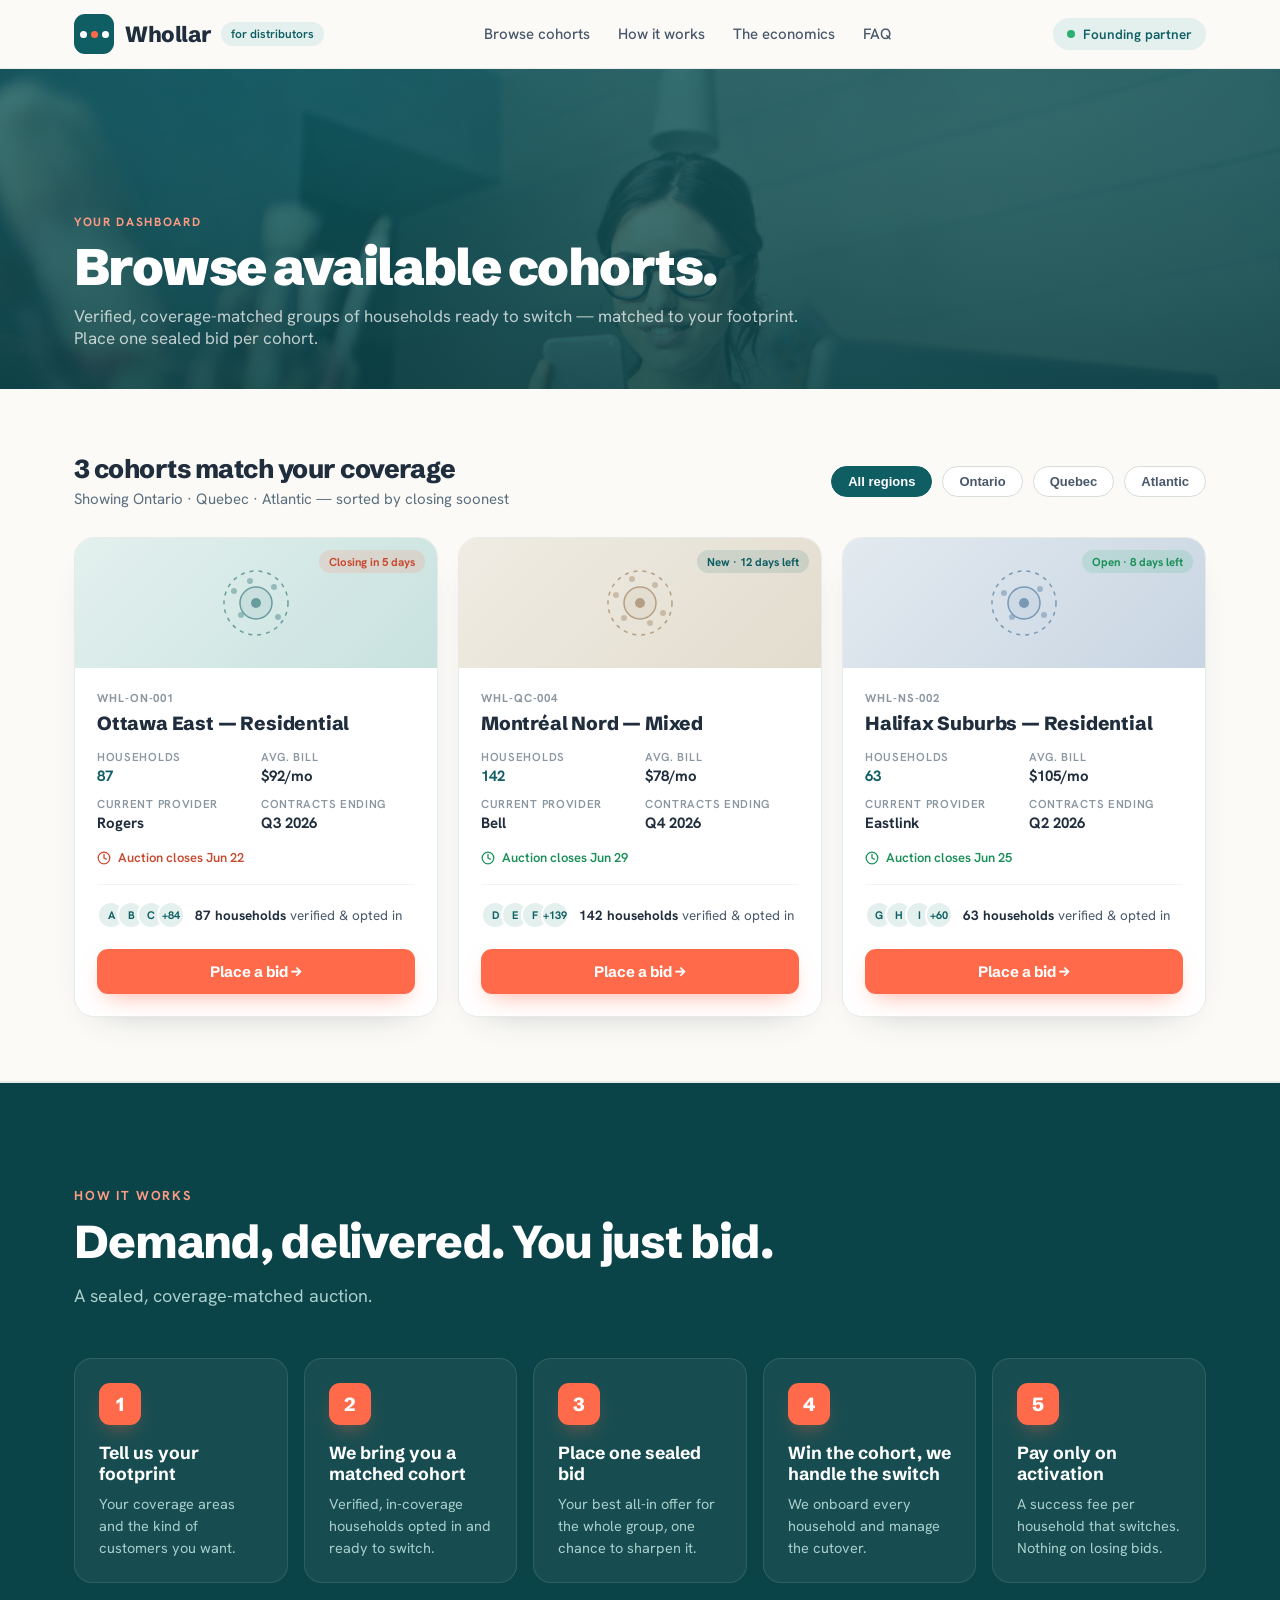
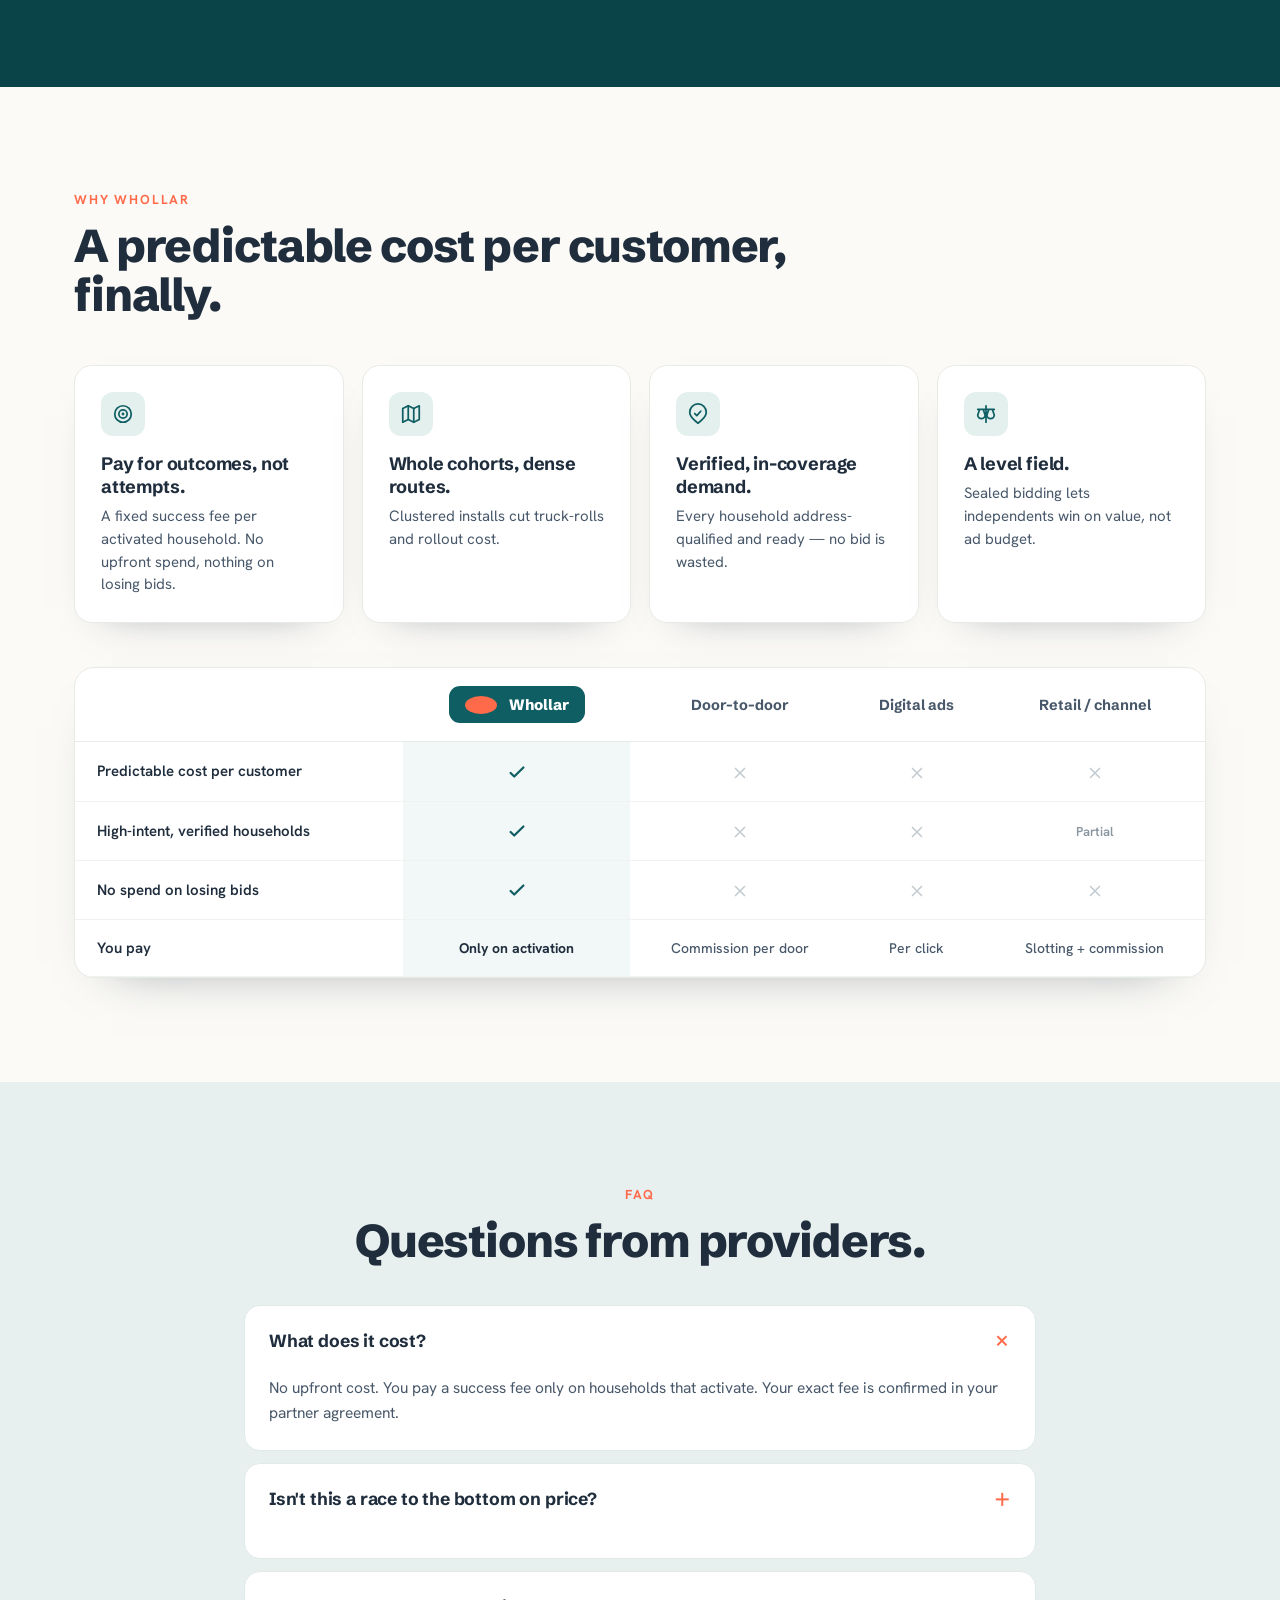
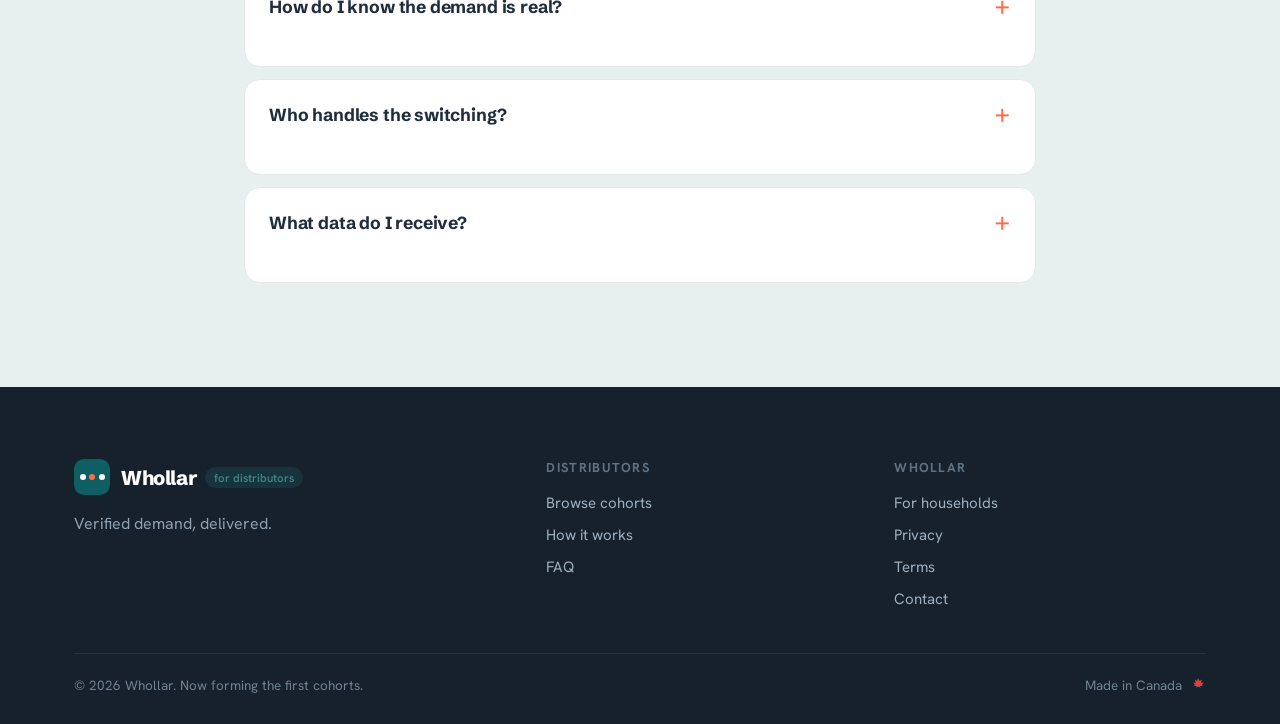
==== dashboard.html @ 1a601fc6 "Initial commit — Whollar for distributors Full static site: landing page, multi-step registration wi" ====
<!DOCTYPE html>
<html lang="en">
<head>
  <meta charset="utf-8">
  <meta name="viewport" content="width=device-width, initial-scale=1">
  <title>Browse cohorts — Whollar for distributors</title>
  <link rel="preconnect" href="https://fonts.googleapis.com">
  <link rel="preconnect" href="https://fonts.gstatic.com" crossorigin>
  <link href="https://fonts.googleapis.com/css2?family=Schibsted+Grotesk:wght@500;600;700;800;900&family=Hanken+Grotesk:wght@400;500;600;700&display=swap" rel="stylesheet">
  <style>
    *, *::before, *::after { box-sizing: border-box; }
    html { scroll-behavior: smooth; }
    body { margin: 0; font-family: 'Hanken Grotesk', system-ui, sans-serif; color: #1f2d3d; background: #fbfaf7; -webkit-font-smoothing: antialiased; overflow-x: hidden; }
    ::selection { background: #ff6b4a; color: #fff; }

    /* ── Utility ───────────────────────────── */
    .wrap { max-width: 1180px; margin: 0 auto; padding-left: 24px; padding-right: 24px; }
    .wrap--narrow { max-width: 840px; }

    /* ── Header ────────────────────────────── */
    .site-header {
      position: sticky; top: 0; z-index: 50;
      backdrop-filter: saturate(140%) blur(12px); -webkit-backdrop-filter: saturate(140%) blur(12px);
      background: rgba(251,250,247,0.88);
      border-bottom: 1px solid rgba(31,45,61,0.07);
    }
    .header-inner {
      padding: 14px 24px; max-width: 1180px; margin: 0 auto;
      display: flex; align-items: center; justify-content: space-between; gap: 16px;
    }
    .brand { display: flex; align-items: center; gap: 11px; text-decoration: none; color: inherit; }
    .brand-mark { width: 40px; height: 40px; border-radius: 11px; background: #0f5e63; display: flex; align-items: center; justify-content: center; gap: 4px; }
    .dot { width: 7px; height: 7px; border-radius: 50%; display: block; }
    .dot--w { background: #fff; }
    .dot--c { background: #ff6b4a; }
    .brand-word { font-family: 'Schibsted Grotesk',sans-serif; font-weight: 800; font-size: 22px; letter-spacing: -0.02em; color: #1f2d3d; }
    .brand-pill { font-size: 12px; font-weight: 600; color: #0f5e63; background: #e3f0ee; padding: 4px 10px; border-radius: 999px; white-space: nowrap; }
    .nav { display: flex; align-items: center; gap: 28px; }
    .nav a { text-decoration: none; color: #48586a; font-weight: 500; font-size: 15px; transition: color .15s; }
    .nav a:hover { color: #1f2d3d; }
    .header-right { display: flex; align-items: center; gap: 14px; }
    .partner-badge { display: flex; align-items: center; gap: 8px; font-size: 13.5px; font-weight: 600; color: #0f5e63; background: #e3f0ee; padding: 7px 14px; border-radius: 999px; }
    .partner-badge span { width: 8px; height: 8px; border-radius: 50%; background: #28b070; }

    /* ── Hero (browse cohorts) ─────────────── */
    .cohort-hero { position: relative; overflow: hidden; }
    .cohort-hero-img { height: 320px; position: relative; }
    .cohort-hero-img img { width: 100%; height: 100%; object-fit: cover; object-position: center 25%; display: block; }
    .cohort-hero-img::after {
      content: ''; position: absolute; inset: 0;
      background: linear-gradient(to bottom, rgba(15,94,99,0.72) 0%, rgba(11,68,72,0.88) 100%);
    }
    .cohort-hero-content {
      position: absolute; inset: 0; z-index: 2;
      display: flex; flex-direction: column; justify-content: flex-end;
      padding: clamp(24px,4vw,40px) 24px;
      max-width: 1180px; margin: 0 auto; left: 0; right: 0;
    }
    .cohort-eyebrow { font-size: 12px; font-weight: 700; text-transform: uppercase; letter-spacing: 0.14em; color: #ff9a84; margin: 0 0 10px; }
    .cohort-hero-title { font-family: 'Schibsted Grotesk',sans-serif; font-weight: 900; font-size: clamp(32px,4vw,52px); letter-spacing: -0.03em; color: #fff; margin: 0 0 12px; line-height: 1.04; }
    .cohort-hero-sub { font-size: 17px; color: rgba(255,255,255,0.72); margin: 0; max-width: 44em; }

    /* ── Cohort cards section ──────────────── */
    .cohort-section { padding: clamp(40px,6vw,64px) 0; background: #fbfaf7; }
    .cohort-header { display: flex; align-items: center; justify-content: space-between; gap: 20px; margin-bottom: 28px; }
    .cohort-header-left h2 { font-family: 'Schibsted Grotesk',sans-serif; font-weight: 800; font-size: 26px; letter-spacing: -0.02em; color: #1f2d3d; margin: 0 0 4px; }
    .cohort-header-left p { font-size: 15px; color: #5a6e7e; margin: 0; }
    .cohort-filter { display: flex; gap: 10px; flex-wrap: wrap; }
    .filter-chip { font-size: 13px; font-weight: 600; padding: 7px 16px; border-radius: 999px; border: 1px solid #d7ddd9; background: #fff; color: #48586a; cursor: pointer; transition: all .15s; }
    .filter-chip.is-active, .filter-chip:hover { background: #0f5e63; border-color: #0f5e63; color: #fff; }

    .cohort-grid { display: grid; grid-template-columns: repeat(3, 1fr); gap: 20px; }

    .cohort-card {
      background: #fff; border: 1px solid #e7ebe6; border-radius: 20px;
      overflow: hidden; box-shadow: 0 14px 36px -28px rgba(31,45,61,0.45);
      display: flex; flex-direction: column;
      transition: box-shadow .2s, transform .2s;
    }
    .cohort-card:hover { box-shadow: 0 22px 44px -24px rgba(31,45,61,0.55); transform: translateY(-2px); }

    .cohort-card-map {
      height: 130px; background: #e3f0ee; position: relative; overflow: hidden;
      display: flex; align-items: center; justify-content: center;
    }
    .cohort-map-svg { opacity: 0.55; }
    .cohort-status {
      position: absolute; top: 12px; right: 12px;
      font-size: 11.5px; font-weight: 700; padding: 4px 10px; border-radius: 999px;
    }
    .cohort-status--open { background: rgba(40,176,112,0.15); color: #1a9058; }
    .cohort-status--closing { background: rgba(255,107,74,0.15); color: #c94a30; }
    .cohort-status--new { background: rgba(15,94,99,0.12); color: #0f5e63; }

    .cohort-card-body { padding: 22px; flex: 1; display: flex; flex-direction: column; }
    .cohort-id { font-size: 11.5px; font-weight: 700; text-transform: uppercase; letter-spacing: 0.08em; color: #8a96a0; margin: 0 0 6px; }
    .cohort-name { font-family: 'Schibsted Grotesk',sans-serif; font-weight: 800; font-size: 19px; letter-spacing: -0.01em; color: #1f2d3d; margin: 0 0 14px; }
    .cohort-stats { display: grid; grid-template-columns: 1fr 1fr; gap: 10px; margin-bottom: 16px; }
    .cohort-stat-item { }
    .cohort-stat-label { font-size: 11.5px; font-weight: 600; text-transform: uppercase; letter-spacing: 0.06em; color: #8a96a0; margin: 0 0 2px; }
    .cohort-stat-value { font-size: 15px; font-weight: 700; color: #1f2d3d; margin: 0; }
    .cohort-stat-value--teal { color: #0f5e63; }
    .cohort-timer { display: flex; align-items: center; gap: 7px; font-size: 13px; font-weight: 600; color: #c94a30; margin-bottom: 18px; }
    .cohort-timer--ok { color: #1a9058; }
    .cohort-timer svg { flex-shrink: 0; }
    .cohort-divider { border: none; border-top: 1px solid #f1f3f0; margin: 0 0 16px; }
    .cohort-households { display: flex; align-items: center; gap: 10px; margin-bottom: 20px; }
    .hh-avatars { display: flex; }
    .hh-avatar { width: 28px; height: 28px; border-radius: 50%; border: 2px solid #fff; background: #e3f0ee; display: flex; align-items: center; justify-content: center; margin-left: -8px; font-size: 11px; font-weight: 700; color: #0f5e63; }
    .hh-avatar:first-child { margin-left: 0; }
    .hh-count { font-size: 13.5px; color: #48586a; }
    .hh-count strong { color: #1f2d3d; }
    .btn-bid { width: 100%; background: #ff6b4a; color: #fff; font-family: 'Schibsted Grotesk',sans-serif; font-weight: 700; font-size: 15px; padding: 13px; border: none; border-radius: 11px; cursor: pointer; box-shadow: 0 10px 24px -10px rgba(255,107,74,0.6); transition: background .18s; }
    .btn-bid:hover { background: #ef5530; }

    /* ── Divider between cohorts and marketing ─ */
    .section-divider { border: none; border-top: 2px solid #e7ebe6; margin: 0; }

    /* ── Marketing sections (reused from about) ─ */
    .sec > .wrap { padding-block: clamp(60px,8.5vw,104px); }
    .sec--cream { background: #fbfaf7; }
    .sec--deep  { background: #0b4448; color: #dfeeec; }
    .sec--mist  { background: #e7efef; }
    .sec--teal  { background: #0f5e63; color: #e3f2f0; }
    .sec--navy  { background: #1f2d3d; color: #dfe6ec; }

    .kicker { text-transform: uppercase; letter-spacing: 0.14em; font-size: 13px; font-weight: 700; margin: 0; }
    .kicker--coral { color: #ff6b4a; }
    .kicker--soft  { color: #ff9a84; }
    .h2 { font-family: 'Schibsted Grotesk',sans-serif; font-weight: 800; letter-spacing: -0.025em; line-height: 1.05; font-size: clamp(30px,3.8vw,46px); margin: 14px 0 0; }
    .h2--navy  { color: #1f2d3d; }
    .h2--white { color: #fff; }
    .sec-head { max-width: 46rem; }
    .sec-sub  { font-size: 18px; line-height: 1.55; margin: 16px 0 0; color: #a9cecb; }

    .grid-2 { display: grid; grid-template-columns: repeat(2,1fr); gap: 20px; margin-top: 46px; }
    .grid-4 { display: grid; grid-template-columns: repeat(4,1fr); gap: 18px; margin-top: 46px; }
    .grid-5 { display: grid; grid-template-columns: repeat(5,1fr); gap: 16px; margin-top: 48px; }

    .card { background: #fff; border: 1px solid #e7ebe6; border-radius: 18px; padding: 30px; box-shadow: 0 18px 40px -32px rgba(31,45,61,0.5); }
    .card--sm { padding: 26px; }
    .icon-chip { display: flex; align-items: center; justify-content: center; border-radius: 12px; }
    .icon-chip--coral { width: 46px; height: 46px; background: rgba(255,107,74,0.1); }
    .icon-chip--mist  { width: 44px; height: 44px; background: #e3f0ee; }
    .card-title { font-family: 'Schibsted Grotesk',sans-serif; font-weight: 700; font-size: 20px; letter-spacing: -0.01em; color: #1f2d3d; margin: 18px 0 8px; }
    .card-title--sm { font-size: 18px; margin: 16px 0 7px; }
    .card-body { font-size: 15.5px; line-height: 1.55; color: #48586a; margin: 0; }
    .card-body--sm { font-size: 15px; line-height: 1.52; }
    .muted { color: #8a96a0; }

    .step-card { background: rgba(255,255,255,0.05); border: 1px solid rgba(255,255,255,0.1); border-radius: 18px; padding: 24px; }
    .step-num { width: 42px; height: 42px; border-radius: 11px; background: #ff6b4a; color: #fff; font-family: 'Schibsted Grotesk',sans-serif; font-weight: 800; font-size: 19px; display: flex; align-items: center; justify-content: center; box-shadow: 0 10px 22px -10px rgba(255,107,74,0.7); }
    .step-title { font-family: 'Schibsted Grotesk',sans-serif; font-weight: 700; font-size: 17.5px; line-height: 1.2; color: #fff; margin: 18px 0 8px; }
    .step-body { font-size: 14.5px; line-height: 1.5; color: #a9cecb; margin: 0; }

    .table-wrap { margin-top: 44px; overflow-x: auto; border: 1px solid #e7ebe6; border-radius: 20px; background: #fff; box-shadow: 0 22px 50px -38px rgba(31,45,61,0.55); }
    .cmp { border-collapse: collapse; width: 100%; min-width: 680px; font-size: 15px; }
    .cmp th, .cmp td { padding: 18px 14px; border-bottom: 1px solid #f1f3f0; }
    .cmp thead th { border-bottom-color: #e7ebe6; }
    .cmp th:first-child, .cmp td:first-child { text-align: left; padding-left: 22px; }
    .cmp-whl-head span { display: inline-flex; align-items: center; gap: 8px; background: #0f5e63; color: #fff; font-family: 'Schibsted Grotesk',sans-serif; font-weight: 800; font-size: 15px; padding: 9px 16px; border-radius: 11px; }
    .cmp-cell--whl { background: rgba(15,94,99,0.05); text-align: center; }
    .cmp-cell--other { text-align: center; }
    .label-cell { font-weight: 600; color: #1f2d3d; }
    .ico-tick { display: inline-block; vertical-align: middle; }
    .ico-cross { display: inline-block; vertical-align: middle; }
    .ico-partial { font-size: 13px; color: #8a96a0; font-weight: 600; }
    .ico-txt { font-size: 14px; font-weight: 500; color: #48586a; }
    .ico-txt--strong { font-weight: 700; color: #1f2d3d; }

    .chips { display: flex; flex-wrap: wrap; gap: 14px; margin-top: 36px; }
    .chip { display: inline-flex; align-items: center; gap: 10px; background: #fff; border: 1px solid #d9e6e3; color: #1f2d3d; font-weight: 600; font-size: 16px; padding: 14px 22px; border-radius: 14px; box-shadow: 0 10px 26px -22px rgba(31,45,61,0.6); }
    .who-foot { font-size: 18px; line-height: 1.55; color: #48586a; margin: 30px 0 0; max-width: 40rem; }

    .fair-card { background: rgba(255,255,255,0.06); border: 1px solid rgba(255,255,255,0.12); border-radius: 18px; padding: 28px; display: flex; gap: 18px; }
    .fair-ico { width: 40px; height: 40px; flex-shrink: 0; border-radius: 11px; background: rgba(255,142,116,0.18); display: flex; align-items: center; justify-content: center; }
    .fair-title { font-family: 'Schibsted Grotesk',sans-serif; font-weight: 700; font-size: 19px; color: #fff; margin: 2px 0 8px; }
    .fair-body { font-size: 15.5px; line-height: 1.55; color: #bcdedb; margin: 0; }
    .fair-foot { margin: 28px 0 0; font-size: 15px; color: #9fcecb; display: inline-flex; align-items: center; gap: 10px; }

    .model-panel { margin-top: 36px; background: linear-gradient(135deg,#0f5e63,#0b4448); color: #eaf5f3; border-radius: 22px; padding: clamp(32px,5vw,52px); box-shadow: 0 30px 60px -40px rgba(15,94,99,0.8); display: grid; grid-template-columns: auto 1fr; gap: clamp(24px,4vw,44px); align-items: center; }
    .model-pills { display: flex; gap: 18px; }
    .model-stat { text-align: center; }
    .model-num { font-family: 'Schibsted Grotesk',sans-serif; font-weight: 900; font-size: clamp(34px,4.4vw,52px); color: #fff; letter-spacing: -0.03em; }
    .model-cap { font-size: 13px; color: #9fcecb; margin-top: 4px; }
    .model-div { width: 1px; background: rgba(255,255,255,0.16); }
    .model-copy { font-size: clamp(18px,1.8vw,22px); line-height: 1.5; margin: 0; }
    .model-em { color: #ff9a84; font-weight: 600; }

    .faq-list { margin-top: 40px; display: flex; flex-direction: column; gap: 12px; }
    .faq-item { background: #fff; border: 1px solid #e2eae8; border-radius: 16px; overflow: hidden; }
    .faq-q { width: 100%; display: flex; align-items: center; justify-content: space-between; gap: 18px; text-align: left; background: none; border: none; cursor: pointer; padding: 22px 24px; font-family: 'Schibsted Grotesk',sans-serif; font-weight: 700; font-size: 17.5px; letter-spacing: -0.01em; color: #1f2d3d; }
    .faq-icon { font-size: 26px; font-weight: 400; color: #ff6b4a; line-height: 1; transition: transform .3s ease; flex-shrink: 0; }
    .faq-item.is-open .faq-icon { transform: rotate(45deg); }
    .faq-a { display: grid; grid-template-rows: 0fr; opacity: 0; overflow: hidden; transition: grid-template-rows .32s ease, opacity .32s ease; }
    .faq-item.is-open .faq-a { grid-template-rows: 1fr; opacity: 1; }
    .faq-a p { margin: 0; min-height: 0; padding: 0 24px 24px; font-size: 15.5px; line-height: 1.6; color: #48586a; }

    .foot-grid { display: grid; grid-template-columns: 1.4fr 1fr 1fr; gap: 36px; }
    .foot-brand { display: flex; align-items: center; gap: 11px; }
    .foot-word { font-family: 'Schibsted Grotesk',sans-serif; font-weight: 800; font-size: 20px; color: #fff; letter-spacing: -0.02em; }
    .foot-pill { font-size: 11.5px; font-weight: 600; color: #448185; background: rgba(25,146,154,0.16); padding: 3px 9px; border-radius: 999px; }
    .foot-tag { font-size: 16px; color: #8fa1b0; margin: 18px 0 0; max-width: 24rem; }
    .foot-h { font-size: 13px; text-transform: uppercase; letter-spacing: 0.1em; color: #5f7384; margin: 0 0 16px; }
    .foot-links { list-style: none; margin: 0; padding: 0; display: flex; flex-direction: column; gap: 11px; }
    .foot-links a { color: #9fb0bf; text-decoration: none; font-size: 15px; transition: color .15s; }
    .foot-links a:hover { color: #fff; }
    .foot-bottom { margin-top: 44px; padding-top: 22px; border-top: 1px solid rgba(255,255,255,0.08); display: flex; flex-wrap: wrap; gap: 14px; align-items: center; justify-content: space-between; }
    .foot-copy { font-size: 13.5px; color: #6f8290; }
    .foot-made { display: inline-flex; align-items: center; gap: 8px; font-size: 13.5px; color: #6f8290; }

    /* ── Bid modal ──────────────────────────── */
    .modal-overlay { position: fixed; inset: 0; z-index: 200; display: none; }
    .modal-overlay.is-open { display: flex; align-items: center; justify-content: center; }
    .modal-backdrop { position: absolute; inset: 0; background: rgba(15,33,44,0.62); backdrop-filter: blur(4px); -webkit-backdrop-filter: blur(4px); }
    .modal { position: relative; z-index: 1; background: #fff; border-radius: 24px; width: min(640px, calc(100vw - 40px)); max-height: calc(100vh - 60px); overflow-y: auto; box-shadow: 0 40px 80px -30px rgba(0,0,0,0.6); }
    .modal-header { padding: 28px 32px 22px; border-bottom: 1px solid #f0f3f1; display: flex; align-items: flex-start; justify-content: space-between; gap: 16px; }
    .modal-kicker { font-size: 12px; font-weight: 700; text-transform: uppercase; letter-spacing: 0.12em; color: #ff6b4a; margin: 0 0 6px; }
    .modal-title { font-family: 'Schibsted Grotesk',sans-serif; font-weight: 800; font-size: 24px; letter-spacing: -0.02em; color: #1f2d3d; margin: 0; }
    .modal-close { background: none; border: none; cursor: pointer; color: #8a96a0; padding: 4px; border-radius: 8px; transition: color .15s; flex-shrink: 0; }
    .modal-close:hover { color: #1f2d3d; }
    .modal-body { padding: 24px 32px 32px; }

    /* cohort summary strip */
    .cohort-summary { background: #f5f8f7; border-radius: 14px; padding: 18px; margin-bottom: 24px; display: grid; grid-template-columns: repeat(3,1fr); gap: 14px; }
    .cs-item-label { font-size: 11.5px; font-weight: 700; text-transform: uppercase; letter-spacing: 0.07em; color: #8a96a0; margin: 0 0 3px; }
    .cs-item-val { font-size: 16px; font-weight: 700; color: #1f2d3d; margin: 0; }
    .cs-item-val--teal { color: #0f5e63; }

    /* bid input */
    .bid-row { display: grid; grid-template-columns: 1fr 1fr; gap: 18px; margin-bottom: 18px; }
    .bid-field { display: flex; flex-direction: column; gap: 7px; }
    .bid-label { font-size: 13.5px; font-weight: 600; color: #1f2d3d; }
    .bid-input-wrap { position: relative; }
    .bid-input-wrap .prefix { position: absolute; left: 13px; top: 50%; transform: translateY(-50%); font-size: 16px; font-weight: 700; color: #8a96a0; pointer-events: none; }
    .bid-input { width: 100%; font-family: inherit; font-size: 22px; font-weight: 800; color: #1f2d3d; padding: 13px 14px 13px 28px; border: 2px solid #d7ddd9; border-radius: 12px; outline: none; transition: border-color .15s, box-shadow .15s; }
    .bid-input:focus { border-color: #0f5e63; box-shadow: 0 0 0 3px rgba(15,94,99,0.14); }
    .bid-total { background: rgba(15,94,99,0.06); border: 1px solid rgba(15,94,99,0.14); border-radius: 12px; padding: 16px 18px; margin-bottom: 22px; display: flex; align-items: center; justify-content: space-between; }
    .bid-total-label { font-size: 14px; color: #5a6e7e; }
    .bid-total-amount { font-family: 'Schibsted Grotesk',sans-serif; font-weight: 800; font-size: 22px; color: #0f5e63; }
    .bid-note { font-size: 13.5px; color: #8a96a0; line-height: 1.5; margin-bottom: 22px; }
    .bid-check { display: flex; align-items: flex-start; gap: 11px; margin-bottom: 24px; cursor: pointer; }
    .bid-check input { width: 18px; height: 18px; flex-shrink: 0; margin-top: 1px; accent-color: #0f5e63; cursor: pointer; }
    .bid-check-text { font-size: 14px; color: #48586a; line-height: 1.5; }
    .bid-check-text strong { color: #1f2d3d; }
    .btn-place-bid { width: 100%; background: #ff6b4a; color: #fff; font-family: 'Schibsted Grotesk',sans-serif; font-weight: 700; font-size: 17px; padding: 16px; border: none; border-radius: 13px; cursor: pointer; box-shadow: 0 14px 30px -12px rgba(255,107,74,0.65); transition: background .18s; }
    .btn-place-bid:hover { background: #ef5530; }

    /* confirmed state */
    .confirmed-screen { padding: 40px 32px 48px; text-align: center; }
    .confirmed-ico { width: 72px; height: 72px; border-radius: 50%; background: rgba(40,176,112,0.12); display: inline-flex; align-items: center; justify-content: center; margin-bottom: 22px; }
    .confirmed-title { font-family: 'Schibsted Grotesk',sans-serif; font-weight: 900; font-size: 30px; letter-spacing: -0.02em; color: #1f2d3d; margin: 0 0 10px; }
    .confirmed-sub { font-size: 16.5px; color: #48586a; line-height: 1.6; margin: 0 0 32px; max-width: 36em; margin-left: auto; margin-right: auto; }
    .confirmed-detail { background: #f5f8f7; border-radius: 14px; padding: 18px; margin-bottom: 28px; display: grid; grid-template-columns: 1fr 1fr 1fr; gap: 14px; text-align: left; }
    .btn-done { background: #0f5e63; color: #fff; font-family: 'Schibsted Grotesk',sans-serif; font-weight: 700; font-size: 16px; padding: 14px 32px; border: none; border-radius: 12px; cursor: pointer; transition: background .18s; }
    .btn-done:hover { background: #0b4448; }

    /* ── Responsive ──────────────────────── */
    @media (max-width:940px){
      .nav{display:none}
      .cohort-grid{grid-template-columns:repeat(2,1fr)}
      .grid-5{grid-template-columns:repeat(2,1fr)}
      .grid-4{grid-template-columns:repeat(2,1fr)}
      .model-panel{grid-template-columns:1fr}
      .foot-grid{grid-template-columns:1fr 1fr}
    }
    @media (max-width:620px){
      .cohort-grid{grid-template-columns:1fr}
      .grid-2{grid-template-columns:1fr}
      .grid-4{grid-template-columns:1fr}
      .cohort-summary{grid-template-columns:1fr 1fr}
      .confirmed-detail{grid-template-columns:1fr}
      .bid-row{grid-template-columns:1fr}
      .foot-grid{grid-template-columns:1fr}
    }
    @media (prefers-reduced-motion:reduce){ html{scroll-behavior:auto} }
  </style>
</head>
<body>

<!-- ══════════════════ HEADER ══════════════════ -->
<header class="site-header">
  <div class="header-inner">
    <a href="index.html" class="brand" aria-label="Whollar for distributors">
      <span class="brand-mark" aria-hidden="true">
        <span class="dot dot--w"></span><span class="dot dot--c"></span><span class="dot dot--w"></span>
      </span>
      <span style="display:flex;align-items:center;gap:9px;">
        <span class="brand-word">Whollar</span>
        <span class="brand-pill">for distributors</span>
      </span>
    </a>
    <nav class="nav">
      <a href="#cohorts">Browse cohorts</a>
      <a href="#how">How it works</a>
      <a href="#economics">The economics</a>
      <a href="#faq">FAQ</a>
    </nav>
    <div class="header-right">
      <span class="partner-badge"><span></span>Founding partner</span>
    </div>
  </div>
</header>

<main>

<!-- ══════════════════ COHORT HERO ══════════════════ -->
<div class="cohort-hero" id="cohorts">
  <div class="cohort-hero-img">
    <img src="bruce-mars-FWVMhUa_wbY-unsplash.jpg" alt="A distributor reviewing available cohorts on a phone and laptop" loading="eager">
  </div>
  <div class="cohort-hero-content">
    <p class="cohort-eyebrow">Your dashboard</p>
    <h1 class="cohort-hero-title">Browse available cohorts.</h1>
    <p class="cohort-hero-sub">Verified, coverage-matched groups of households ready to switch — matched to your footprint. Place one sealed bid per cohort.</p>
  </div>
</div>

<!-- ══════════════════ COHORT CARDS ══════════════════ -->
<section class="cohort-section">
  <div class="wrap">
    <div class="cohort-header">
      <div class="cohort-header-left">
        <h2>3 cohorts match your coverage</h2>
        <p>Showing Ontario · Quebec · Atlantic — sorted by closing soonest</p>
      </div>
      <div class="cohort-filter">
        <button class="filter-chip is-active">All regions</button>
        <button class="filter-chip">Ontario</button>
        <button class="filter-chip">Quebec</button>
        <button class="filter-chip">Atlantic</button>
      </div>
    </div>

    <div class="cohort-grid">

      <!-- Cohort 1 -->
      <div class="cohort-card">
        <div class="cohort-card-map" style="background:linear-gradient(135deg,#e3f0ee,#c8e2df);">
          <svg class="cohort-map-svg" width="120" height="80" viewBox="0 0 120 80" fill="none">
            <circle cx="60" cy="40" r="32" stroke="#0f5e63" stroke-width="1.5" stroke-dasharray="4 5"/>
            <circle cx="60" cy="40" r="16" fill="rgba(15,94,99,0.12)" stroke="#0f5e63" stroke-width="1.5"/>
            <circle cx="60" cy="40" r="5" fill="#0f5e63"/>
            <g fill="#0f5e63" opacity="0.6">
              <circle cx="38" cy="28" r="3"/><circle cx="45" cy="52" r="3"/><circle cx="78" cy="24" r="3"/>
              <circle cx="82" cy="54" r="3"/><circle cx="54" cy="18" r="3"/>
            </g>
          </svg>
          <span class="cohort-status cohort-status--closing">Closing in 5 days</span>
        </div>
        <div class="cohort-card-body">
          <p class="cohort-id">WHL-ON-001</p>
          <p class="cohort-name">Ottawa East — Residential</p>
          <div class="cohort-stats">
            <div class="cohort-stat-item">
              <p class="cohort-stat-label">Households</p>
              <p class="cohort-stat-value cohort-stat-value--teal">87</p>
            </div>
            <div class="cohort-stat-item">
              <p class="cohort-stat-label">Avg. bill</p>
              <p class="cohort-stat-value">$92/mo</p>
            </div>
            <div class="cohort-stat-item">
              <p class="cohort-stat-label">Current provider</p>
              <p class="cohort-stat-value">Rogers</p>
            </div>
            <div class="cohort-stat-item">
              <p class="cohort-stat-label">Contracts ending</p>
              <p class="cohort-stat-value">Q3 2026</p>
            </div>
          </div>
          <div class="cohort-timer">
            <svg width="14" height="14" viewBox="0 0 24 24" fill="none" stroke="currentColor" stroke-width="2.2" stroke-linecap="round" stroke-linejoin="round"><circle cx="12" cy="12" r="10"/><path d="M12 6v6l4 2"/></svg>
            Auction closes Jun 22
          </div>
          <hr class="cohort-divider">
          <div class="cohort-households">
            <div class="hh-avatars">
              <div class="hh-avatar">A</div><div class="hh-avatar">B</div><div class="hh-avatar">C</div><div class="hh-avatar">+84</div>
            </div>
            <span class="hh-count"><strong>87 households</strong> verified &amp; opted in</span>
          </div>
          <button class="btn-bid" onclick="openBid({id:'WHL-ON-001',name:'Ottawa East — Residential',homes:87,avgBill:92,provider:'Rogers'})">Place a bid →</button>
        </div>
      </div>

      <!-- Cohort 2 -->
      <div class="cohort-card">
        <div class="cohort-card-map" style="background:linear-gradient(135deg,#f0ece3,#e2dcce);">
          <svg class="cohort-map-svg" width="120" height="80" viewBox="0 0 120 80" fill="none">
            <circle cx="60" cy="40" r="32" stroke="#8a6840" stroke-width="1.5" stroke-dasharray="4 5"/>
            <circle cx="60" cy="40" r="16" fill="rgba(138,104,64,0.1)" stroke="#8a6840" stroke-width="1.5"/>
            <circle cx="60" cy="40" r="5" fill="#8a6840"/>
            <g fill="#8a6840" opacity="0.6">
              <circle cx="36" cy="32" r="3"/><circle cx="44" cy="55" r="3"/><circle cx="75" cy="22" r="3"/>
              <circle cx="83" cy="50" r="3"/><circle cx="52" cy="16" r="3"/><circle cx="70" cy="60" r="3"/>
            </g>
          </svg>
          <span class="cohort-status cohort-status--new">New · 12 days left</span>
        </div>
        <div class="cohort-card-body">
          <p class="cohort-id">WHL-QC-004</p>
          <p class="cohort-name">Montréal Nord — Mixed</p>
          <div class="cohort-stats">
            <div class="cohort-stat-item">
              <p class="cohort-stat-label">Households</p>
              <p class="cohort-stat-value cohort-stat-value--teal">142</p>
            </div>
            <div class="cohort-stat-item">
              <p class="cohort-stat-label">Avg. bill</p>
              <p class="cohort-stat-value">$78/mo</p>
            </div>
            <div class="cohort-stat-item">
              <p class="cohort-stat-label">Current provider</p>
              <p class="cohort-stat-value">Bell</p>
            </div>
            <div class="cohort-stat-item">
              <p class="cohort-stat-label">Contracts ending</p>
              <p class="cohort-stat-value">Q4 2026</p>
            </div>
          </div>
          <div class="cohort-timer cohort-timer--ok">
            <svg width="14" height="14" viewBox="0 0 24 24" fill="none" stroke="currentColor" stroke-width="2.2" stroke-linecap="round" stroke-linejoin="round"><circle cx="12" cy="12" r="10"/><path d="M12 6v6l4 2"/></svg>
            Auction closes Jun 29
          </div>
          <hr class="cohort-divider">
          <div class="cohort-households">
            <div class="hh-avatars">
              <div class="hh-avatar">D</div><div class="hh-avatar">E</div><div class="hh-avatar">F</div><div class="hh-avatar">+139</div>
            </div>
            <span class="hh-count"><strong>142 households</strong> verified &amp; opted in</span>
          </div>
          <button class="btn-bid" onclick="openBid({id:'WHL-QC-004',name:'Montréal Nord — Mixed',homes:142,avgBill:78,provider:'Bell'})">Place a bid →</button>
        </div>
      </div>

      <!-- Cohort 3 -->
      <div class="cohort-card">
        <div class="cohort-card-map" style="background:linear-gradient(135deg,#e3eaf0,#c8d5e2);">
          <svg class="cohort-map-svg" width="120" height="80" viewBox="0 0 120 80" fill="none">
            <circle cx="60" cy="40" r="32" stroke="#2d5f8a" stroke-width="1.5" stroke-dasharray="4 5"/>
            <circle cx="60" cy="40" r="16" fill="rgba(45,95,138,0.1)" stroke="#2d5f8a" stroke-width="1.5"/>
            <circle cx="60" cy="40" r="5" fill="#2d5f8a"/>
            <g fill="#2d5f8a" opacity="0.6">
              <circle cx="40" cy="30" r="3"/><circle cx="48" cy="54" r="3"/><circle cx="76" cy="26" r="3"/>
              <circle cx="80" cy="52" r="3"/>
            </g>
          </svg>
          <span class="cohort-status cohort-status--open">Open · 8 days left</span>
        </div>
        <div class="cohort-card-body">
          <p class="cohort-id">WHL-NS-002</p>
          <p class="cohort-name">Halifax Suburbs — Residential</p>
          <div class="cohort-stats">
            <div class="cohort-stat-item">
              <p class="cohort-stat-label">Households</p>
              <p class="cohort-stat-value cohort-stat-value--teal">63</p>
            </div>
            <div class="cohort-stat-item">
              <p class="cohort-stat-label">Avg. bill</p>
              <p class="cohort-stat-value">$105/mo</p>
            </div>
            <div class="cohort-stat-item">
              <p class="cohort-stat-label">Current provider</p>
              <p class="cohort-stat-value">Eastlink</p>
            </div>
            <div class="cohort-stat-item">
              <p class="cohort-stat-label">Contracts ending</p>
              <p class="cohort-stat-value">Q2 2026</p>
            </div>
          </div>
          <div class="cohort-timer cohort-timer--ok">
            <svg width="14" height="14" viewBox="0 0 24 24" fill="none" stroke="currentColor" stroke-width="2.2" stroke-linecap="round" stroke-linejoin="round"><circle cx="12" cy="12" r="10"/><path d="M12 6v6l4 2"/></svg>
            Auction closes Jun 25
          </div>
          <hr class="cohort-divider">
          <div class="cohort-households">
            <div class="hh-avatars">
              <div class="hh-avatar">G</div><div class="hh-avatar">H</div><div class="hh-avatar">I</div><div class="hh-avatar">+60</div>
            </div>
            <span class="hh-count"><strong>63 households</strong> verified &amp; opted in</span>
          </div>
          <button class="btn-bid" onclick="openBid({id:'WHL-NS-002',name:'Halifax Suburbs — Residential',homes:63,avgBill:105,provider:'Eastlink'})">Place a bid →</button>
        </div>
      </div>

    </div><!-- /cohort-grid -->
  </div>
</section>

<hr class="section-divider">

<!-- ══════════ MARKETING SECTIONS ══════════ -->

<!-- HOW IT WORKS -->
<section id="how" class="sec sec--deep">
  <div class="wrap">
    <div class="sec-head">
      <p class="kicker kicker--soft">How it works</p>
      <h2 class="h2 h2--white">Demand, delivered. You just bid.</h2>
      <p class="sec-sub">A sealed, coverage-matched auction.</p>
    </div>
    <div class="grid-5">
      <article class="step-card"><span class="step-num">1</span><h3 class="step-title">Tell us your footprint</h3><p class="step-body">Your coverage areas and the kind of customers you want.</p></article>
      <article class="step-card"><span class="step-num">2</span><h3 class="step-title">We bring you a matched cohort</h3><p class="step-body">Verified, in-coverage households opted in and ready to switch.</p></article>
      <article class="step-card"><span class="step-num">3</span><h3 class="step-title">Place one sealed bid</h3><p class="step-body">Your best all-in offer for the whole group, one chance to sharpen it.</p></article>
      <article class="step-card"><span class="step-num">4</span><h3 class="step-title">Win the cohort, we handle the switch</h3><p class="step-body">We onboard every household and manage the cutover.</p></article>
      <article class="step-card"><span class="step-num">5</span><h3 class="step-title">Pay only on activation</h3><p class="step-body">A success fee per household that switches. Nothing on losing bids.</p></article>
    </div>
  </div>
</section>

<!-- THE ECONOMICS -->
<section id="economics" class="sec sec--cream">
  <div class="wrap">
    <div class="sec-head">
      <p class="kicker kicker--coral">Why Whollar</p>
      <h2 class="h2 h2--navy">A predictable cost per customer, finally.</h2>
    </div>
    <div class="grid-4">
      <article class="card card--sm"><span class="icon-chip icon-chip--mist"><svg width="22" height="22" viewBox="0 0 24 24" fill="none" stroke="#0f5e63" stroke-width="1.9" stroke-linecap="round" stroke-linejoin="round"><circle cx="12" cy="12" r="9"/><circle cx="12" cy="12" r="4.5"/><circle cx="12" cy="12" r="0.6" fill="#0f5e63"/></svg></span><h3 class="card-title card-title--sm">Pay for outcomes, not attempts.</h3><p class="card-body card-body--sm">A fixed success fee per activated household. No upfront spend, nothing on losing bids.</p></article>
      <article class="card card--sm"><span class="icon-chip icon-chip--mist"><svg width="22" height="22" viewBox="0 0 24 24" fill="none" stroke="#0f5e63" stroke-width="1.9" stroke-linecap="round" stroke-linejoin="round"><path d="M9 3L3 6v15l6-3 6 3 6-3V3l-6 3-6-3z"/><path d="M9 3v15M15 6v15"/></svg></span><h3 class="card-title card-title--sm">Whole cohorts, dense routes.</h3><p class="card-body card-body--sm">Clustered installs cut truck-rolls and rollout cost.</p></article>
      <article class="card card--sm"><span class="icon-chip icon-chip--mist"><svg width="22" height="22" viewBox="0 0 24 24" fill="none" stroke="#0f5e63" stroke-width="1.9" stroke-linecap="round" stroke-linejoin="round"><path d="M21 10c0 6-9 12-9 12s-9-6-9-12a9 9 0 0 1 18 0z"/><path d="M8.5 11.5l2.2 2.2 4.3-4.7"/></svg></span><h3 class="card-title card-title--sm">Verified, in-coverage demand.</h3><p class="card-body card-body--sm">Every household address-qualified and ready — no bid is wasted.</p></article>
      <article class="card card--sm"><span class="icon-chip icon-chip--mist"><svg width="22" height="22" viewBox="0 0 24 24" fill="none" stroke="#0f5e63" stroke-width="1.9" stroke-linecap="round" stroke-linejoin="round"><path d="M12 3v18M3 7h18M5 7l-2 6a4 4 0 0 0 8 0L9 7M15 7l-2 6a4 4 0 0 0 8 0l-2-6"/></svg></span><h3 class="card-title card-title--sm">A level field.</h3><p class="card-body card-body--sm">Sealed bidding lets independents win on value, not ad budget.</p></article>
    </div>
    <div class="table-wrap">
      <table class="cmp">
        <thead>
          <tr>
            <th style="text-align:left;padding:20px 22px;font-weight:500;color:#8a96a0;font-size:13px;border-bottom:1px solid #e7ebe6;"></th>
            <th class="cmp-whl-head" style="padding:18px;border-bottom:1px solid #e7ebe6;"><span><span style="width:6px;height:6px;border-radius:50%;background:#ff6b4a;display:inline-block;margin-right:4px;"></span>Whollar</span></th>
            <th style="padding:18px 14px;font-family:'Schibsted Grotesk',sans-serif;font-weight:700;color:#48586a;font-size:14.5px;border-bottom:1px solid #e7ebe6;">Door-to-door</th>
            <th style="padding:18px 14px;font-family:'Schibsted Grotesk',sans-serif;font-weight:700;color:#48586a;font-size:14.5px;border-bottom:1px solid #e7ebe6;">Digital ads</th>
            <th style="padding:18px 14px;font-family:'Schibsted Grotesk',sans-serif;font-weight:700;color:#48586a;font-size:14.5px;border-bottom:1px solid #e7ebe6;">Retail / channel</th>
          </tr>
        </thead>
        <tbody>
          <tr><td class="label-cell">Predictable cost per customer</td><td class="cmp-cell--whl"><svg class="ico-tick" width="22" height="22" viewBox="0 0 24 24" fill="none" stroke="#0f5e63" stroke-width="2.4" stroke-linecap="round" stroke-linejoin="round"><path d="M5 13l4 4L19 7"/></svg></td><td class="cmp-cell--other"><svg class="ico-cross" width="18" height="18" viewBox="0 0 24 24" fill="none" stroke="#c3ccd2" stroke-width="2.2" stroke-linecap="round" stroke-linejoin="round"><path d="M6 6l12 12M18 6L6 18"/></svg></td><td class="cmp-cell--other"><svg class="ico-cross" width="18" height="18" viewBox="0 0 24 24" fill="none" stroke="#c3ccd2" stroke-width="2.2" stroke-linecap="round" stroke-linejoin="round"><path d="M6 6l12 12M18 6L6 18"/></svg></td><td class="cmp-cell--other"><svg class="ico-cross" width="18" height="18" viewBox="0 0 24 24" fill="none" stroke="#c3ccd2" stroke-width="2.2" stroke-linecap="round" stroke-linejoin="round"><path d="M6 6l12 12M18 6L6 18"/></svg></td></tr>
          <tr><td class="label-cell">High-intent, verified households</td><td class="cmp-cell--whl"><svg class="ico-tick" width="22" height="22" viewBox="0 0 24 24" fill="none" stroke="#0f5e63" stroke-width="2.4" stroke-linecap="round" stroke-linejoin="round"><path d="M5 13l4 4L19 7"/></svg></td><td class="cmp-cell--other"><svg class="ico-cross" width="18" height="18" viewBox="0 0 24 24" fill="none" stroke="#c3ccd2" stroke-width="2.2" stroke-linecap="round" stroke-linejoin="round"><path d="M6 6l12 12M18 6L6 18"/></svg></td><td class="cmp-cell--other"><svg class="ico-cross" width="18" height="18" viewBox="0 0 24 24" fill="none" stroke="#c3ccd2" stroke-width="2.2" stroke-linecap="round" stroke-linejoin="round"><path d="M6 6l12 12M18 6L6 18"/></svg></td><td class="cmp-cell--other"><span class="ico-partial">Partial</span></td></tr>
          <tr><td class="label-cell">No spend on losing bids</td><td class="cmp-cell--whl"><svg class="ico-tick" width="22" height="22" viewBox="0 0 24 24" fill="none" stroke="#0f5e63" stroke-width="2.4" stroke-linecap="round" stroke-linejoin="round"><path d="M5 13l4 4L19 7"/></svg></td><td class="cmp-cell--other"><svg class="ico-cross" width="18" height="18" viewBox="0 0 24 24" fill="none" stroke="#c3ccd2" stroke-width="2.2" stroke-linecap="round" stroke-linejoin="round"><path d="M6 6l12 12M18 6L6 18"/></svg></td><td class="cmp-cell--other"><svg class="ico-cross" width="18" height="18" viewBox="0 0 24 24" fill="none" stroke="#c3ccd2" stroke-width="2.2" stroke-linecap="round" stroke-linejoin="round"><path d="M6 6l12 12M18 6L6 18"/></svg></td><td class="cmp-cell--other"><svg class="ico-cross" width="18" height="18" viewBox="0 0 24 24" fill="none" stroke="#c3ccd2" stroke-width="2.2" stroke-linecap="round" stroke-linejoin="round"><path d="M6 6l12 12M18 6L6 18"/></svg></td></tr>
          <tr><td class="label-cell">You pay</td><td class="cmp-cell--whl"><span class="ico-txt ico-txt--strong">Only on activation</span></td><td class="cmp-cell--other"><span class="ico-txt">Commission per door</span></td><td class="cmp-cell--other"><span class="ico-txt">Per click</span></td><td class="cmp-cell--other"><span class="ico-txt">Slotting + commission</span></td></tr>
        </tbody>
      </table>
    </div>
  </div>
</section>

<!-- FAQ -->
<section id="faq" class="sec sec--mist">
  <div class="wrap wrap--narrow">
    <div class="sec-head" style="text-align:center;max-width:none;">
      <p class="kicker kicker--coral">FAQ</p>
      <h2 class="h2 h2--navy">Questions from providers.</h2>
    </div>
    <div class="faq-list">
      <div class="faq-item is-open"><button class="faq-q" aria-expanded="true">What does it cost?<span class="faq-icon">+</span></button><div class="faq-a"><p>No upfront cost. You pay a success fee only on households that activate. Your exact fee is confirmed in your partner agreement.</p></div></div>
      <div class="faq-item"><button class="faq-q" aria-expanded="false">Isn't this a race to the bottom on price?<span class="faq-icon">+</span></button><div class="faq-a"><p>No. You set your own floor and bid only what's profitable. Cohorts are won on overall value and service commitment, not lowest price alone.</p></div></div>
      <div class="faq-item"><button class="faq-q" aria-expanded="false">How do I know the demand is real?<span class="faq-icon">+</span></button><div class="faq-a"><p>Every household is address-qualified, inside your coverage, opted in, with a known current plan and contract timing.</p></div></div>
      <div class="faq-item"><button class="faq-q" aria-expanded="false">Who handles the switching?<span class="faq-icon">+</span></button><div class="faq-a"><p>We do. We onboard every household in the cohort and manage the cutover end to end.</p></div></div>
      <div class="faq-item"><button class="faq-q" aria-expanded="false">What data do I receive?<span class="faq-icon">+</span></button><div class="faq-a"><p>Only the consented, PIPEDA and Law 25-compliant household details needed to serve the cohort. Nothing more.</p></div></div>
    </div>
  </div>
</section>

<!-- FOOTER -->
<footer class="sec sec--navy" style="background:#16212c;color:#9fb0bf;">
  <div class="wrap" style="padding-top:clamp(48px,6vw,72px);padding-bottom:30px;">
    <div class="foot-grid">
      <div>
        <div class="foot-brand">
          <span class="brand-mark" style="width:36px;height:36px;border-radius:10px;gap:3.5px;" aria-hidden="true">
            <span class="dot dot--w" style="width:6px;height:6px;"></span><span class="dot dot--c" style="width:6px;height:6px;"></span><span class="dot dot--w" style="width:6px;height:6px;"></span>
          </span>
          <span style="display:flex;align-items:center;gap:8px;"><span class="foot-word">Whollar</span><span class="foot-pill">for distributors</span></span>
        </div>
        <p class="foot-tag">Verified demand, delivered.</p>
      </div>
      <div><h4 class="foot-h">Distributors</h4><ul class="foot-links"><li><a href="#cohorts">Browse cohorts</a></li><li><a href="#how">How it works</a></li><li><a href="#faq">FAQ</a></li></ul></div>
      <div><h4 class="foot-h">Whollar</h4><ul class="foot-links"><li><a href="#">For households</a></li><li><a href="#">Privacy</a></li><li><a href="#">Terms</a></li><li><a href="#">Contact</a></li></ul></div>
    </div>
    <div class="foot-bottom">
      <span class="foot-copy">© 2026 Whollar. Now forming the first cohorts.</span>
      <span class="foot-made">Made in Canada <svg width="16" height="16" viewBox="0 0 512 512" fill="#d8443c" aria-hidden="true"><path d="M256 32l-28 92-72-44 28 104-84-12 56 64-40 36 96 16-8 56 64-44 64 44-8-56 96-16-40-36 56-64-84 12 28-104-72 44z"/></svg></span>
    </div>
  </div>
</footer>

</main>

<!-- ══════════════════ BID MODAL ══════════════════ -->
<div class="modal-overlay" id="bid-modal" role="dialog" aria-modal="true" aria-labelledby="modal-title">
  <div class="modal-backdrop" onclick="closeModal()"></div>
  <div class="modal">

    <!-- Step 5: Place bid -->
    <div id="bid-step">
      <div class="modal-header">
        <div>
          <p class="modal-kicker">Step 5 — Place your bid</p>
          <h2 class="modal-title" id="modal-title">Place a sealed bid</h2>
        </div>
        <button class="modal-close" onclick="closeModal()" aria-label="Close">
          <svg width="22" height="22" viewBox="0 0 24 24" fill="none" stroke="currentColor" stroke-width="2.2" stroke-linecap="round" stroke-linejoin="round"><path d="M6 6l12 12M18 6L6 18"/></svg>
        </button>
      </div>
      <div class="modal-body">
        <div class="cohort-summary" id="cohort-summary">
          <div><p class="cs-item-label">Cohort</p><p class="cs-item-val" id="cs-name">—</p></div>
          <div><p class="cs-item-label">Households</p><p class="cs-item-val cs-item-val--teal" id="cs-homes">—</p></div>
          <div><p class="cs-item-label">Avg. monthly bill</p><p class="cs-item-val" id="cs-bill">—</p></div>
        </div>
        <div class="bid-row">
          <div class="bid-field">
            <label class="bid-label" for="bid-per-home">Your bid per household</label>
            <div class="bid-input-wrap">
              <span class="prefix">$</span>
              <input class="bid-input" type="number" id="bid-per-home" min="50" max="9999" placeholder="200" oninput="updateTotal()">
            </div>
          </div>
          <div class="bid-field">
            <label class="bid-label">Estimated total bid</label>
            <div class="bid-total" style="height:56px;margin-bottom:0;align-items:center;">
              <span class="bid-total-amount" id="bid-total-display">—</span>
            </div>
          </div>
        </div>
        <p class="bid-note">You pay this amount <strong>only on households that activate</strong>. Nothing is charged on homes that don't switch or if you don't win the cohort.</p>
        <label class="bid-check">
          <input type="checkbox" id="bid-terms">
          <span class="bid-check-text">I confirm this is my best sealed bid for <strong id="bid-cohort-name-confirm">this cohort</strong> and I agree to the <strong>Whollar Bidding Terms</strong>.</span>
        </label>
        <span id="bid-err" style="display:none;font-size:12.5px;color:#d6543f;margin-bottom:12px;display:block;"></span>
        <button class="btn-place-bid" onclick="submitBid()">Submit sealed bid →</button>
      </div>
    </div>

    <!-- Step 6: Confirmed -->
    <div id="confirmed-step" hidden>
      <div class="confirmed-screen">
        <div class="confirmed-ico">
          <svg width="34" height="34" viewBox="0 0 24 24" fill="none" stroke="#28b070" stroke-width="2.4" stroke-linecap="round" stroke-linejoin="round"><path d="M5 13l4 4L19 7"/></svg>
        </div>
        <h2 class="confirmed-title">Bid submitted.</h2>
        <p class="confirmed-sub">Your sealed bid has been received. Results are announced when the auction closes. You'll be notified by email — and you owe nothing unless you win and households activate.</p>
        <div class="confirmed-detail" id="confirmed-detail">
          <div><p class="cs-item-label">Cohort</p><p class="cs-item-val" id="conf-name">—</p></div>
          <div><p class="cs-item-label">Your bid</p><p class="cs-item-val cs-item-val--teal" id="conf-bid">—</p></div>
          <div><p class="cs-item-label">Reference</p><p class="cs-item-val" id="conf-ref">—</p></div>
        </div>
        <button class="btn-done" onclick="closeModal()">Back to cohorts</button>
      </div>
    </div>

  </div>
</div>

<script>
(function(){
  /* ── FAQ accordion ─────────────────── */
  document.querySelectorAll('.faq-q').forEach(function(btn){
    btn.addEventListener('click', function(){
      var item = btn.closest('.faq-item');
      var open = item.classList.contains('is-open');
      document.querySelectorAll('.faq-item').forEach(function(i){
        i.classList.remove('is-open');
        var b = i.querySelector('.faq-q'); if(b) b.setAttribute('aria-expanded','false');
      });
      if (!open){ item.classList.add('is-open'); btn.setAttribute('aria-expanded','true'); }
    });
  });

  /* ── Filter chips (visual only) ─────── */
  document.querySelectorAll('.filter-chip').forEach(function(chip){
    chip.addEventListener('click', function(){
      document.querySelectorAll('.filter-chip').forEach(function(c){ c.classList.remove('is-active'); });
      chip.classList.add('is-active');
    });
  });

  /* ── Bid modal ───────────────────────── */
  var activeCohort = null;

  window.openBid = function(cohort) {
    activeCohort = cohort;
    // Reset to bid step
    document.getElementById('bid-step').removeAttribute('hidden');
    document.getElementById('confirmed-step').setAttribute('hidden','');
    // Populate summary
    document.getElementById('cs-name').textContent = cohort.name;
    document.getElementById('cs-homes').textContent = cohort.homes + ' homes';
    document.getElementById('cs-bill').textContent = '$' + cohort.avgBill + '/mo avg';
    document.getElementById('bid-cohort-name-confirm').textContent = cohort.name;
    // Reset inputs
    document.getElementById('bid-per-home').value = '';
    document.getElementById('bid-terms').checked = false;
    document.getElementById('bid-total-display').textContent = '—';
    document.getElementById('bid-err').style.display = 'none';
    // Open modal
    var modal = document.getElementById('bid-modal');
    modal.classList.add('is-open');
    document.body.style.overflow = 'hidden';
    document.getElementById('bid-per-home').focus();
  };

  window.closeModal = function() {
    document.getElementById('bid-modal').classList.remove('is-open');
    document.body.style.overflow = '';
  };

  window.updateTotal = function() {
    var perHome = parseFloat(document.getElementById('bid-per-home').value);
    var total = document.getElementById('bid-total-display');
    if (!activeCohort || isNaN(perHome) || perHome <= 0) { total.textContent = '—'; return; }
    var t = perHome * activeCohort.homes;
    total.textContent = '$' + t.toLocaleString('en-CA', {maximumFractionDigits:0});
  };

  window.submitBid = function() {
    var err = document.getElementById('bid-err');
    var perHome = parseFloat(document.getElementById('bid-per-home').value);
    var terms = document.getElementById('bid-terms').checked;
    err.style.display = 'none';
    if (!perHome || perHome < 10) {
      err.textContent = 'Please enter a valid bid amount (min $10 per household).';
      err.style.display = 'block'; return;
    }
    if (!terms) {
      err.textContent = 'Please agree to the Whollar Bidding Terms to continue.';
      err.style.display = 'block'; return;
    }
    // Show confirmed
    document.getElementById('bid-step').setAttribute('hidden','');
    var confirmed = document.getElementById('confirmed-step');
    confirmed.removeAttribute('hidden');
    document.getElementById('conf-name').textContent = activeCohort.name;
    var total = perHome * activeCohort.homes;
    document.getElementById('conf-bid').textContent = '$' + perHome + '/home · $' + total.toLocaleString('en-CA',{maximumFractionDigits:0}) + ' total';
    document.getElementById('conf-ref').textContent = activeCohort.id + '-BID-' + Math.floor(Math.random()*9000+1000);
  };

  /* close on Escape */
  document.addEventListener('keydown', function(e){ if(e.key==='Escape') window.closeModal(); });

})();
</script>
</body>
</html>
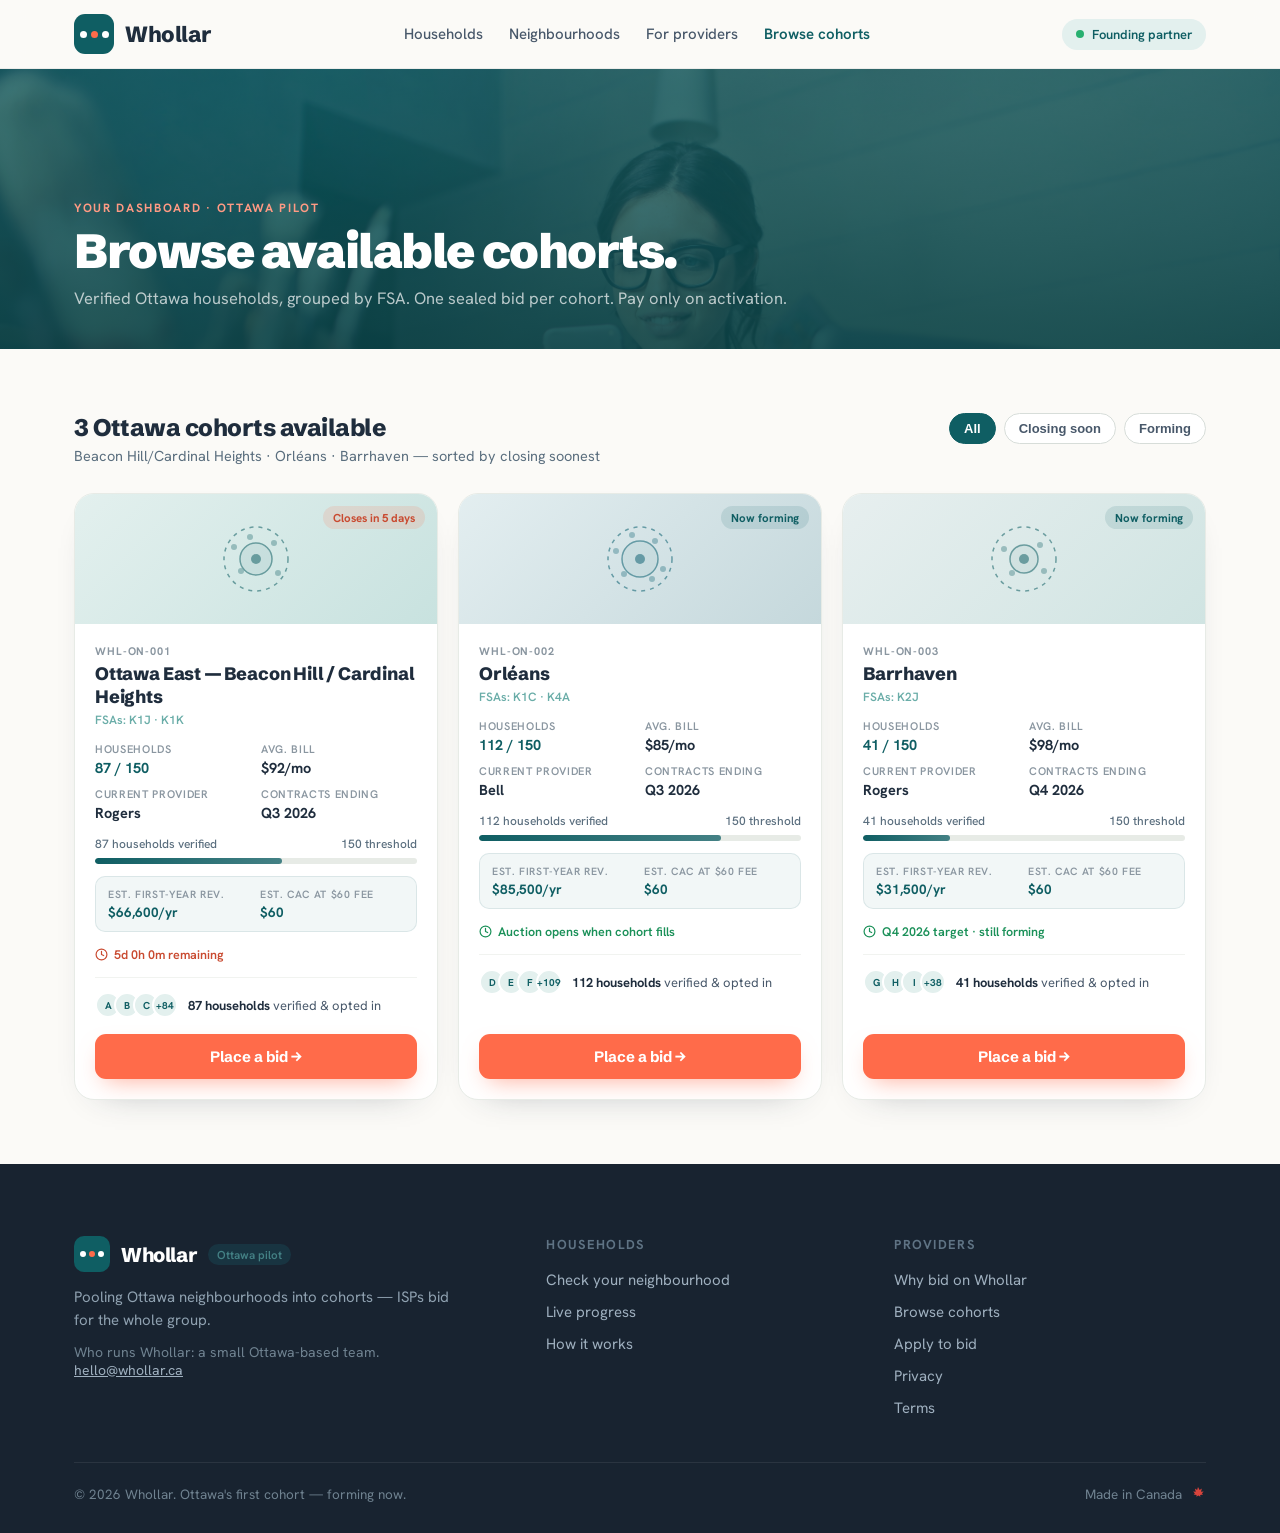
==== commit d6a2dfe5: "Comprehensive site restructure for Ottawa pilot launch - Rewrote index.html as household-facing Otta" ====
--- a/dashboard.html
+++ b/dashboard.html
@@ -3,7 +3,8 @@
 <head>
   <meta charset="utf-8">
   <meta name="viewport" content="width=device-width, initial-scale=1">
-  <title>Browse cohorts — Whollar for distributors</title>
+  <title>Browse cohorts — Whollar</title>
+  <meta name="description" content="Browse active Ottawa cohorts. Place a sealed bid on verified, density-clustered households. Pay only on activation.">
   <link rel="preconnect" href="https://fonts.googleapis.com">
   <link rel="preconnect" href="https://fonts.gstatic.com" crossorigin>
   <link href="https://fonts.googleapis.com/css2?family=Schibsted+Grotesk:wght@500;600;700;800;900&family=Hanken+Grotesk:wght@400;500;600;700&display=swap" rel="stylesheet">
@@ -13,194 +14,153 @@
     body { margin: 0; font-family: 'Hanken Grotesk', system-ui, sans-serif; color: #1f2d3d; background: #fbfaf7; -webkit-font-smoothing: antialiased; overflow-x: hidden; }
     ::selection { background: #ff6b4a; color: #fff; }
 
-    /* ── Utility ───────────────────────────── */
+    /* ── Util ─ */
     .wrap { max-width: 1180px; margin: 0 auto; padding-left: 24px; padding-right: 24px; }
-    .wrap--narrow { max-width: 840px; }
-
-    /* ── Header ────────────────────────────── */
-    .site-header {
-      position: sticky; top: 0; z-index: 50;
-      backdrop-filter: saturate(140%) blur(12px); -webkit-backdrop-filter: saturate(140%) blur(12px);
-      background: rgba(251,250,247,0.88);
-      border-bottom: 1px solid rgba(31,45,61,0.07);
-    }
-    .header-inner {
-      padding: 14px 24px; max-width: 1180px; margin: 0 auto;
-      display: flex; align-items: center; justify-content: space-between; gap: 16px;
-    }
+
+    /* ── Header ─ */
+    .site-header { position: sticky; top: 0; z-index: 50; backdrop-filter: saturate(140%) blur(12px); -webkit-backdrop-filter: saturate(140%) blur(12px); background: rgba(251,250,247,0.88); border-bottom: 1px solid rgba(31,45,61,0.07); }
+    .header-inner { padding: 14px 24px; max-width: 1180px; margin: 0 auto; display: flex; align-items: center; justify-content: space-between; gap: 16px; }
     .brand { display: flex; align-items: center; gap: 11px; text-decoration: none; color: inherit; }
     .brand-mark { width: 40px; height: 40px; border-radius: 11px; background: #0f5e63; display: flex; align-items: center; justify-content: center; gap: 4px; }
     .dot { width: 7px; height: 7px; border-radius: 50%; display: block; }
     .dot--w { background: #fff; }
     .dot--c { background: #ff6b4a; }
     .brand-word { font-family: 'Schibsted Grotesk',sans-serif; font-weight: 800; font-size: 22px; letter-spacing: -0.02em; color: #1f2d3d; }
-    .brand-pill { font-size: 12px; font-weight: 600; color: #0f5e63; background: #e3f0ee; padding: 4px 10px; border-radius: 999px; white-space: nowrap; }
-    .nav { display: flex; align-items: center; gap: 28px; }
+    .nav { display: flex; align-items: center; gap: 26px; }
     .nav a { text-decoration: none; color: #48586a; font-weight: 500; font-size: 15px; transition: color .15s; }
     .nav a:hover { color: #1f2d3d; }
-    .header-right { display: flex; align-items: center; gap: 14px; }
-    .partner-badge { display: flex; align-items: center; gap: 8px; font-size: 13.5px; font-weight: 600; color: #0f5e63; background: #e3f0ee; padding: 7px 14px; border-radius: 999px; }
-    .partner-badge span { width: 8px; height: 8px; border-radius: 50%; background: #28b070; }
-
-    /* ── Hero (browse cohorts) ─────────────── */
+    .nav a.active { color: #0f5e63; font-weight: 600; }
+    .header-right { display: flex; align-items: center; gap: 10px; }
+    .partner-badge { display: flex; align-items: center; gap: 8px; font-size: 13px; font-weight: 600; color: #0f5e63; background: #e3f0ee; padding: 7px 14px; border-radius: 999px; }
+    .partner-badge-dot { width: 8px; height: 8px; border-radius: 50%; background: #28b070; }
+
+    /* ── Hero ─ */
     .cohort-hero { position: relative; overflow: hidden; }
-    .cohort-hero-img { height: 320px; position: relative; }
+    .cohort-hero-img { height: 280px; position: relative; }
     .cohort-hero-img img { width: 100%; height: 100%; object-fit: cover; object-position: center 25%; display: block; }
-    .cohort-hero-img::after {
-      content: ''; position: absolute; inset: 0;
-      background: linear-gradient(to bottom, rgba(15,94,99,0.72) 0%, rgba(11,68,72,0.88) 100%);
-    }
-    .cohort-hero-content {
-      position: absolute; inset: 0; z-index: 2;
-      display: flex; flex-direction: column; justify-content: flex-end;
-      padding: clamp(24px,4vw,40px) 24px;
-      max-width: 1180px; margin: 0 auto; left: 0; right: 0;
-    }
+    .cohort-hero-img::after { content: ''; position: absolute; inset: 0; background: linear-gradient(to bottom, rgba(15,94,99,0.72) 0%, rgba(11,68,72,0.9) 100%); }
+    .cohort-hero-content { position: absolute; inset: 0; z-index: 2; display: flex; flex-direction: column; justify-content: flex-end; padding: clamp(24px,4vw,40px) 24px; max-width: 1180px; margin: 0 auto; left: 0; right: 0; }
     .cohort-eyebrow { font-size: 12px; font-weight: 700; text-transform: uppercase; letter-spacing: 0.14em; color: #ff9a84; margin: 0 0 10px; }
-    .cohort-hero-title { font-family: 'Schibsted Grotesk',sans-serif; font-weight: 900; font-size: clamp(32px,4vw,52px); letter-spacing: -0.03em; color: #fff; margin: 0 0 12px; line-height: 1.04; }
-    .cohort-hero-sub { font-size: 17px; color: rgba(255,255,255,0.72); margin: 0; max-width: 44em; }
-
-    /* ── Cohort cards section ──────────────── */
+    .cohort-hero-title { font-family: 'Schibsted Grotesk',sans-serif; font-weight: 900; font-size: clamp(28px,3.8vw,48px); letter-spacing: -0.03em; color: #fff; margin: 0 0 10px; line-height: 1.06; }
+    .cohort-hero-sub { font-size: 16.5px; color: rgba(255,255,255,0.7); margin: 0; max-width: 44em; }
+
+    /* ── Cohort section ─ */
     .cohort-section { padding: clamp(40px,6vw,64px) 0; background: #fbfaf7; }
-    .cohort-header { display: flex; align-items: center; justify-content: space-between; gap: 20px; margin-bottom: 28px; }
-    .cohort-header-left h2 { font-family: 'Schibsted Grotesk',sans-serif; font-weight: 800; font-size: 26px; letter-spacing: -0.02em; color: #1f2d3d; margin: 0 0 4px; }
-    .cohort-header-left p { font-size: 15px; color: #5a6e7e; margin: 0; }
-    .cohort-filter { display: flex; gap: 10px; flex-wrap: wrap; }
-    .filter-chip { font-size: 13px; font-weight: 600; padding: 7px 16px; border-radius: 999px; border: 1px solid #d7ddd9; background: #fff; color: #48586a; cursor: pointer; transition: all .15s; }
+    .cohort-header { display: flex; align-items: flex-start; justify-content: space-between; gap: 20px; margin-bottom: 28px; flex-wrap: wrap; }
+    .cohort-header-left h2 { font-family: 'Schibsted Grotesk',sans-serif; font-weight: 800; font-size: 24px; letter-spacing: -0.02em; color: #1f2d3d; margin: 0 0 4px; }
+    .cohort-header-left p { font-size: 14.5px; color: #5a6e7e; margin: 0; }
+    .cohort-filter { display: flex; gap: 8px; flex-wrap: wrap; }
+    .filter-chip { font-size: 13px; font-weight: 600; padding: 7px 14px; border-radius: 999px; border: 1px solid #d7ddd9; background: #fff; color: #48586a; cursor: pointer; transition: all .15s; }
     .filter-chip.is-active, .filter-chip:hover { background: #0f5e63; border-color: #0f5e63; color: #fff; }
 
     .cohort-grid { display: grid; grid-template-columns: repeat(3, 1fr); gap: 20px; }
 
-    .cohort-card {
-      background: #fff; border: 1px solid #e7ebe6; border-radius: 20px;
-      overflow: hidden; box-shadow: 0 14px 36px -28px rgba(31,45,61,0.45);
-      display: flex; flex-direction: column;
-      transition: box-shadow .2s, transform .2s;
-    }
+    .cohort-card { background: #fff; border: 1px solid #e7ebe6; border-radius: 20px; overflow: hidden; box-shadow: 0 14px 36px -28px rgba(31,45,61,0.45); display: flex; flex-direction: column; transition: box-shadow .2s, transform .2s; }
     .cohort-card:hover { box-shadow: 0 22px 44px -24px rgba(31,45,61,0.55); transform: translateY(-2px); }
 
-    .cohort-card-map {
-      height: 130px; background: #e3f0ee; position: relative; overflow: hidden;
-      display: flex; align-items: center; justify-content: center;
-    }
+    /* map area */
+    .cohort-card-map { height: 130px; background: #e3f0ee; position: relative; overflow: hidden; display: flex; align-items: center; justify-content: center; }
     .cohort-map-svg { opacity: 0.55; }
-    .cohort-status {
-      position: absolute; top: 12px; right: 12px;
-      font-size: 11.5px; font-weight: 700; padding: 4px 10px; border-radius: 999px;
-    }
-    .cohort-status--open { background: rgba(40,176,112,0.15); color: #1a9058; }
-    .cohort-status--closing { background: rgba(255,107,74,0.15); color: #c94a30; }
-    .cohort-status--new { background: rgba(15,94,99,0.12); color: #0f5e63; }
-
-    .cohort-card-body { padding: 22px; flex: 1; display: flex; flex-direction: column; }
-    .cohort-id { font-size: 11.5px; font-weight: 700; text-transform: uppercase; letter-spacing: 0.08em; color: #8a96a0; margin: 0 0 6px; }
-    .cohort-name { font-family: 'Schibsted Grotesk',sans-serif; font-weight: 800; font-size: 19px; letter-spacing: -0.01em; color: #1f2d3d; margin: 0 0 14px; }
-    .cohort-stats { display: grid; grid-template-columns: 1fr 1fr; gap: 10px; margin-bottom: 16px; }
-    .cohort-stat-item { }
-    .cohort-stat-label { font-size: 11.5px; font-weight: 600; text-transform: uppercase; letter-spacing: 0.06em; color: #8a96a0; margin: 0 0 2px; }
-    .cohort-stat-value { font-size: 15px; font-weight: 700; color: #1f2d3d; margin: 0; }
+    .cohort-status { position: absolute; top: 12px; right: 12px; font-size: 11.5px; font-weight: 700; padding: 4px 10px; border-radius: 999px; }
+    .cohort-status--urgent { background: rgba(255,107,74,0.15); color: #c94a30; }
+    .cohort-status--forming { background: rgba(15,94,99,0.12); color: #0f5e63; }
+
+    /* card body */
+    .cohort-card-body { padding: 20px; flex: 1; display: flex; flex-direction: column; }
+    .cohort-id { font-size: 11px; font-weight: 700; text-transform: uppercase; letter-spacing: 0.08em; color: #8a96a0; margin: 0 0 4px; }
+    .cohort-name { font-family: 'Schibsted Grotesk',sans-serif; font-weight: 800; font-size: 18px; letter-spacing: -0.01em; color: #1f2d3d; margin: 0 0 4px; }
+    .cohort-fsas { font-size: 12px; color: #6aada8; font-weight: 600; margin: 0 0 14px; }
+    .cohort-stats { display: grid; grid-template-columns: 1fr 1fr; gap: 10px; margin-bottom: 14px; }
+    .cohort-stat-label { font-size: 11px; font-weight: 600; text-transform: uppercase; letter-spacing: 0.06em; color: #8a96a0; margin: 0 0 2px; }
+    .cohort-stat-value { font-size: 14.5px; font-weight: 700; color: #1f2d3d; margin: 0; }
     .cohort-stat-value--teal { color: #0f5e63; }
-    .cohort-timer { display: flex; align-items: center; gap: 7px; font-size: 13px; font-weight: 600; color: #c94a30; margin-bottom: 18px; }
+
+    /* progress bar */
+    .cohort-progress-wrap { margin-bottom: 12px; }
+    .cohort-progress-label { display: flex; justify-content: space-between; font-size: 12px; color: #5a6e7e; margin-bottom: 6px; font-weight: 500; }
+    .cohort-progress-track { height: 6px; background: #e7ebe6; border-radius: 999px; overflow: hidden; }
+    .cohort-progress-fill { height: 100%; border-radius: 999px; background: linear-gradient(90deg, #0f5e63, #448185); transition: width .8s ease; }
+
+    /* timer / econ */
+    .cohort-timer { display: flex; align-items: center; gap: 6px; font-size: 12.5px; font-weight: 600; color: #c94a30; margin-bottom: 14px; }
     .cohort-timer--ok { color: #1a9058; }
     .cohort-timer svg { flex-shrink: 0; }
-    .cohort-divider { border: none; border-top: 1px solid #f1f3f0; margin: 0 0 16px; }
-    .cohort-households { display: flex; align-items: center; gap: 10px; margin-bottom: 20px; }
+    .cohort-econ { background: rgba(15,94,99,0.05); border: 1px solid rgba(15,94,99,0.1); border-radius: 10px; padding: 10px 12px; margin-bottom: 14px; display: grid; grid-template-columns: 1fr 1fr; gap: 8px; }
+    .cohort-econ-item-label { font-size: 10.5px; text-transform: uppercase; letter-spacing: 0.06em; color: #8a96a0; margin: 0 0 2px; font-weight: 600; }
+    .cohort-econ-item-value { font-size: 13.5px; font-weight: 700; color: #0f5e63; margin: 0; }
+
+    .cohort-divider { border: none; border-top: 1px solid #f1f3f0; margin: 0 0 14px; }
+    .cohort-households { display: flex; align-items: center; gap: 10px; margin-bottom: 16px; }
     .hh-avatars { display: flex; }
-    .hh-avatar { width: 28px; height: 28px; border-radius: 50%; border: 2px solid #fff; background: #e3f0ee; display: flex; align-items: center; justify-content: center; margin-left: -8px; font-size: 11px; font-weight: 700; color: #0f5e63; }
+    .hh-avatar { width: 26px; height: 26px; border-radius: 50%; border: 2px solid #fff; background: #e3f0ee; display: flex; align-items: center; justify-content: center; margin-left: -7px; font-size: 10px; font-weight: 700; color: #0f5e63; }
     .hh-avatar:first-child { margin-left: 0; }
-    .hh-count { font-size: 13.5px; color: #48586a; }
+    .hh-count { font-size: 13px; color: #48586a; }
     .hh-count strong { color: #1f2d3d; }
-    .btn-bid { width: 100%; background: #ff6b4a; color: #fff; font-family: 'Schibsted Grotesk',sans-serif; font-weight: 700; font-size: 15px; padding: 13px; border: none; border-radius: 11px; cursor: pointer; box-shadow: 0 10px 24px -10px rgba(255,107,74,0.6); transition: background .18s; }
+    .btn-bid { width: 100%; background: #ff6b4a; color: #fff; font-family: 'Schibsted Grotesk',sans-serif; font-weight: 700; font-size: 15px; padding: 13px; border: none; border-radius: 11px; cursor: pointer; box-shadow: 0 10px 24px -10px rgba(255,107,74,0.6); transition: background .18s; margin-top: auto; }
     .btn-bid:hover { background: #ef5530; }
 
-    /* ── Divider between cohorts and marketing ─ */
-    .section-divider { border: none; border-top: 2px solid #e7ebe6; margin: 0; }
-
-    /* ── Marketing sections (reused from about) ─ */
-    .sec > .wrap { padding-block: clamp(60px,8.5vw,104px); }
-    .sec--cream { background: #fbfaf7; }
-    .sec--deep  { background: #0b4448; color: #dfeeec; }
-    .sec--mist  { background: #e7efef; }
-    .sec--teal  { background: #0f5e63; color: #e3f2f0; }
-    .sec--navy  { background: #1f2d3d; color: #dfe6ec; }
-
-    .kicker { text-transform: uppercase; letter-spacing: 0.14em; font-size: 13px; font-weight: 700; margin: 0; }
-    .kicker--coral { color: #ff6b4a; }
-    .kicker--soft  { color: #ff9a84; }
-    .h2 { font-family: 'Schibsted Grotesk',sans-serif; font-weight: 800; letter-spacing: -0.025em; line-height: 1.05; font-size: clamp(30px,3.8vw,46px); margin: 14px 0 0; }
-    .h2--navy  { color: #1f2d3d; }
-    .h2--white { color: #fff; }
-    .sec-head { max-width: 46rem; }
-    .sec-sub  { font-size: 18px; line-height: 1.55; margin: 16px 0 0; color: #a9cecb; }
-
-    .grid-2 { display: grid; grid-template-columns: repeat(2,1fr); gap: 20px; margin-top: 46px; }
-    .grid-4 { display: grid; grid-template-columns: repeat(4,1fr); gap: 18px; margin-top: 46px; }
-    .grid-5 { display: grid; grid-template-columns: repeat(5,1fr); gap: 16px; margin-top: 48px; }
-
-    .card { background: #fff; border: 1px solid #e7ebe6; border-radius: 18px; padding: 30px; box-shadow: 0 18px 40px -32px rgba(31,45,61,0.5); }
-    .card--sm { padding: 26px; }
-    .icon-chip { display: flex; align-items: center; justify-content: center; border-radius: 12px; }
-    .icon-chip--coral { width: 46px; height: 46px; background: rgba(255,107,74,0.1); }
-    .icon-chip--mist  { width: 44px; height: 44px; background: #e3f0ee; }
-    .card-title { font-family: 'Schibsted Grotesk',sans-serif; font-weight: 700; font-size: 20px; letter-spacing: -0.01em; color: #1f2d3d; margin: 18px 0 8px; }
-    .card-title--sm { font-size: 18px; margin: 16px 0 7px; }
-    .card-body { font-size: 15.5px; line-height: 1.55; color: #48586a; margin: 0; }
-    .card-body--sm { font-size: 15px; line-height: 1.52; }
-    .muted { color: #8a96a0; }
-
-    .step-card { background: rgba(255,255,255,0.05); border: 1px solid rgba(255,255,255,0.1); border-radius: 18px; padding: 24px; }
-    .step-num { width: 42px; height: 42px; border-radius: 11px; background: #ff6b4a; color: #fff; font-family: 'Schibsted Grotesk',sans-serif; font-weight: 800; font-size: 19px; display: flex; align-items: center; justify-content: center; box-shadow: 0 10px 22px -10px rgba(255,107,74,0.7); }
-    .step-title { font-family: 'Schibsted Grotesk',sans-serif; font-weight: 700; font-size: 17.5px; line-height: 1.2; color: #fff; margin: 18px 0 8px; }
-    .step-body { font-size: 14.5px; line-height: 1.5; color: #a9cecb; margin: 0; }
-
-    .table-wrap { margin-top: 44px; overflow-x: auto; border: 1px solid #e7ebe6; border-radius: 20px; background: #fff; box-shadow: 0 22px 50px -38px rgba(31,45,61,0.55); }
-    .cmp { border-collapse: collapse; width: 100%; min-width: 680px; font-size: 15px; }
-    .cmp th, .cmp td { padding: 18px 14px; border-bottom: 1px solid #f1f3f0; }
-    .cmp thead th { border-bottom-color: #e7ebe6; }
-    .cmp th:first-child, .cmp td:first-child { text-align: left; padding-left: 22px; }
-    .cmp-whl-head span { display: inline-flex; align-items: center; gap: 8px; background: #0f5e63; color: #fff; font-family: 'Schibsted Grotesk',sans-serif; font-weight: 800; font-size: 15px; padding: 9px 16px; border-radius: 11px; }
-    .cmp-cell--whl { background: rgba(15,94,99,0.05); text-align: center; }
-    .cmp-cell--other { text-align: center; }
-    .label-cell { font-weight: 600; color: #1f2d3d; }
-    .ico-tick { display: inline-block; vertical-align: middle; }
-    .ico-cross { display: inline-block; vertical-align: middle; }
-    .ico-partial { font-size: 13px; color: #8a96a0; font-weight: 600; }
-    .ico-txt { font-size: 14px; font-weight: 500; color: #48586a; }
-    .ico-txt--strong { font-weight: 700; color: #1f2d3d; }
-
-    .chips { display: flex; flex-wrap: wrap; gap: 14px; margin-top: 36px; }
-    .chip { display: inline-flex; align-items: center; gap: 10px; background: #fff; border: 1px solid #d9e6e3; color: #1f2d3d; font-weight: 600; font-size: 16px; padding: 14px 22px; border-radius: 14px; box-shadow: 0 10px 26px -22px rgba(31,45,61,0.6); }
-    .who-foot { font-size: 18px; line-height: 1.55; color: #48586a; margin: 30px 0 0; max-width: 40rem; }
-
-    .fair-card { background: rgba(255,255,255,0.06); border: 1px solid rgba(255,255,255,0.12); border-radius: 18px; padding: 28px; display: flex; gap: 18px; }
-    .fair-ico { width: 40px; height: 40px; flex-shrink: 0; border-radius: 11px; background: rgba(255,142,116,0.18); display: flex; align-items: center; justify-content: center; }
-    .fair-title { font-family: 'Schibsted Grotesk',sans-serif; font-weight: 700; font-size: 19px; color: #fff; margin: 2px 0 8px; }
-    .fair-body { font-size: 15.5px; line-height: 1.55; color: #bcdedb; margin: 0; }
-    .fair-foot { margin: 28px 0 0; font-size: 15px; color: #9fcecb; display: inline-flex; align-items: center; gap: 10px; }
-
-    .model-panel { margin-top: 36px; background: linear-gradient(135deg,#0f5e63,#0b4448); color: #eaf5f3; border-radius: 22px; padding: clamp(32px,5vw,52px); box-shadow: 0 30px 60px -40px rgba(15,94,99,0.8); display: grid; grid-template-columns: auto 1fr; gap: clamp(24px,4vw,44px); align-items: center; }
-    .model-pills { display: flex; gap: 18px; }
-    .model-stat { text-align: center; }
-    .model-num { font-family: 'Schibsted Grotesk',sans-serif; font-weight: 900; font-size: clamp(34px,4.4vw,52px); color: #fff; letter-spacing: -0.03em; }
-    .model-cap { font-size: 13px; color: #9fcecb; margin-top: 4px; }
-    .model-div { width: 1px; background: rgba(255,255,255,0.16); }
-    .model-copy { font-size: clamp(18px,1.8vw,22px); line-height: 1.5; margin: 0; }
-    .model-em { color: #ff9a84; font-weight: 600; }
-
-    .faq-list { margin-top: 40px; display: flex; flex-direction: column; gap: 12px; }
-    .faq-item { background: #fff; border: 1px solid #e2eae8; border-radius: 16px; overflow: hidden; }
-    .faq-q { width: 100%; display: flex; align-items: center; justify-content: space-between; gap: 18px; text-align: left; background: none; border: none; cursor: pointer; padding: 22px 24px; font-family: 'Schibsted Grotesk',sans-serif; font-weight: 700; font-size: 17.5px; letter-spacing: -0.01em; color: #1f2d3d; }
-    .faq-icon { font-size: 26px; font-weight: 400; color: #ff6b4a; line-height: 1; transition: transform .3s ease; flex-shrink: 0; }
-    .faq-item.is-open .faq-icon { transform: rotate(45deg); }
-    .faq-a { display: grid; grid-template-rows: 0fr; opacity: 0; overflow: hidden; transition: grid-template-rows .32s ease, opacity .32s ease; }
-    .faq-item.is-open .faq-a { grid-template-rows: 1fr; opacity: 1; }
-    .faq-a p { margin: 0; min-height: 0; padding: 0 24px 24px; font-size: 15.5px; line-height: 1.6; color: #48586a; }
-
+    /* ── Modal ─ */
+    .modal-overlay { position: fixed; inset: 0; z-index: 200; display: none; }
+    .modal-overlay.is-open { display: flex; align-items: center; justify-content: center; }
+    .modal-backdrop { position: absolute; inset: 0; background: rgba(15,33,44,0.62); backdrop-filter: blur(4px); -webkit-backdrop-filter: blur(4px); }
+    .modal { position: relative; z-index: 1; background: #fff; border-radius: 24px; width: min(660px, calc(100vw - 40px)); max-height: calc(100vh - 60px); overflow-y: auto; box-shadow: 0 40px 80px -30px rgba(0,0,0,0.6); }
+    .modal-header { padding: 26px 30px 20px; border-bottom: 1px solid #f0f3f1; display: flex; align-items: flex-start; justify-content: space-between; gap: 16px; }
+    .modal-kicker { font-size: 11.5px; font-weight: 700; text-transform: uppercase; letter-spacing: 0.12em; color: #ff6b4a; margin: 0 0 5px; }
+    .modal-title { font-family: 'Schibsted Grotesk',sans-serif; font-weight: 800; font-size: 22px; letter-spacing: -0.02em; color: #1f2d3d; margin: 0; }
+    .modal-close { background: none; border: none; cursor: pointer; color: #8a96a0; padding: 4px; border-radius: 8px; transition: color .15s; flex-shrink: 0; }
+    .modal-close:hover { color: #1f2d3d; }
+    .modal-body { padding: 22px 30px 30px; }
+
+    .cohort-summary { background: #f5f8f7; border-radius: 12px; padding: 16px; margin-bottom: 22px; display: grid; grid-template-columns: repeat(3,1fr); gap: 12px; }
+    .cs-item-label { font-size: 11px; font-weight: 700; text-transform: uppercase; letter-spacing: 0.07em; color: #8a96a0; margin: 0 0 3px; }
+    .cs-item-val { font-size: 15px; font-weight: 700; color: #1f2d3d; margin: 0; }
+    .cs-item-val--teal { color: #0f5e63; }
+
+    /* bid input */
+    .bid-section-label { font-size: 13px; font-weight: 700; color: #48586a; text-transform: uppercase; letter-spacing: 0.08em; margin: 0 0 12px; }
+    .bid-row { display: grid; grid-template-columns: 1fr 1fr; gap: 16px; margin-bottom: 16px; }
+    .bid-field { display: flex; flex-direction: column; gap: 6px; }
+    .bid-label { font-size: 13px; font-weight: 600; color: #1f2d3d; }
+    .bid-input-wrap { position: relative; }
+    .bid-input-wrap .prefix { position: absolute; left: 13px; top: 50%; transform: translateY(-50%); font-size: 16px; font-weight: 700; color: #8a96a0; pointer-events: none; }
+    .bid-input { width: 100%; font-family: inherit; font-size: 20px; font-weight: 800; color: #1f2d3d; padding: 12px 14px 12px 28px; border: 2px solid #d7ddd9; border-radius: 11px; outline: none; transition: border-color .15s, box-shadow .15s; }
+    .bid-input:focus { border-color: #0f5e63; box-shadow: 0 0 0 3px rgba(15,94,99,0.14); }
+
+    /* live math display */
+    .bid-math { background: rgba(15,94,99,0.05); border: 1px solid rgba(15,94,99,0.12); border-radius: 12px; padding: 16px; margin-bottom: 18px; display: grid; grid-template-columns: 1fr 1fr; gap: 10px; }
+    .bid-math-item-label { font-size: 11px; font-weight: 600; text-transform: uppercase; letter-spacing: 0.06em; color: #8a96a0; margin: 0 0 2px; }
+    .bid-math-item-value { font-size: 16px; font-weight: 800; color: #0f5e63; margin: 0; }
+
+    /* sliders */
+    .slider-row { margin-bottom: 16px; }
+    .slider-label-row { display: flex; justify-content: space-between; font-size: 13px; margin-bottom: 8px; }
+    .slider-label { font-weight: 600; color: #1f2d3d; }
+    .slider-val { font-weight: 700; color: #0f5e63; }
+    input[type=range] { width: 100%; accent-color: #0f5e63; cursor: pointer; }
+
+    .bid-note { font-size: 13px; color: #8a96a0; line-height: 1.5; margin-bottom: 20px; }
+    .bid-check { display: flex; align-items: flex-start; gap: 10px; margin-bottom: 22px; cursor: pointer; }
+    .bid-check input { width: 17px; height: 17px; flex-shrink: 0; margin-top: 2px; accent-color: #0f5e63; cursor: pointer; }
+    .bid-check-text { font-size: 13.5px; color: #48586a; line-height: 1.5; }
+    .bid-check-text strong { color: #1f2d3d; }
+    .btn-place-bid { width: 100%; background: #ff6b4a; color: #fff; font-family: 'Schibsted Grotesk',sans-serif; font-weight: 700; font-size: 16px; padding: 15px; border: none; border-radius: 12px; cursor: pointer; box-shadow: 0 14px 30px -12px rgba(255,107,74,0.65); transition: background .18s; }
+    .btn-place-bid:hover { background: #ef5530; }
+
+    /* confirmed */
+    .confirmed-screen { padding: 40px 30px 48px; text-align: center; }
+    .confirmed-ico { width: 68px; height: 68px; border-radius: 50%; background: rgba(40,176,112,0.12); display: inline-flex; align-items: center; justify-content: center; margin-bottom: 20px; }
+    .confirmed-title { font-family: 'Schibsted Grotesk',sans-serif; font-weight: 900; font-size: 28px; letter-spacing: -0.02em; color: #1f2d3d; margin: 0 0 10px; }
+    .confirmed-sub { font-size: 16px; color: #48586a; line-height: 1.6; margin: 0 0 28px; max-width: 36em; margin-left: auto; margin-right: auto; }
+    .confirmed-detail { background: #f5f8f7; border-radius: 12px; padding: 16px; margin-bottom: 26px; display: grid; grid-template-columns: 1fr 1fr 1fr; gap: 12px; text-align: left; }
+    .btn-done { background: #0f5e63; color: #fff; font-family: 'Schibsted Grotesk',sans-serif; font-weight: 700; font-size: 15px; padding: 13px 30px; border: none; border-radius: 11px; cursor: pointer; transition: background .18s; }
+    .btn-done:hover { background: #0b4448; }
+
+    /* ── Footer ─ */
     .foot-grid { display: grid; grid-template-columns: 1.4fr 1fr 1fr; gap: 36px; }
     .foot-brand { display: flex; align-items: center; gap: 11px; }
     .foot-word { font-family: 'Schibsted Grotesk',sans-serif; font-weight: 800; font-size: 20px; color: #fff; letter-spacing: -0.02em; }
     .foot-pill { font-size: 11.5px; font-weight: 600; color: #448185; background: rgba(25,146,154,0.16); padding: 3px 9px; border-radius: 999px; }
-    .foot-tag { font-size: 16px; color: #8fa1b0; margin: 18px 0 0; max-width: 24rem; }
+    .foot-tag { font-size: 15px; color: #8fa1b0; margin: 14px 0 0; line-height: 1.55; max-width: 24rem; }
     .foot-h { font-size: 13px; text-transform: uppercase; letter-spacing: 0.1em; color: #5f7384; margin: 0 0 16px; }
     .foot-links { list-style: none; margin: 0; padding: 0; display: flex; flex-direction: column; gap: 11px; }
     .foot-links a { color: #9fb0bf; text-decoration: none; font-size: 15px; transition: color .15s; }
@@ -209,132 +169,78 @@
     .foot-copy { font-size: 13.5px; color: #6f8290; }
     .foot-made { display: inline-flex; align-items: center; gap: 8px; font-size: 13.5px; color: #6f8290; }
 
-    /* ── Bid modal ──────────────────────────── */
-    .modal-overlay { position: fixed; inset: 0; z-index: 200; display: none; }
-    .modal-overlay.is-open { display: flex; align-items: center; justify-content: center; }
-    .modal-backdrop { position: absolute; inset: 0; background: rgba(15,33,44,0.62); backdrop-filter: blur(4px); -webkit-backdrop-filter: blur(4px); }
-    .modal { position: relative; z-index: 1; background: #fff; border-radius: 24px; width: min(640px, calc(100vw - 40px)); max-height: calc(100vh - 60px); overflow-y: auto; box-shadow: 0 40px 80px -30px rgba(0,0,0,0.6); }
-    .modal-header { padding: 28px 32px 22px; border-bottom: 1px solid #f0f3f1; display: flex; align-items: flex-start; justify-content: space-between; gap: 16px; }
-    .modal-kicker { font-size: 12px; font-weight: 700; text-transform: uppercase; letter-spacing: 0.12em; color: #ff6b4a; margin: 0 0 6px; }
-    .modal-title { font-family: 'Schibsted Grotesk',sans-serif; font-weight: 800; font-size: 24px; letter-spacing: -0.02em; color: #1f2d3d; margin: 0; }
-    .modal-close { background: none; border: none; cursor: pointer; color: #8a96a0; padding: 4px; border-radius: 8px; transition: color .15s; flex-shrink: 0; }
-    .modal-close:hover { color: #1f2d3d; }
-    .modal-body { padding: 24px 32px 32px; }
-
-    /* cohort summary strip */
-    .cohort-summary { background: #f5f8f7; border-radius: 14px; padding: 18px; margin-bottom: 24px; display: grid; grid-template-columns: repeat(3,1fr); gap: 14px; }
-    .cs-item-label { font-size: 11.5px; font-weight: 700; text-transform: uppercase; letter-spacing: 0.07em; color: #8a96a0; margin: 0 0 3px; }
-    .cs-item-val { font-size: 16px; font-weight: 700; color: #1f2d3d; margin: 0; }
-    .cs-item-val--teal { color: #0f5e63; }
-
-    /* bid input */
-    .bid-row { display: grid; grid-template-columns: 1fr 1fr; gap: 18px; margin-bottom: 18px; }
-    .bid-field { display: flex; flex-direction: column; gap: 7px; }
-    .bid-label { font-size: 13.5px; font-weight: 600; color: #1f2d3d; }
-    .bid-input-wrap { position: relative; }
-    .bid-input-wrap .prefix { position: absolute; left: 13px; top: 50%; transform: translateY(-50%); font-size: 16px; font-weight: 700; color: #8a96a0; pointer-events: none; }
-    .bid-input { width: 100%; font-family: inherit; font-size: 22px; font-weight: 800; color: #1f2d3d; padding: 13px 14px 13px 28px; border: 2px solid #d7ddd9; border-radius: 12px; outline: none; transition: border-color .15s, box-shadow .15s; }
-    .bid-input:focus { border-color: #0f5e63; box-shadow: 0 0 0 3px rgba(15,94,99,0.14); }
-    .bid-total { background: rgba(15,94,99,0.06); border: 1px solid rgba(15,94,99,0.14); border-radius: 12px; padding: 16px 18px; margin-bottom: 22px; display: flex; align-items: center; justify-content: space-between; }
-    .bid-total-label { font-size: 14px; color: #5a6e7e; }
-    .bid-total-amount { font-family: 'Schibsted Grotesk',sans-serif; font-weight: 800; font-size: 22px; color: #0f5e63; }
-    .bid-note { font-size: 13.5px; color: #8a96a0; line-height: 1.5; margin-bottom: 22px; }
-    .bid-check { display: flex; align-items: flex-start; gap: 11px; margin-bottom: 24px; cursor: pointer; }
-    .bid-check input { width: 18px; height: 18px; flex-shrink: 0; margin-top: 1px; accent-color: #0f5e63; cursor: pointer; }
-    .bid-check-text { font-size: 14px; color: #48586a; line-height: 1.5; }
-    .bid-check-text strong { color: #1f2d3d; }
-    .btn-place-bid { width: 100%; background: #ff6b4a; color: #fff; font-family: 'Schibsted Grotesk',sans-serif; font-weight: 700; font-size: 17px; padding: 16px; border: none; border-radius: 13px; cursor: pointer; box-shadow: 0 14px 30px -12px rgba(255,107,74,0.65); transition: background .18s; }
-    .btn-place-bid:hover { background: #ef5530; }
-
-    /* confirmed state */
-    .confirmed-screen { padding: 40px 32px 48px; text-align: center; }
-    .confirmed-ico { width: 72px; height: 72px; border-radius: 50%; background: rgba(40,176,112,0.12); display: inline-flex; align-items: center; justify-content: center; margin-bottom: 22px; }
-    .confirmed-title { font-family: 'Schibsted Grotesk',sans-serif; font-weight: 900; font-size: 30px; letter-spacing: -0.02em; color: #1f2d3d; margin: 0 0 10px; }
-    .confirmed-sub { font-size: 16.5px; color: #48586a; line-height: 1.6; margin: 0 0 32px; max-width: 36em; margin-left: auto; margin-right: auto; }
-    .confirmed-detail { background: #f5f8f7; border-radius: 14px; padding: 18px; margin-bottom: 28px; display: grid; grid-template-columns: 1fr 1fr 1fr; gap: 14px; text-align: left; }
-    .btn-done { background: #0f5e63; color: #fff; font-family: 'Schibsted Grotesk',sans-serif; font-weight: 700; font-size: 16px; padding: 14px 32px; border: none; border-radius: 12px; cursor: pointer; transition: background .18s; }
-    .btn-done:hover { background: #0b4448; }
-
-    /* ── Responsive ──────────────────────── */
-    @media (max-width:940px){
-      .nav{display:none}
-      .cohort-grid{grid-template-columns:repeat(2,1fr)}
-      .grid-5{grid-template-columns:repeat(2,1fr)}
-      .grid-4{grid-template-columns:repeat(2,1fr)}
-      .model-panel{grid-template-columns:1fr}
-      .foot-grid{grid-template-columns:1fr 1fr}
+    /* ── Responsive ─ */
+    @media (max-width: 940px) {
+      .nav { display: none; }
+      .cohort-grid { grid-template-columns: repeat(2,1fr); }
+      .foot-grid { grid-template-columns: 1fr 1fr; }
     }
-    @media (max-width:620px){
-      .cohort-grid{grid-template-columns:1fr}
-      .grid-2{grid-template-columns:1fr}
-      .grid-4{grid-template-columns:1fr}
-      .cohort-summary{grid-template-columns:1fr 1fr}
-      .confirmed-detail{grid-template-columns:1fr}
-      .bid-row{grid-template-columns:1fr}
-      .foot-grid{grid-template-columns:1fr}
+    @media (max-width: 620px) {
+      .cohort-grid { grid-template-columns: 1fr; }
+      .bid-row { grid-template-columns: 1fr; }
+      .bid-math { grid-template-columns: 1fr 1fr; }
+      .cohort-summary { grid-template-columns: 1fr 1fr; }
+      .confirmed-detail { grid-template-columns: 1fr; }
+      .foot-grid { grid-template-columns: 1fr; }
     }
-    @media (prefers-reduced-motion:reduce){ html{scroll-behavior:auto} }
+    @media (prefers-reduced-motion: reduce) { html { scroll-behavior: auto; } }
   </style>
 </head>
 <body>
 
-<!-- ══════════════════ HEADER ══════════════════ -->
+<!-- ══════ HEADER ══════ -->
 <header class="site-header">
   <div class="header-inner">
-    <a href="index.html" class="brand" aria-label="Whollar for distributors">
+    <a href="index.html" class="brand" aria-label="Whollar">
       <span class="brand-mark" aria-hidden="true">
         <span class="dot dot--w"></span><span class="dot dot--c"></span><span class="dot dot--w"></span>
       </span>
-      <span style="display:flex;align-items:center;gap:9px;">
-        <span class="brand-word">Whollar</span>
-        <span class="brand-pill">for distributors</span>
-      </span>
+      <span class="brand-word">Whollar</span>
     </a>
     <nav class="nav">
-      <a href="#cohorts">Browse cohorts</a>
-      <a href="#how">How it works</a>
-      <a href="#economics">The economics</a>
-      <a href="#faq">FAQ</a>
+      <a href="index.html">Households</a>
+      <a href="neighbourhoods.html">Neighbourhoods</a>
+      <a href="distributors.html">For providers</a>
+      <a href="dashboard.html" class="active">Browse cohorts</a>
     </nav>
     <div class="header-right">
-      <span class="partner-badge"><span></span>Founding partner</span>
+      <span class="partner-badge"><span class="partner-badge-dot"></span>Founding partner</span>
     </div>
   </div>
 </header>
 
 <main>
 
-<!-- ══════════════════ COHORT HERO ══════════════════ -->
+<!-- ══════ HERO ══════ -->
 <div class="cohort-hero" id="cohorts">
   <div class="cohort-hero-img">
-    <img src="bruce-mars-FWVMhUa_wbY-unsplash.jpg" alt="A distributor reviewing available cohorts on a phone and laptop" loading="eager">
+    <img src="bruce-mars-FWVMhUa_wbY-unsplash.jpg" alt="Reviewing available Ottawa cohorts" loading="eager">
   </div>
   <div class="cohort-hero-content">
-    <p class="cohort-eyebrow">Your dashboard</p>
+    <p class="cohort-eyebrow">Your dashboard · Ottawa pilot</p>
     <h1 class="cohort-hero-title">Browse available cohorts.</h1>
-    <p class="cohort-hero-sub">Verified, coverage-matched groups of households ready to switch — matched to your footprint. Place one sealed bid per cohort.</p>
+    <p class="cohort-hero-sub">Verified Ottawa households, grouped by FSA. One sealed bid per cohort. Pay only on activation.</p>
   </div>
 </div>
 
-<!-- ══════════════════ COHORT CARDS ══════════════════ -->
+<!-- ══════ COHORT CARDS ══════ -->
 <section class="cohort-section">
   <div class="wrap">
     <div class="cohort-header">
       <div class="cohort-header-left">
-        <h2>3 cohorts match your coverage</h2>
-        <p>Showing Ontario · Quebec · Atlantic — sorted by closing soonest</p>
+        <h2>3 Ottawa cohorts available</h2>
+        <p>Beacon Hill/Cardinal Heights · Orléans · Barrhaven — sorted by closing soonest</p>
       </div>
       <div class="cohort-filter">
-        <button class="filter-chip is-active">All regions</button>
-        <button class="filter-chip">Ontario</button>
-        <button class="filter-chip">Quebec</button>
-        <button class="filter-chip">Atlantic</button>
+        <button class="filter-chip is-active">All</button>
+        <button class="filter-chip">Closing soon</button>
+        <button class="filter-chip">Forming</button>
       </div>
     </div>
 
     <div class="cohort-grid">
 
-      <!-- Cohort 1 -->
+      <!-- ── WHL-ON-001 ── -->
       <div class="cohort-card">
         <div class="cohort-card-map" style="background:linear-gradient(135deg,#e3f0ee,#c8e2df);">
           <svg class="cohort-map-svg" width="120" height="80" viewBox="0 0 120 80" fill="none">
@@ -346,32 +252,52 @@
               <circle cx="82" cy="54" r="3"/><circle cx="54" cy="18" r="3"/>
             </g>
           </svg>
-          <span class="cohort-status cohort-status--closing">Closing in 5 days</span>
+          <span class="cohort-status cohort-status--urgent">Closes in 5 days</span>
         </div>
         <div class="cohort-card-body">
           <p class="cohort-id">WHL-ON-001</p>
-          <p class="cohort-name">Ottawa East — Residential</p>
+          <p class="cohort-name">Ottawa East — Beacon Hill / Cardinal Heights</p>
+          <p class="cohort-fsas">FSAs: K1J · K1K</p>
           <div class="cohort-stats">
-            <div class="cohort-stat-item">
+            <div>
               <p class="cohort-stat-label">Households</p>
-              <p class="cohort-stat-value cohort-stat-value--teal">87</p>
-            </div>
-            <div class="cohort-stat-item">
+              <p class="cohort-stat-value cohort-stat-value--teal">87 / 150</p>
+            </div>
+            <div>
               <p class="cohort-stat-label">Avg. bill</p>
               <p class="cohort-stat-value">$92/mo</p>
             </div>
-            <div class="cohort-stat-item">
+            <div>
               <p class="cohort-stat-label">Current provider</p>
               <p class="cohort-stat-value">Rogers</p>
             </div>
-            <div class="cohort-stat-item">
+            <div>
               <p class="cohort-stat-label">Contracts ending</p>
               <p class="cohort-stat-value">Q3 2026</p>
             </div>
           </div>
-          <div class="cohort-timer">
-            <svg width="14" height="14" viewBox="0 0 24 24" fill="none" stroke="currentColor" stroke-width="2.2" stroke-linecap="round" stroke-linejoin="round"><circle cx="12" cy="12" r="10"/><path d="M12 6v6l4 2"/></svg>
-            Auction closes Jun 22
+          <div class="cohort-progress-wrap">
+            <div class="cohort-progress-label">
+              <span>87 households verified</span>
+              <span>150 threshold</span>
+            </div>
+            <div class="cohort-progress-track">
+              <div class="cohort-progress-fill" style="width:58%;"></div>
+            </div>
+          </div>
+          <div class="cohort-econ">
+            <div>
+              <p class="cohort-econ-item-label">Est. first-year rev.</p>
+              <p class="cohort-econ-item-value" id="rev1">—</p>
+            </div>
+            <div>
+              <p class="cohort-econ-item-label">Est. CAC at $60 fee</p>
+              <p class="cohort-econ-item-value">$60</p>
+            </div>
+          </div>
+          <div class="cohort-timer" id="timer1">
+            <svg width="13" height="13" viewBox="0 0 24 24" fill="none" stroke="currentColor" stroke-width="2.2" stroke-linecap="round" stroke-linejoin="round"><circle cx="12" cy="12" r="10"/><path d="M12 6v6l4 2"/></svg>
+            <span id="timer1-text">Auction closes in 5 days</span>
           </div>
           <hr class="cohort-divider">
           <div class="cohort-households">
@@ -380,107 +306,147 @@
             </div>
             <span class="hh-count"><strong>87 households</strong> verified &amp; opted in</span>
           </div>
-          <button class="btn-bid" onclick="openBid({id:'WHL-ON-001',name:'Ottawa East — Residential',homes:87,avgBill:92,provider:'Rogers'})">Place a bid →</button>
-        </div>
-      </div>
-
-      <!-- Cohort 2 -->
+          <button class="btn-bid" onclick="openBid({id:'WHL-ON-001',name:'Ottawa East — Beacon Hill/Cardinal Heights',homes:87,avgBill:92,provider:'Rogers',fsas:'K1J · K1K'})">Place a bid →</button>
+        </div>
+      </div>
+
+      <!-- ── WHL-ON-002 ── -->
       <div class="cohort-card">
-        <div class="cohort-card-map" style="background:linear-gradient(135deg,#f0ece3,#e2dcce);">
+        <div class="cohort-card-map" style="background:linear-gradient(135deg,#e3eef0,#c5d8dc);">
           <svg class="cohort-map-svg" width="120" height="80" viewBox="0 0 120 80" fill="none">
-            <circle cx="60" cy="40" r="32" stroke="#8a6840" stroke-width="1.5" stroke-dasharray="4 5"/>
-            <circle cx="60" cy="40" r="16" fill="rgba(138,104,64,0.1)" stroke="#8a6840" stroke-width="1.5"/>
-            <circle cx="60" cy="40" r="5" fill="#8a6840"/>
-            <g fill="#8a6840" opacity="0.6">
+            <circle cx="60" cy="40" r="32" stroke="#0b6070" stroke-width="1.5" stroke-dasharray="4 5"/>
+            <circle cx="60" cy="40" r="18" fill="rgba(11,96,112,0.10)" stroke="#0b6070" stroke-width="1.5"/>
+            <circle cx="60" cy="40" r="5" fill="#0b6070"/>
+            <g fill="#0b6070" opacity="0.6">
               <circle cx="36" cy="32" r="3"/><circle cx="44" cy="55" r="3"/><circle cx="75" cy="22" r="3"/>
-              <circle cx="83" cy="50" r="3"/><circle cx="52" cy="16" r="3"/><circle cx="70" cy="60" r="3"/>
+              <circle cx="83" cy="50" r="3"/><circle cx="52" cy="16" r="3"/><circle cx="72" cy="60" r="3"/>
             </g>
           </svg>
-          <span class="cohort-status cohort-status--new">New · 12 days left</span>
+          <span class="cohort-status cohort-status--forming">Now forming</span>
         </div>
         <div class="cohort-card-body">
-          <p class="cohort-id">WHL-QC-004</p>
-          <p class="cohort-name">Montréal Nord — Mixed</p>
+          <p class="cohort-id">WHL-ON-002</p>
+          <p class="cohort-name">Orléans</p>
+          <p class="cohort-fsas">FSAs: K1C · K4A</p>
           <div class="cohort-stats">
-            <div class="cohort-stat-item">
+            <div>
               <p class="cohort-stat-label">Households</p>
-              <p class="cohort-stat-value cohort-stat-value--teal">142</p>
-            </div>
-            <div class="cohort-stat-item">
+              <p class="cohort-stat-value cohort-stat-value--teal">112 / 150</p>
+            </div>
+            <div>
               <p class="cohort-stat-label">Avg. bill</p>
-              <p class="cohort-stat-value">$78/mo</p>
-            </div>
-            <div class="cohort-stat-item">
+              <p class="cohort-stat-value">$85/mo</p>
+            </div>
+            <div>
               <p class="cohort-stat-label">Current provider</p>
               <p class="cohort-stat-value">Bell</p>
             </div>
-            <div class="cohort-stat-item">
+            <div>
               <p class="cohort-stat-label">Contracts ending</p>
-              <p class="cohort-stat-value">Q4 2026</p>
+              <p class="cohort-stat-value">Q3 2026</p>
+            </div>
+          </div>
+          <div class="cohort-progress-wrap">
+            <div class="cohort-progress-label">
+              <span>112 households verified</span>
+              <span>150 threshold</span>
+            </div>
+            <div class="cohort-progress-track">
+              <div class="cohort-progress-fill" style="width:75%;"></div>
+            </div>
+          </div>
+          <div class="cohort-econ">
+            <div>
+              <p class="cohort-econ-item-label">Est. first-year rev.</p>
+              <p class="cohort-econ-item-value" id="rev2">—</p>
+            </div>
+            <div>
+              <p class="cohort-econ-item-label">Est. CAC at $60 fee</p>
+              <p class="cohort-econ-item-value">$60</p>
             </div>
           </div>
           <div class="cohort-timer cohort-timer--ok">
-            <svg width="14" height="14" viewBox="0 0 24 24" fill="none" stroke="currentColor" stroke-width="2.2" stroke-linecap="round" stroke-linejoin="round"><circle cx="12" cy="12" r="10"/><path d="M12 6v6l4 2"/></svg>
-            Auction closes Jun 29
+            <svg width="13" height="13" viewBox="0 0 24 24" fill="none" stroke="currentColor" stroke-width="2.2" stroke-linecap="round" stroke-linejoin="round"><circle cx="12" cy="12" r="10"/><path d="M12 6v6l4 2"/></svg>
+            Auction opens when cohort fills
           </div>
           <hr class="cohort-divider">
           <div class="cohort-households">
             <div class="hh-avatars">
-              <div class="hh-avatar">D</div><div class="hh-avatar">E</div><div class="hh-avatar">F</div><div class="hh-avatar">+139</div>
-            </div>
-            <span class="hh-count"><strong>142 households</strong> verified &amp; opted in</span>
-          </div>
-          <button class="btn-bid" onclick="openBid({id:'WHL-QC-004',name:'Montréal Nord — Mixed',homes:142,avgBill:78,provider:'Bell'})">Place a bid →</button>
-        </div>
-      </div>
-
-      <!-- Cohort 3 -->
+              <div class="hh-avatar">D</div><div class="hh-avatar">E</div><div class="hh-avatar">F</div><div class="hh-avatar">+109</div>
+            </div>
+            <span class="hh-count"><strong>112 households</strong> verified &amp; opted in</span>
+          </div>
+          <button class="btn-bid" onclick="openBid({id:'WHL-ON-002',name:'Orléans',homes:112,avgBill:85,provider:'Bell',fsas:'K1C · K4A'})">Place a bid →</button>
+        </div>
+      </div>
+
+      <!-- ── WHL-ON-003 ── -->
       <div class="cohort-card">
-        <div class="cohort-card-map" style="background:linear-gradient(135deg,#e3eaf0,#c8d5e2);">
+        <div class="cohort-card-map" style="background:linear-gradient(135deg,#e7efef,#d0e4e2);">
           <svg class="cohort-map-svg" width="120" height="80" viewBox="0 0 120 80" fill="none">
-            <circle cx="60" cy="40" r="32" stroke="#2d5f8a" stroke-width="1.5" stroke-dasharray="4 5"/>
-            <circle cx="60" cy="40" r="16" fill="rgba(45,95,138,0.1)" stroke="#2d5f8a" stroke-width="1.5"/>
-            <circle cx="60" cy="40" r="5" fill="#2d5f8a"/>
-            <g fill="#2d5f8a" opacity="0.6">
+            <circle cx="60" cy="40" r="32" stroke="#0f5e63" stroke-width="1.5" stroke-dasharray="4 5"/>
+            <circle cx="60" cy="40" r="14" fill="rgba(15,94,99,0.10)" stroke="#0f5e63" stroke-width="1.5"/>
+            <circle cx="60" cy="40" r="5" fill="#0f5e63"/>
+            <g fill="#0f5e63" opacity="0.6">
               <circle cx="40" cy="30" r="3"/><circle cx="48" cy="54" r="3"/><circle cx="76" cy="26" r="3"/>
               <circle cx="80" cy="52" r="3"/>
             </g>
           </svg>
-          <span class="cohort-status cohort-status--open">Open · 8 days left</span>
+          <span class="cohort-status cohort-status--forming">Now forming</span>
         </div>
         <div class="cohort-card-body">
-          <p class="cohort-id">WHL-NS-002</p>
-          <p class="cohort-name">Halifax Suburbs — Residential</p>
+          <p class="cohort-id">WHL-ON-003</p>
+          <p class="cohort-name">Barrhaven</p>
+          <p class="cohort-fsas">FSAs: K2J</p>
           <div class="cohort-stats">
-            <div class="cohort-stat-item">
+            <div>
               <p class="cohort-stat-label">Households</p>
-              <p class="cohort-stat-value cohort-stat-value--teal">63</p>
-            </div>
-            <div class="cohort-stat-item">
+              <p class="cohort-stat-value cohort-stat-value--teal">41 / 150</p>
+            </div>
+            <div>
               <p class="cohort-stat-label">Avg. bill</p>
-              <p class="cohort-stat-value">$105/mo</p>
-            </div>
-            <div class="cohort-stat-item">
+              <p class="cohort-stat-value">$98/mo</p>
+            </div>
+            <div>
               <p class="cohort-stat-label">Current provider</p>
-              <p class="cohort-stat-value">Eastlink</p>
-            </div>
-            <div class="cohort-stat-item">
+              <p class="cohort-stat-value">Rogers</p>
+            </div>
+            <div>
               <p class="cohort-stat-label">Contracts ending</p>
-              <p class="cohort-stat-value">Q2 2026</p>
+              <p class="cohort-stat-value">Q4 2026</p>
+            </div>
+          </div>
+          <div class="cohort-progress-wrap">
+            <div class="cohort-progress-label">
+              <span>41 households verified</span>
+              <span>150 threshold</span>
+            </div>
+            <div class="cohort-progress-track">
+              <div class="cohort-progress-fill" style="width:27%;"></div>
+            </div>
+          </div>
+          <div class="cohort-econ">
+            <div>
+              <p class="cohort-econ-item-label">Est. first-year rev.</p>
+              <p class="cohort-econ-item-value" id="rev3">—</p>
+            </div>
+            <div>
+              <p class="cohort-econ-item-label">Est. CAC at $60 fee</p>
+              <p class="cohort-econ-item-value">$60</p>
             </div>
           </div>
           <div class="cohort-timer cohort-timer--ok">
-            <svg width="14" height="14" viewBox="0 0 24 24" fill="none" stroke="currentColor" stroke-width="2.2" stroke-linecap="round" stroke-linejoin="round"><circle cx="12" cy="12" r="10"/><path d="M12 6v6l4 2"/></svg>
-            Auction closes Jun 25
+            <svg width="13" height="13" viewBox="0 0 24 24" fill="none" stroke="currentColor" stroke-width="2.2" stroke-linecap="round" stroke-linejoin="round"><circle cx="12" cy="12" r="10"/><path d="M12 6v6l4 2"/></svg>
+            Q4 2026 target · still forming
           </div>
           <hr class="cohort-divider">
           <div class="cohort-households">
             <div class="hh-avatars">
-              <div class="hh-avatar">G</div><div class="hh-avatar">H</div><div class="hh-avatar">I</div><div class="hh-avatar">+60</div>
-            </div>
-            <span class="hh-count"><strong>63 households</strong> verified &amp; opted in</span>
-          </div>
-          <button class="btn-bid" onclick="openBid({id:'WHL-NS-002',name:'Halifax Suburbs — Residential',homes:63,avgBill:105,provider:'Eastlink'})">Place a bid →</button>
+              <div class="hh-avatar">G</div><div class="hh-avatar">H</div><div class="hh-avatar">I</div><div class="hh-avatar">+38</div>
+            </div>
+            <span class="hh-count"><strong>41 households</strong> verified &amp; opted in</span>
+          </div>
+          <button class="btn-bid" onclick="openBid({id:'WHL-ON-003',name:'Barrhaven',homes:41,avgBill:98,provider:'Rogers',fsas:'K2J'})">Place a bid →</button>
         </div>
       </div>
 
@@ -488,106 +454,52 @@
   </div>
 </section>
 
-<hr class="section-divider">
-
-<!-- ══════════ MARKETING SECTIONS ══════════ -->
-
-<!-- HOW IT WORKS -->
-<section id="how" class="sec sec--deep">
-  <div class="wrap">
-    <div class="sec-head">
-      <p class="kicker kicker--soft">How it works</p>
-      <h2 class="h2 h2--white">Demand, delivered. You just bid.</h2>
-      <p class="sec-sub">A sealed, coverage-matched auction.</p>
-    </div>
-    <div class="grid-5">
-      <article class="step-card"><span class="step-num">1</span><h3 class="step-title">Tell us your footprint</h3><p class="step-body">Your coverage areas and the kind of customers you want.</p></article>
-      <article class="step-card"><span class="step-num">2</span><h3 class="step-title">We bring you a matched cohort</h3><p class="step-body">Verified, in-coverage households opted in and ready to switch.</p></article>
-      <article class="step-card"><span class="step-num">3</span><h3 class="step-title">Place one sealed bid</h3><p class="step-body">Your best all-in offer for the whole group, one chance to sharpen it.</p></article>
-      <article class="step-card"><span class="step-num">4</span><h3 class="step-title">Win the cohort, we handle the switch</h3><p class="step-body">We onboard every household and manage the cutover.</p></article>
-      <article class="step-card"><span class="step-num">5</span><h3 class="step-title">Pay only on activation</h3><p class="step-body">A success fee per household that switches. Nothing on losing bids.</p></article>
-    </div>
-  </div>
-</section>
-
-<!-- THE ECONOMICS -->
-<section id="economics" class="sec sec--cream">
-  <div class="wrap">
-    <div class="sec-head">
-      <p class="kicker kicker--coral">Why Whollar</p>
-      <h2 class="h2 h2--navy">A predictable cost per customer, finally.</h2>
-    </div>
-    <div class="grid-4">
-      <article class="card card--sm"><span class="icon-chip icon-chip--mist"><svg width="22" height="22" viewBox="0 0 24 24" fill="none" stroke="#0f5e63" stroke-width="1.9" stroke-linecap="round" stroke-linejoin="round"><circle cx="12" cy="12" r="9"/><circle cx="12" cy="12" r="4.5"/><circle cx="12" cy="12" r="0.6" fill="#0f5e63"/></svg></span><h3 class="card-title card-title--sm">Pay for outcomes, not attempts.</h3><p class="card-body card-body--sm">A fixed success fee per activated household. No upfront spend, nothing on losing bids.</p></article>
-      <article class="card card--sm"><span class="icon-chip icon-chip--mist"><svg width="22" height="22" viewBox="0 0 24 24" fill="none" stroke="#0f5e63" stroke-width="1.9" stroke-linecap="round" stroke-linejoin="round"><path d="M9 3L3 6v15l6-3 6 3 6-3V3l-6 3-6-3z"/><path d="M9 3v15M15 6v15"/></svg></span><h3 class="card-title card-title--sm">Whole cohorts, dense routes.</h3><p class="card-body card-body--sm">Clustered installs cut truck-rolls and rollout cost.</p></article>
-      <article class="card card--sm"><span class="icon-chip icon-chip--mist"><svg width="22" height="22" viewBox="0 0 24 24" fill="none" stroke="#0f5e63" stroke-width="1.9" stroke-linecap="round" stroke-linejoin="round"><path d="M21 10c0 6-9 12-9 12s-9-6-9-12a9 9 0 0 1 18 0z"/><path d="M8.5 11.5l2.2 2.2 4.3-4.7"/></svg></span><h3 class="card-title card-title--sm">Verified, in-coverage demand.</h3><p class="card-body card-body--sm">Every household address-qualified and ready — no bid is wasted.</p></article>
-      <article class="card card--sm"><span class="icon-chip icon-chip--mist"><svg width="22" height="22" viewBox="0 0 24 24" fill="none" stroke="#0f5e63" stroke-width="1.9" stroke-linecap="round" stroke-linejoin="round"><path d="M12 3v18M3 7h18M5 7l-2 6a4 4 0 0 0 8 0L9 7M15 7l-2 6a4 4 0 0 0 8 0l-2-6"/></svg></span><h3 class="card-title card-title--sm">A level field.</h3><p class="card-body card-body--sm">Sealed bidding lets independents win on value, not ad budget.</p></article>
-    </div>
-    <div class="table-wrap">
-      <table class="cmp">
-        <thead>
-          <tr>
-            <th style="text-align:left;padding:20px 22px;font-weight:500;color:#8a96a0;font-size:13px;border-bottom:1px solid #e7ebe6;"></th>
-            <th class="cmp-whl-head" style="padding:18px;border-bottom:1px solid #e7ebe6;"><span><span style="width:6px;height:6px;border-radius:50%;background:#ff6b4a;display:inline-block;margin-right:4px;"></span>Whollar</span></th>
-            <th style="padding:18px 14px;font-family:'Schibsted Grotesk',sans-serif;font-weight:700;color:#48586a;font-size:14.5px;border-bottom:1px solid #e7ebe6;">Door-to-door</th>
-            <th style="padding:18px 14px;font-family:'Schibsted Grotesk',sans-serif;font-weight:700;color:#48586a;font-size:14.5px;border-bottom:1px solid #e7ebe6;">Digital ads</th>
-            <th style="padding:18px 14px;font-family:'Schibsted Grotesk',sans-serif;font-weight:700;color:#48586a;font-size:14.5px;border-bottom:1px solid #e7ebe6;">Retail / channel</th>
-          </tr>
-        </thead>
-        <tbody>
-          <tr><td class="label-cell">Predictable cost per customer</td><td class="cmp-cell--whl"><svg class="ico-tick" width="22" height="22" viewBox="0 0 24 24" fill="none" stroke="#0f5e63" stroke-width="2.4" stroke-linecap="round" stroke-linejoin="round"><path d="M5 13l4 4L19 7"/></svg></td><td class="cmp-cell--other"><svg class="ico-cross" width="18" height="18" viewBox="0 0 24 24" fill="none" stroke="#c3ccd2" stroke-width="2.2" stroke-linecap="round" stroke-linejoin="round"><path d="M6 6l12 12M18 6L6 18"/></svg></td><td class="cmp-cell--other"><svg class="ico-cross" width="18" height="18" viewBox="0 0 24 24" fill="none" stroke="#c3ccd2" stroke-width="2.2" stroke-linecap="round" stroke-linejoin="round"><path d="M6 6l12 12M18 6L6 18"/></svg></td><td class="cmp-cell--other"><svg class="ico-cross" width="18" height="18" viewBox="0 0 24 24" fill="none" stroke="#c3ccd2" stroke-width="2.2" stroke-linecap="round" stroke-linejoin="round"><path d="M6 6l12 12M18 6L6 18"/></svg></td></tr>
-          <tr><td class="label-cell">High-intent, verified households</td><td class="cmp-cell--whl"><svg class="ico-tick" width="22" height="22" viewBox="0 0 24 24" fill="none" stroke="#0f5e63" stroke-width="2.4" stroke-linecap="round" stroke-linejoin="round"><path d="M5 13l4 4L19 7"/></svg></td><td class="cmp-cell--other"><svg class="ico-cross" width="18" height="18" viewBox="0 0 24 24" fill="none" stroke="#c3ccd2" stroke-width="2.2" stroke-linecap="round" stroke-linejoin="round"><path d="M6 6l12 12M18 6L6 18"/></svg></td><td class="cmp-cell--other"><svg class="ico-cross" width="18" height="18" viewBox="0 0 24 24" fill="none" stroke="#c3ccd2" stroke-width="2.2" stroke-linecap="round" stroke-linejoin="round"><path d="M6 6l12 12M18 6L6 18"/></svg></td><td class="cmp-cell--other"><span class="ico-partial">Partial</span></td></tr>
-          <tr><td class="label-cell">No spend on losing bids</td><td class="cmp-cell--whl"><svg class="ico-tick" width="22" height="22" viewBox="0 0 24 24" fill="none" stroke="#0f5e63" stroke-width="2.4" stroke-linecap="round" stroke-linejoin="round"><path d="M5 13l4 4L19 7"/></svg></td><td class="cmp-cell--other"><svg class="ico-cross" width="18" height="18" viewBox="0 0 24 24" fill="none" stroke="#c3ccd2" stroke-width="2.2" stroke-linecap="round" stroke-linejoin="round"><path d="M6 6l12 12M18 6L6 18"/></svg></td><td class="cmp-cell--other"><svg class="ico-cross" width="18" height="18" viewBox="0 0 24 24" fill="none" stroke="#c3ccd2" stroke-width="2.2" stroke-linecap="round" stroke-linejoin="round"><path d="M6 6l12 12M18 6L6 18"/></svg></td><td class="cmp-cell--other"><svg class="ico-cross" width="18" height="18" viewBox="0 0 24 24" fill="none" stroke="#c3ccd2" stroke-width="2.2" stroke-linecap="round" stroke-linejoin="round"><path d="M6 6l12 12M18 6L6 18"/></svg></td></tr>
-          <tr><td class="label-cell">You pay</td><td class="cmp-cell--whl"><span class="ico-txt ico-txt--strong">Only on activation</span></td><td class="cmp-cell--other"><span class="ico-txt">Commission per door</span></td><td class="cmp-cell--other"><span class="ico-txt">Per click</span></td><td class="cmp-cell--other"><span class="ico-txt">Slotting + commission</span></td></tr>
-        </tbody>
-      </table>
-    </div>
-  </div>
-</section>
-
-<!-- FAQ -->
-<section id="faq" class="sec sec--mist">
-  <div class="wrap wrap--narrow">
-    <div class="sec-head" style="text-align:center;max-width:none;">
-      <p class="kicker kicker--coral">FAQ</p>
-      <h2 class="h2 h2--navy">Questions from providers.</h2>
-    </div>
-    <div class="faq-list">
-      <div class="faq-item is-open"><button class="faq-q" aria-expanded="true">What does it cost?<span class="faq-icon">+</span></button><div class="faq-a"><p>No upfront cost. You pay a success fee only on households that activate. Your exact fee is confirmed in your partner agreement.</p></div></div>
-      <div class="faq-item"><button class="faq-q" aria-expanded="false">Isn't this a race to the bottom on price?<span class="faq-icon">+</span></button><div class="faq-a"><p>No. You set your own floor and bid only what's profitable. Cohorts are won on overall value and service commitment, not lowest price alone.</p></div></div>
-      <div class="faq-item"><button class="faq-q" aria-expanded="false">How do I know the demand is real?<span class="faq-icon">+</span></button><div class="faq-a"><p>Every household is address-qualified, inside your coverage, opted in, with a known current plan and contract timing.</p></div></div>
-      <div class="faq-item"><button class="faq-q" aria-expanded="false">Who handles the switching?<span class="faq-icon">+</span></button><div class="faq-a"><p>We do. We onboard every household in the cohort and manage the cutover end to end.</p></div></div>
-      <div class="faq-item"><button class="faq-q" aria-expanded="false">What data do I receive?<span class="faq-icon">+</span></button><div class="faq-a"><p>Only the consented, PIPEDA and Law 25-compliant household details needed to serve the cohort. Nothing more.</p></div></div>
-    </div>
-  </div>
-</section>
-
-<!-- FOOTER -->
-<footer class="sec sec--navy" style="background:#16212c;color:#9fb0bf;">
-  <div class="wrap" style="padding-top:clamp(48px,6vw,72px);padding-bottom:30px;">
+</main>
+
+<!-- ══════ FOOTER ══════ -->
+<footer style="background:#182330;color:#9fb0bf;">
+  <div style="max-width:1180px;margin:0 auto;padding:clamp(48px,6vw,72px) 24px 30px;">
     <div class="foot-grid">
       <div>
         <div class="foot-brand">
-          <span class="brand-mark" style="width:36px;height:36px;border-radius:10px;gap:3.5px;" aria-hidden="true">
-            <span class="dot dot--w" style="width:6px;height:6px;"></span><span class="dot dot--c" style="width:6px;height:6px;"></span><span class="dot dot--w" style="width:6px;height:6px;"></span>
+          <span style="width:36px;height:36px;border-radius:10px;background:#0f5e63;display:flex;align-items:center;justify-content:center;gap:3px;" aria-hidden="true">
+            <span style="width:6px;height:6px;border-radius:50%;background:#fff;display:block;"></span>
+            <span style="width:6px;height:6px;border-radius:50%;background:#ff6b4a;display:block;"></span>
+            <span style="width:6px;height:6px;border-radius:50%;background:#fff;display:block;"></span>
           </span>
-          <span style="display:flex;align-items:center;gap:8px;"><span class="foot-word">Whollar</span><span class="foot-pill">for distributors</span></span>
-        </div>
-        <p class="foot-tag">Verified demand, delivered.</p>
-      </div>
-      <div><h4 class="foot-h">Distributors</h4><ul class="foot-links"><li><a href="#cohorts">Browse cohorts</a></li><li><a href="#how">How it works</a></li><li><a href="#faq">FAQ</a></li></ul></div>
-      <div><h4 class="foot-h">Whollar</h4><ul class="foot-links"><li><a href="#">For households</a></li><li><a href="#">Privacy</a></li><li><a href="#">Terms</a></li><li><a href="#">Contact</a></li></ul></div>
+          <span class="foot-word">Whollar</span>
+          <span class="foot-pill">Ottawa pilot</span>
+        </div>
+        <p class="foot-tag">Pooling Ottawa neighbourhoods into cohorts — ISPs bid for the whole group.</p>
+        <p style="font-size:14px;color:#6f8290;margin:10px 0 0;">Who runs Whollar: a small Ottawa-based team.<br><a href="mailto:hello@whollar.ca" style="color:#9fb0bf;">hello@whollar.ca</a></p>
+      </div>
+      <div>
+        <h4 class="foot-h">Households</h4>
+        <ul class="foot-links">
+          <li><a href="index.html">Check your neighbourhood</a></li>
+          <li><a href="neighbourhoods.html">Live progress</a></li>
+          <li><a href="index.html#how">How it works</a></li>
+        </ul>
+      </div>
+      <div>
+        <h4 class="foot-h">Providers</h4>
+        <ul class="foot-links">
+          <li><a href="distributors.html">Why bid on Whollar</a></li>
+          <li><a href="dashboard.html">Browse cohorts</a></li>
+          <li><a href="register.html">Apply to bid</a></li>
+          <li><a href="#" title="Coming soon">Privacy</a></li>
+          <li><a href="#" title="Coming soon">Terms</a></li>
+        </ul>
+      </div>
     </div>
     <div class="foot-bottom">
-      <span class="foot-copy">© 2026 Whollar. Now forming the first cohorts.</span>
+      <span class="foot-copy">© 2026 Whollar. Ottawa's first cohort — forming now.</span>
       <span class="foot-made">Made in Canada <svg width="16" height="16" viewBox="0 0 512 512" fill="#d8443c" aria-hidden="true"><path d="M256 32l-28 92-72-44 28 104-84-12 56 64-40 36 96 16-8 56 64-44 64 44-8-56 96-16-40-36 56-64-84 12 28-104-72 44z"/></svg></span>
     </div>
   </div>
 </footer>
 
-</main>
-
-<!-- ══════════════════ BID MODAL ══════════════════ -->
+<!-- ══════ BID MODAL ══════ -->
 <div class="modal-overlay" id="bid-modal" role="dialog" aria-modal="true" aria-labelledby="modal-title">
   <div class="modal-backdrop" onclick="closeModal()"></div>
   <div class="modal">
@@ -596,8 +508,8 @@
     <div id="bid-step">
       <div class="modal-header">
         <div>
-          <p class="modal-kicker">Step 5 — Place your bid</p>
-          <h2 class="modal-title" id="modal-title">Place a sealed bid</h2>
+          <p class="modal-kicker">Sealed bid · Ottawa cohort</p>
+          <h2 class="modal-title" id="modal-title">Place your bid</h2>
         </div>
         <button class="modal-close" onclick="closeModal()" aria-label="Close">
           <svg width="22" height="22" viewBox="0 0 24 24" fill="none" stroke="currentColor" stroke-width="2.2" stroke-linecap="round" stroke-linejoin="round"><path d="M6 6l12 12M18 6L6 18"/></svg>
@@ -609,22 +521,60 @@
           <div><p class="cs-item-label">Households</p><p class="cs-item-val cs-item-val--teal" id="cs-homes">—</p></div>
           <div><p class="cs-item-label">Avg. monthly bill</p><p class="cs-item-val" id="cs-bill">—</p></div>
         </div>
+
+        <p class="bid-section-label">Your bid</p>
         <div class="bid-row">
           <div class="bid-field">
-            <label class="bid-label" for="bid-per-home">Your bid per household</label>
+            <label class="bid-label" for="bid-per-home">Bid per household / mo</label>
             <div class="bid-input-wrap">
               <span class="prefix">$</span>
-              <input class="bid-input" type="number" id="bid-per-home" min="50" max="9999" placeholder="200" oninput="updateTotal()">
-            </div>
-          </div>
-          <div class="bid-field">
-            <label class="bid-label">Estimated total bid</label>
-            <div class="bid-total" style="height:56px;margin-bottom:0;align-items:center;">
-              <span class="bid-total-amount" id="bid-total-display">—</span>
-            </div>
-          </div>
-        </div>
-        <p class="bid-note">You pay this amount <strong>only on households that activate</strong>. Nothing is charged on homes that don't switch or if you don't win the cohort.</p>
+              <input class="bid-input" type="number" id="bid-per-home" min="30" max="9999" placeholder="75" oninput="updateMath()">
+            </div>
+          </div>
+          <div class="bid-field" style="display:flex;flex-direction:column;justify-content:flex-end;">
+            <p class="bid-label" style="margin:0 0 6px;">Winner rubric</p>
+            <p style="font-size:13px;color:#48586a;margin:0;line-height:1.5;">60% price · 25% service terms · 15% activation speed</p>
+          </div>
+        </div>
+
+        <div class="slider-row">
+          <div class="slider-label-row">
+            <span class="slider-label">Your success fee (Whollar)</span>
+            <span class="slider-val">$<span id="fee-val">60</span>/activation</span>
+          </div>
+          <input type="range" id="fee-slider" min="40" max="80" value="60" step="5" oninput="updateMath()">
+          <div style="display:flex;justify-content:space-between;font-size:11px;color:#8a96a0;margin-top:4px;"><span>$40</span><span>$80</span></div>
+        </div>
+
+        <div class="slider-row">
+          <div class="slider-label-row">
+            <span class="slider-label">Expected activation rate</span>
+            <span class="slider-val"><span id="act-val">85</span>%</span>
+          </div>
+          <input type="range" id="act-slider" min="70" max="95" value="85" step="5" oninput="updateMath()">
+          <div style="display:flex;justify-content:space-between;font-size:11px;color:#8a96a0;margin-top:4px;"><span>70%</span><span>95%</span></div>
+        </div>
+
+        <div class="bid-math" id="bid-math">
+          <div>
+            <p class="bid-math-item-label">Monthly revenue</p>
+            <p class="bid-math-item-value" id="math-monthly">—</p>
+          </div>
+          <div>
+            <p class="bid-math-item-label">Annual revenue</p>
+            <p class="bid-math-item-value" id="math-annual">—</p>
+          </div>
+          <div>
+            <p class="bid-math-item-label">Total Whollar fees</p>
+            <p class="bid-math-item-value" id="math-fees">—</p>
+          </div>
+          <div>
+            <p class="bid-math-item-label">Payback</p>
+            <p class="bid-math-item-value" id="math-payback">—</p>
+          </div>
+        </div>
+
+        <p class="bid-note">You pay the Whollar success fee <strong>only on households that activate</strong>. Nothing is charged on non-activating homes or if you don't win the cohort.</p>
         <label class="bid-check">
           <input type="checkbox" id="bid-terms">
           <span class="bid-check-text">I confirm this is my best sealed bid for <strong id="bid-cohort-name-confirm">this cohort</strong> and I agree to the <strong>Whollar Bidding Terms</strong>.</span>
@@ -638,7 +588,7 @@
     <div id="confirmed-step" hidden>
       <div class="confirmed-screen">
         <div class="confirmed-ico">
-          <svg width="34" height="34" viewBox="0 0 24 24" fill="none" stroke="#28b070" stroke-width="2.4" stroke-linecap="round" stroke-linejoin="round"><path d="M5 13l4 4L19 7"/></svg>
+          <svg width="32" height="32" viewBox="0 0 24 24" fill="none" stroke="#28b070" stroke-width="2.4" stroke-linecap="round" stroke-linejoin="round"><path d="M5 13l4 4L19 7"/></svg>
         </div>
         <h2 class="confirmed-title">Bid submitted.</h2>
         <p class="confirmed-sub">Your sealed bid has been received. Results are announced when the auction closes. You'll be notified by email — and you owe nothing unless you win and households activate.</p>
@@ -656,20 +606,7 @@
 
 <script>
 (function(){
-  /* ── FAQ accordion ─────────────────── */
-  document.querySelectorAll('.faq-q').forEach(function(btn){
-    btn.addEventListener('click', function(){
-      var item = btn.closest('.faq-item');
-      var open = item.classList.contains('is-open');
-      document.querySelectorAll('.faq-item').forEach(function(i){
-        i.classList.remove('is-open');
-        var b = i.querySelector('.faq-q'); if(b) b.setAttribute('aria-expanded','false');
-      });
-      if (!open){ item.classList.add('is-open'); btn.setAttribute('aria-expanded','true'); }
-    });
-  });
-
-  /* ── Filter chips (visual only) ─────── */
+  /* ── Filter chips ─ */
   document.querySelectorAll('.filter-chip').forEach(function(chip){
     chip.addEventListener('click', function(){
       document.querySelectorAll('.filter-chip').forEach(function(c){ c.classList.remove('is-active'); });
@@ -677,25 +614,48 @@
     });
   });
 
-  /* ── Bid modal ───────────────────────── */
+  /* ── Est. first-year revenue (at $75/mo, 85% activation) ─ */
+  var cohorts = [
+    {id:'rev1', homes:87},
+    {id:'rev2', homes:112},
+    {id:'rev3', homes:41}
+  ];
+  cohorts.forEach(function(c){
+    var activated = Math.round(c.homes * 0.85);
+    var annual = activated * 75 * 12;
+    var el = document.getElementById(c.id);
+    if (el) el.textContent = '$' + annual.toLocaleString('en-CA', {maximumFractionDigits:0}) + '/yr';
+  });
+
+  /* ── Countdown timer for WHL-ON-001 ─ */
+  var deadlineMs = Date.now() + 5 * 24 * 60 * 60 * 1000;
+  function updateTimer() {
+    var diff = deadlineMs - Date.now();
+    if (diff <= 0) { document.getElementById('timer1-text').textContent = 'Auction closed'; return; }
+    var days  = Math.floor(diff / 86400000);
+    var hours = Math.floor((diff % 86400000) / 3600000);
+    var mins  = Math.floor((diff % 3600000) / 60000);
+    document.getElementById('timer1-text').textContent =
+      days + 'd ' + hours + 'h ' + mins + 'm remaining';
+  }
+  updateTimer();
+  setInterval(updateTimer, 30000);
+
+  /* ── Modal ─ */
   var activeCohort = null;
 
   window.openBid = function(cohort) {
     activeCohort = cohort;
-    // Reset to bid step
     document.getElementById('bid-step').removeAttribute('hidden');
     document.getElementById('confirmed-step').setAttribute('hidden','');
-    // Populate summary
     document.getElementById('cs-name').textContent = cohort.name;
     document.getElementById('cs-homes').textContent = cohort.homes + ' homes';
     document.getElementById('cs-bill').textContent = '$' + cohort.avgBill + '/mo avg';
     document.getElementById('bid-cohort-name-confirm').textContent = cohort.name;
-    // Reset inputs
     document.getElementById('bid-per-home').value = '';
     document.getElementById('bid-terms').checked = false;
-    document.getElementById('bid-total-display').textContent = '—';
     document.getElementById('bid-err').style.display = 'none';
-    // Open modal
+    resetMath();
     var modal = document.getElementById('bid-modal');
     modal.classList.add('is-open');
     document.body.style.overflow = 'hidden';
@@ -707,40 +667,61 @@
     document.body.style.overflow = '';
   };
 
-  window.updateTotal = function() {
-    var perHome = parseFloat(document.getElementById('bid-per-home').value);
-    var total = document.getElementById('bid-total-display');
-    if (!activeCohort || isNaN(perHome) || perHome <= 0) { total.textContent = '—'; return; }
-    var t = perHome * activeCohort.homes;
-    total.textContent = '$' + t.toLocaleString('en-CA', {maximumFractionDigits:0});
+  function resetMath() {
+    ['math-monthly','math-annual','math-fees','math-payback'].forEach(function(id){
+      var el = document.getElementById(id); if (el) el.textContent = '—';
+    });
+  }
+
+  window.updateMath = function() {
+    var fee = parseInt(document.getElementById('fee-slider').value) || 60;
+    var act = parseInt(document.getElementById('act-slider').value) / 100 || 0.85;
+    document.getElementById('fee-val').textContent = fee;
+    document.getElementById('act-val').textContent = Math.round(act * 100);
+
+    if (!activeCohort) return;
+    var bid = parseFloat(document.getElementById('bid-per-home').value);
+    var activated = Math.round(activeCohort.homes * act);
+    var totalFees = activated * fee;
+
+    if (isNaN(bid) || bid <= 0) { resetMath(); return; }
+
+    var monthly = activated * bid;
+    var annual  = monthly * 12;
+    var payback = bid > 0 ? (fee / bid).toFixed(1) : '—';
+
+    document.getElementById('math-monthly').textContent  = '$' + monthly.toLocaleString('en-CA', {maximumFractionDigits:0}) + '/mo';
+    document.getElementById('math-annual').textContent   = '$' + annual.toLocaleString('en-CA', {maximumFractionDigits:0}) + '/yr';
+    document.getElementById('math-fees').textContent     = '$' + totalFees.toLocaleString('en-CA', {maximumFractionDigits:0});
+    document.getElementById('math-payback').textContent  = payback + ' mo';
   };
 
   window.submitBid = function() {
     var err = document.getElementById('bid-err');
-    var perHome = parseFloat(document.getElementById('bid-per-home').value);
+    var bid = parseFloat(document.getElementById('bid-per-home').value);
     var terms = document.getElementById('bid-terms').checked;
     err.style.display = 'none';
-    if (!perHome || perHome < 10) {
-      err.textContent = 'Please enter a valid bid amount (min $10 per household).';
+    if (!bid || bid < 10) {
+      err.textContent = 'Please enter a valid bid (minimum $10/household/mo).';
       err.style.display = 'block'; return;
     }
     if (!terms) {
       err.textContent = 'Please agree to the Whollar Bidding Terms to continue.';
       err.style.display = 'block'; return;
     }
-    // Show confirmed
     document.getElementById('bid-step').setAttribute('hidden','');
-    var confirmed = document.getElementById('confirmed-step');
-    confirmed.removeAttribute('hidden');
+    document.getElementById('confirmed-step').removeAttribute('hidden');
+    var fee = parseInt(document.getElementById('fee-slider').value) || 60;
+    var act = parseInt(document.getElementById('act-slider').value) / 100 || 0.85;
+    var activated = Math.round(activeCohort.homes * act);
+    var total = bid * activated;
     document.getElementById('conf-name').textContent = activeCohort.name;
-    var total = perHome * activeCohort.homes;
-    document.getElementById('conf-bid').textContent = '$' + perHome + '/home · $' + total.toLocaleString('en-CA',{maximumFractionDigits:0}) + ' total';
-    document.getElementById('conf-ref').textContent = activeCohort.id + '-BID-' + Math.floor(Math.random()*9000+1000);
+    document.getElementById('conf-bid').textContent = '$' + bid + '/home · $' + total.toLocaleString('en-CA',{maximumFractionDigits:0}) + '/mo';
+    var ref = activeCohort.id + '-BID-' + (Math.floor(Date.now() / 1000) % 9000 + 1000);
+    document.getElementById('conf-ref').textContent = ref;
   };
 
-  /* close on Escape */
   document.addEventListener('keydown', function(e){ if(e.key==='Escape') window.closeModal(); });
-
 })();
 </script>
 </body>
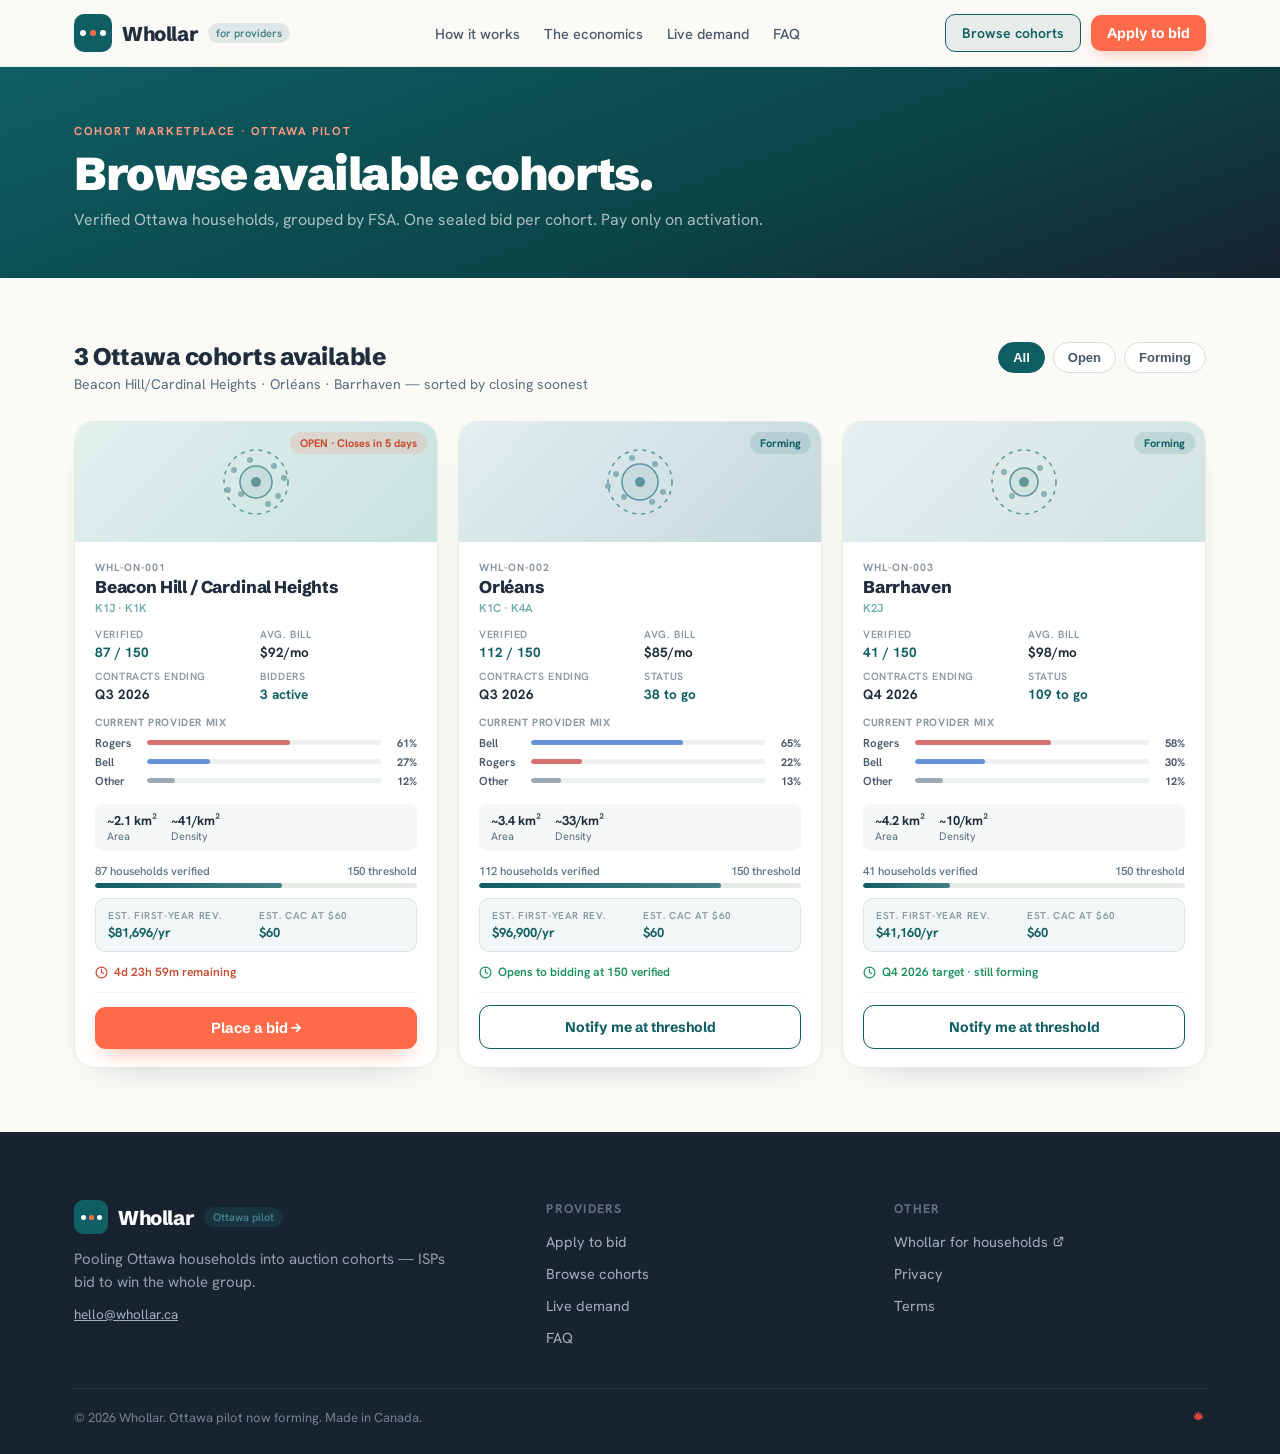
==== commit 9b6415e0: "Restructure site to 100% ISP/provider-facing (distributor-only) Sitemap is now exactly 4 pages: inde" ====
--- a/dashboard.html
+++ b/dashboard.html
@@ -3,7 +3,7 @@
 <head>
   <meta charset="utf-8">
   <meta name="viewport" content="width=device-width, initial-scale=1">
-  <title>Browse cohorts — Whollar</title>
+  <title>Browse cohorts — Whollar for providers</title>
   <meta name="description" content="Browse active Ottawa cohorts. Place a sealed bid on verified, density-clustered households. Pay only on activation.">
   <link rel="preconnect" href="https://fonts.googleapis.com">
   <link rel="preconnect" href="https://fonts.gstatic.com" crossorigin>
@@ -14,41 +14,48 @@
     body { margin: 0; font-family: 'Hanken Grotesk', system-ui, sans-serif; color: #1f2d3d; background: #fbfaf7; -webkit-font-smoothing: antialiased; overflow-x: hidden; }
     ::selection { background: #ff6b4a; color: #fff; }
 
-    /* ── Util ─ */
+    :root {
+      --c: #ff6b4a; --ch: #d65a3e; --cs: #ff9a84;
+      --t: #0f5e63; --td: #0b4447; --tb: #448185;
+      --nv: #1f2d3d; --nvd: #182330;
+      --mist: #e7efef; --green: #28b070; --cream: #fbfaf7;
+    }
+
     .wrap { max-width: 1180px; margin: 0 auto; padding-left: 24px; padding-right: 24px; }
 
     /* ── Header ─ */
-    .site-header { position: sticky; top: 0; z-index: 50; backdrop-filter: saturate(140%) blur(12px); -webkit-backdrop-filter: saturate(140%) blur(12px); background: rgba(251,250,247,0.88); border-bottom: 1px solid rgba(31,45,61,0.07); }
+    .site-header { position: sticky; top: 0; z-index: 50; backdrop-filter: saturate(140%) blur(12px); -webkit-backdrop-filter: saturate(140%) blur(12px); background: rgba(251,250,247,0.9); border-bottom: 1px solid rgba(31,45,61,0.07); }
     .header-inner { padding: 14px 24px; max-width: 1180px; margin: 0 auto; display: flex; align-items: center; justify-content: space-between; gap: 16px; }
-    .brand { display: flex; align-items: center; gap: 11px; text-decoration: none; color: inherit; }
-    .brand-mark { width: 40px; height: 40px; border-radius: 11px; background: #0f5e63; display: flex; align-items: center; justify-content: center; gap: 4px; }
-    .dot { width: 7px; height: 7px; border-radius: 50%; display: block; }
+    .brand { display: flex; align-items: center; gap: 10px; text-decoration: none; color: inherit; }
+    .brand-mark { width: 38px; height: 38px; border-radius: 10px; background: #0f5e63; display: flex; align-items: center; justify-content: center; gap: 4px; flex-shrink: 0; }
+    .dot { width: 6px; height: 6px; border-radius: 50%; display: block; }
     .dot--w { background: #fff; }
     .dot--c { background: #ff6b4a; }
-    .brand-word { font-family: 'Schibsted Grotesk',sans-serif; font-weight: 800; font-size: 22px; letter-spacing: -0.02em; color: #1f2d3d; }
-    .nav { display: flex; align-items: center; gap: 26px; }
-    .nav a { text-decoration: none; color: #48586a; font-weight: 500; font-size: 15px; transition: color .15s; }
-    .nav a:hover { color: #1f2d3d; }
-    .nav a.active { color: #0f5e63; font-weight: 600; }
-    .header-right { display: flex; align-items: center; gap: 10px; }
-    .partner-badge { display: flex; align-items: center; gap: 8px; font-size: 13px; font-weight: 600; color: #0f5e63; background: #e3f0ee; padding: 7px 14px; border-radius: 999px; }
-    .partner-badge-dot { width: 8px; height: 8px; border-radius: 50%; background: #28b070; }
+    .brand-word { font-family: 'Schibsted Grotesk',sans-serif; font-weight: 800; font-size: 20px; letter-spacing: -0.02em; color: #1f2d3d; }
+    .brand-pill { font-size: 11px; font-weight: 600; color: #448185; background: rgba(68,129,133,0.14); padding: 3px 8px; border-radius: 999px; white-space: nowrap; }
+    .main-nav { display: flex; align-items: center; gap: 24px; }
+    .main-nav a { text-decoration: none; color: #48586a; font-weight: 500; font-size: 14.5px; transition: color .15s; white-space: nowrap; }
+    .main-nav a:hover { color: #1f2d3d; }
+    .main-nav a.active { color: #0f5e63; font-weight: 600; }
+    .header-actions { display: flex; align-items: center; gap: 10px; flex-shrink: 0; }
+    .btn-ghost { font-family: 'Hanken Grotesk',sans-serif; font-weight: 600; font-size: 14px; color: #0f5e63; background: transparent; border: 1.5px solid #0f5e63; border-radius: 10px; padding: 9px 16px; text-decoration: none; transition: background .15s; white-space: nowrap; }
+    .btn-ghost:hover { background: rgba(15,94,99,0.07); }
+    .btn-ghost.active { background: rgba(15,94,99,0.09); }
+    .btn-primary-sm { font-family: 'Schibsted Grotesk',sans-serif; font-weight: 700; font-size: 14px; color: #fff; background: #ff6b4a; border-radius: 10px; padding: 9px 16px; text-decoration: none; box-shadow: 0 6px 16px -6px rgba(255,107,74,0.5); transition: background .18s; white-space: nowrap; }
+    .btn-primary-sm:hover { background: #d65a3e; }
 
     /* ── Hero ─ */
-    .cohort-hero { position: relative; overflow: hidden; }
-    .cohort-hero-img { height: 280px; position: relative; }
-    .cohort-hero-img img { width: 100%; height: 100%; object-fit: cover; object-position: center 25%; display: block; }
-    .cohort-hero-img::after { content: ''; position: absolute; inset: 0; background: linear-gradient(to bottom, rgba(15,94,99,0.72) 0%, rgba(11,68,72,0.9) 100%); }
-    .cohort-hero-content { position: absolute; inset: 0; z-index: 2; display: flex; flex-direction: column; justify-content: flex-end; padding: clamp(24px,4vw,40px) 24px; max-width: 1180px; margin: 0 auto; left: 0; right: 0; }
-    .cohort-eyebrow { font-size: 12px; font-weight: 700; text-transform: uppercase; letter-spacing: 0.14em; color: #ff9a84; margin: 0 0 10px; }
-    .cohort-hero-title { font-family: 'Schibsted Grotesk',sans-serif; font-weight: 900; font-size: clamp(28px,3.8vw,48px); letter-spacing: -0.03em; color: #fff; margin: 0 0 10px; line-height: 1.06; }
-    .cohort-hero-sub { font-size: 16.5px; color: rgba(255,255,255,0.7); margin: 0; max-width: 44em; }
+    .cohort-hero { position: relative; overflow: hidden; background: linear-gradient(160deg, #0f5e63 0%, #0b4447 60%, #182330 100%); }
+    .cohort-hero-content { max-width: 1180px; margin: 0 auto; padding: clamp(36px,5vw,56px) 24px clamp(32px,4vw,48px); }
+    .cohort-eyebrow { font-size: 11.5px; font-weight: 700; text-transform: uppercase; letter-spacing: 0.14em; color: #ff9a84; margin: 0 0 12px; }
+    .cohort-hero-title { font-family: 'Schibsted Grotesk',sans-serif; font-weight: 900; font-size: clamp(28px,3.8vw,46px); letter-spacing: -0.03em; color: #fff; margin: 0 0 10px; line-height: 1.06; }
+    .cohort-hero-sub { font-size: 16px; color: rgba(255,255,255,0.65); margin: 0; max-width: 44em; }
 
     /* ── Cohort section ─ */
     .cohort-section { padding: clamp(40px,6vw,64px) 0; background: #fbfaf7; }
     .cohort-header { display: flex; align-items: flex-start; justify-content: space-between; gap: 20px; margin-bottom: 28px; flex-wrap: wrap; }
     .cohort-header-left h2 { font-family: 'Schibsted Grotesk',sans-serif; font-weight: 800; font-size: 24px; letter-spacing: -0.02em; color: #1f2d3d; margin: 0 0 4px; }
-    .cohort-header-left p { font-size: 14.5px; color: #5a6e7e; margin: 0; }
+    .cohort-header-left p { font-size: 14px; color: #5a6e7e; margin: 0; }
     .cohort-filter { display: flex; gap: 8px; flex-wrap: wrap; }
     .filter-chip { font-size: 13px; font-weight: 600; padding: 7px 14px; border-radius: 999px; border: 1px solid #d7ddd9; background: #fff; color: #48586a; cursor: pointer; transition: all .15s; }
     .filter-chip.is-active, .filter-chip:hover { background: #0f5e63; border-color: #0f5e63; color: #fff; }
@@ -59,119 +66,142 @@
     .cohort-card:hover { box-shadow: 0 22px 44px -24px rgba(31,45,61,0.55); transform: translateY(-2px); }
 
     /* map area */
-    .cohort-card-map { height: 130px; background: #e3f0ee; position: relative; overflow: hidden; display: flex; align-items: center; justify-content: center; }
-    .cohort-map-svg { opacity: 0.55; }
-    .cohort-status { position: absolute; top: 12px; right: 12px; font-size: 11.5px; font-weight: 700; padding: 4px 10px; border-radius: 999px; }
-    .cohort-status--urgent { background: rgba(255,107,74,0.15); color: #c94a30; }
+    .cohort-card-map { height: 120px; background: #e3f0ee; position: relative; overflow: hidden; display: flex; align-items: center; justify-content: center; }
+    .cohort-map-svg { opacity: 0.6; }
+    .cohort-status { position: absolute; top: 10px; right: 10px; font-size: 11px; font-weight: 700; padding: 4px 10px; border-radius: 999px; }
+    .cohort-status--open    { background: rgba(255,107,74,0.15); color: #c94a30; }
     .cohort-status--forming { background: rgba(15,94,99,0.12); color: #0f5e63; }
 
     /* card body */
-    .cohort-card-body { padding: 20px; flex: 1; display: flex; flex-direction: column; }
-    .cohort-id { font-size: 11px; font-weight: 700; text-transform: uppercase; letter-spacing: 0.08em; color: #8a96a0; margin: 0 0 4px; }
-    .cohort-name { font-family: 'Schibsted Grotesk',sans-serif; font-weight: 800; font-size: 18px; letter-spacing: -0.01em; color: #1f2d3d; margin: 0 0 4px; }
-    .cohort-fsas { font-size: 12px; color: #6aada8; font-weight: 600; margin: 0 0 14px; }
-    .cohort-stats { display: grid; grid-template-columns: 1fr 1fr; gap: 10px; margin-bottom: 14px; }
-    .cohort-stat-label { font-size: 11px; font-weight: 600; text-transform: uppercase; letter-spacing: 0.06em; color: #8a96a0; margin: 0 0 2px; }
-    .cohort-stat-value { font-size: 14.5px; font-weight: 700; color: #1f2d3d; margin: 0; }
+    .cohort-card-body { padding: 18px 20px; flex: 1; display: flex; flex-direction: column; }
+    .cohort-id { font-size: 10.5px; font-weight: 700; text-transform: uppercase; letter-spacing: 0.09em; color: #8a96a0; margin: 0 0 3px; }
+    .cohort-name { font-family: 'Schibsted Grotesk',sans-serif; font-weight: 800; font-size: 17px; letter-spacing: -0.01em; color: #1f2d3d; margin: 0 0 3px; line-height: 1.2; }
+    .cohort-fsas { font-size: 11.5px; color: #6aada8; font-weight: 600; margin: 0 0 12px; }
+
+    /* stats grid */
+    .cohort-stats { display: grid; grid-template-columns: 1fr 1fr; gap: 8px; margin-bottom: 12px; }
+    .cohort-stat-label { font-size: 10.5px; font-weight: 600; text-transform: uppercase; letter-spacing: 0.06em; color: #8a96a0; margin: 0 0 2px; }
+    .cohort-stat-value { font-size: 13.5px; font-weight: 700; color: #1f2d3d; margin: 0; }
     .cohort-stat-value--teal { color: #0f5e63; }
 
+    /* provider mix */
+    .provider-mix { margin-bottom: 12px; }
+    .provider-mix-label { font-size: 10.5px; font-weight: 700; text-transform: uppercase; letter-spacing: 0.06em; color: #8a96a0; margin: 0 0 6px; }
+    .provider-bar-row { display: flex; align-items: center; gap: 8px; margin-bottom: 4px; }
+    .provider-bar-name { font-size: 11.5px; font-weight: 600; color: #48586a; width: 44px; flex-shrink: 0; }
+    .provider-bar-track { flex: 1; height: 5px; background: #edf1f0; border-radius: 999px; overflow: hidden; }
+    .provider-bar-fill { height: 100%; border-radius: 999px; }
+    .bar--rogers { background: #cc2a2a; opacity: 0.65; }
+    .bar--bell   { background: #1f5fcc; opacity: 0.65; }
+    .bar--other  { background: #8a96a0; opacity: 0.8; }
+    .provider-bar-pct { font-size: 11px; font-weight: 700; color: #48586a; width: 28px; text-align: right; flex-shrink: 0; }
+
     /* progress bar */
-    .cohort-progress-wrap { margin-bottom: 12px; }
-    .cohort-progress-label { display: flex; justify-content: space-between; font-size: 12px; color: #5a6e7e; margin-bottom: 6px; font-weight: 500; }
-    .cohort-progress-track { height: 6px; background: #e7ebe6; border-radius: 999px; overflow: hidden; }
+    .cohort-progress-wrap { margin-bottom: 10px; }
+    .cohort-progress-label { display: flex; justify-content: space-between; font-size: 11.5px; color: #5a6e7e; margin-bottom: 5px; font-weight: 500; }
+    .cohort-progress-track { height: 5px; background: #e7ebe6; border-radius: 999px; overflow: hidden; }
     .cohort-progress-fill { height: 100%; border-radius: 999px; background: linear-gradient(90deg, #0f5e63, #448185); transition: width .8s ease; }
 
     /* timer / econ */
-    .cohort-timer { display: flex; align-items: center; gap: 6px; font-size: 12.5px; font-weight: 600; color: #c94a30; margin-bottom: 14px; }
+    .cohort-timer { display: flex; align-items: center; gap: 6px; font-size: 12px; font-weight: 600; color: #c94a30; margin-bottom: 12px; }
     .cohort-timer--ok { color: #1a9058; }
     .cohort-timer svg { flex-shrink: 0; }
-    .cohort-econ { background: rgba(15,94,99,0.05); border: 1px solid rgba(15,94,99,0.1); border-radius: 10px; padding: 10px 12px; margin-bottom: 14px; display: grid; grid-template-columns: 1fr 1fr; gap: 8px; }
-    .cohort-econ-item-label { font-size: 10.5px; text-transform: uppercase; letter-spacing: 0.06em; color: #8a96a0; margin: 0 0 2px; font-weight: 600; }
-    .cohort-econ-item-value { font-size: 13.5px; font-weight: 700; color: #0f5e63; margin: 0; }
-
-    .cohort-divider { border: none; border-top: 1px solid #f1f3f0; margin: 0 0 14px; }
-    .cohort-households { display: flex; align-items: center; gap: 10px; margin-bottom: 16px; }
-    .hh-avatars { display: flex; }
-    .hh-avatar { width: 26px; height: 26px; border-radius: 50%; border: 2px solid #fff; background: #e3f0ee; display: flex; align-items: center; justify-content: center; margin-left: -7px; font-size: 10px; font-weight: 700; color: #0f5e63; }
-    .hh-avatar:first-child { margin-left: 0; }
-    .hh-count { font-size: 13px; color: #48586a; }
-    .hh-count strong { color: #1f2d3d; }
-    .btn-bid { width: 100%; background: #ff6b4a; color: #fff; font-family: 'Schibsted Grotesk',sans-serif; font-weight: 700; font-size: 15px; padding: 13px; border: none; border-radius: 11px; cursor: pointer; box-shadow: 0 10px 24px -10px rgba(255,107,74,0.6); transition: background .18s; margin-top: auto; }
-    .btn-bid:hover { background: #ef5530; }
+    .cohort-econ { background: rgba(15,94,99,0.05); border: 1px solid rgba(15,94,99,0.1); border-radius: 10px; padding: 10px 12px; margin-bottom: 12px; display: grid; grid-template-columns: 1fr 1fr; gap: 6px; }
+    .cohort-econ-item-label { font-size: 10px; text-transform: uppercase; letter-spacing: 0.06em; color: #8a96a0; margin: 0 0 2px; font-weight: 600; }
+    .cohort-econ-item-value { font-size: 13px; font-weight: 700; color: #0f5e63; margin: 0; font-variant-numeric: tabular-nums; }
+
+    /* density strip */
+    .cohort-density { display: flex; gap: 14px; margin-bottom: 12px; padding: 8px 12px; background: #f5f8f7; border-radius: 8px; }
+    .density-item { font-size: 11px; color: #5a6e7e; }
+    .density-item strong { color: #1f2d3d; font-weight: 700; display: block; font-size: 13px; }
+
+    .cohort-divider { border: none; border-top: 1px solid #f1f3f0; margin: 0 0 12px; }
+
+    .btn-bid { width: 100%; background: #ff6b4a; color: #fff; font-family: 'Schibsted Grotesk',sans-serif; font-weight: 700; font-size: 14.5px; padding: 12px; border: none; border-radius: 11px; cursor: pointer; box-shadow: 0 10px 24px -10px rgba(255,107,74,0.6); transition: background .18s; margin-top: auto; }
+    .btn-bid:hover { background: #d65a3e; }
+    .btn-notify { width: 100%; background: transparent; color: #0f5e63; font-family: 'Schibsted Grotesk',sans-serif; font-weight: 700; font-size: 14px; padding: 12px; border: 1.5px solid #0f5e63; border-radius: 11px; cursor: pointer; transition: background .18s; margin-top: auto; }
+    .btn-notify:hover { background: rgba(15,94,99,0.07); }
+
+    /* notify inline form */
+    .notify-form { display: none; margin-top: 10px; }
+    .notify-form.is-open { display: block; }
+    .notify-input { width: 100%; font-family: inherit; font-size: 14px; color: #1f2d3d; padding: 10px 12px; border: 1px solid #d7ddd9; border-radius: 9px; outline: none; margin-bottom: 8px; transition: border-color .15s; }
+    .notify-input:focus { border-color: #0f5e63; }
+    .notify-submit { width: 100%; font-family: 'Schibsted Grotesk',sans-serif; font-weight: 700; font-size: 14px; color: #fff; background: #0f5e63; border: none; border-radius: 9px; padding: 11px; cursor: pointer; transition: background .18s; }
+    .notify-submit:hover { background: #0b4447; }
+    .notify-success { font-size: 13px; font-weight: 600; color: #28b070; padding: 10px 0 4px; text-align: center; }
 
     /* ── Modal ─ */
     .modal-overlay { position: fixed; inset: 0; z-index: 200; display: none; }
     .modal-overlay.is-open { display: flex; align-items: center; justify-content: center; }
     .modal-backdrop { position: absolute; inset: 0; background: rgba(15,33,44,0.62); backdrop-filter: blur(4px); -webkit-backdrop-filter: blur(4px); }
-    .modal { position: relative; z-index: 1; background: #fff; border-radius: 24px; width: min(660px, calc(100vw - 40px)); max-height: calc(100vh - 60px); overflow-y: auto; box-shadow: 0 40px 80px -30px rgba(0,0,0,0.6); }
-    .modal-header { padding: 26px 30px 20px; border-bottom: 1px solid #f0f3f1; display: flex; align-items: flex-start; justify-content: space-between; gap: 16px; }
-    .modal-kicker { font-size: 11.5px; font-weight: 700; text-transform: uppercase; letter-spacing: 0.12em; color: #ff6b4a; margin: 0 0 5px; }
+    .modal { position: relative; z-index: 1; background: #fff; border-radius: 24px; width: min(680px, calc(100vw - 40px)); max-height: calc(100vh - 60px); overflow-y: auto; box-shadow: 0 40px 80px -30px rgba(0,0,0,0.6); }
+    .modal-header { padding: 24px 28px 18px; border-bottom: 1px solid #f0f3f1; display: flex; align-items: flex-start; justify-content: space-between; gap: 16px; }
+    .modal-kicker { font-size: 11px; font-weight: 700; text-transform: uppercase; letter-spacing: 0.12em; color: #ff6b4a; margin: 0 0 5px; }
     .modal-title { font-family: 'Schibsted Grotesk',sans-serif; font-weight: 800; font-size: 22px; letter-spacing: -0.02em; color: #1f2d3d; margin: 0; }
     .modal-close { background: none; border: none; cursor: pointer; color: #8a96a0; padding: 4px; border-radius: 8px; transition: color .15s; flex-shrink: 0; }
     .modal-close:hover { color: #1f2d3d; }
-    .modal-body { padding: 22px 30px 30px; }
-
-    .cohort-summary { background: #f5f8f7; border-radius: 12px; padding: 16px; margin-bottom: 22px; display: grid; grid-template-columns: repeat(3,1fr); gap: 12px; }
-    .cs-item-label { font-size: 11px; font-weight: 700; text-transform: uppercase; letter-spacing: 0.07em; color: #8a96a0; margin: 0 0 3px; }
-    .cs-item-val { font-size: 15px; font-weight: 700; color: #1f2d3d; margin: 0; }
+    .modal-body { padding: 20px 28px 28px; }
+
+    .cohort-summary { background: #f5f8f7; border-radius: 12px; padding: 14px; margin-bottom: 20px; display: grid; grid-template-columns: repeat(3,1fr); gap: 10px; }
+    .cs-item-label { font-size: 10.5px; font-weight: 700; text-transform: uppercase; letter-spacing: 0.07em; color: #8a96a0; margin: 0 0 3px; }
+    .cs-item-val { font-size: 14.5px; font-weight: 700; color: #1f2d3d; margin: 0; }
     .cs-item-val--teal { color: #0f5e63; }
 
-    /* bid input */
-    .bid-section-label { font-size: 13px; font-weight: 700; color: #48586a; text-transform: uppercase; letter-spacing: 0.08em; margin: 0 0 12px; }
-    .bid-row { display: grid; grid-template-columns: 1fr 1fr; gap: 16px; margin-bottom: 16px; }
+    .bid-section-label { font-size: 12.5px; font-weight: 700; color: #48586a; text-transform: uppercase; letter-spacing: 0.08em; margin: 0 0 12px; }
+    .bid-row { display: grid; grid-template-columns: 1fr 1fr; gap: 16px; margin-bottom: 14px; }
     .bid-field { display: flex; flex-direction: column; gap: 6px; }
     .bid-label { font-size: 13px; font-weight: 600; color: #1f2d3d; }
     .bid-input-wrap { position: relative; }
     .bid-input-wrap .prefix { position: absolute; left: 13px; top: 50%; transform: translateY(-50%); font-size: 16px; font-weight: 700; color: #8a96a0; pointer-events: none; }
-    .bid-input { width: 100%; font-family: inherit; font-size: 20px; font-weight: 800; color: #1f2d3d; padding: 12px 14px 12px 28px; border: 2px solid #d7ddd9; border-radius: 11px; outline: none; transition: border-color .15s, box-shadow .15s; }
+    .bid-input { width: 100%; font-family: inherit; font-size: 20px; font-weight: 800; color: #1f2d3d; padding: 12px 14px 12px 28px; border: 2px solid #d7ddd9; border-radius: 11px; outline: none; transition: border-color .15s, box-shadow .15s; font-variant-numeric: tabular-nums; }
     .bid-input:focus { border-color: #0f5e63; box-shadow: 0 0 0 3px rgba(15,94,99,0.14); }
 
-    /* live math display */
-    .bid-math { background: rgba(15,94,99,0.05); border: 1px solid rgba(15,94,99,0.12); border-radius: 12px; padding: 16px; margin-bottom: 18px; display: grid; grid-template-columns: 1fr 1fr; gap: 10px; }
-    .bid-math-item-label { font-size: 11px; font-weight: 600; text-transform: uppercase; letter-spacing: 0.06em; color: #8a96a0; margin: 0 0 2px; }
-    .bid-math-item-value { font-size: 16px; font-weight: 800; color: #0f5e63; margin: 0; }
-
-    /* sliders */
-    .slider-row { margin-bottom: 16px; }
-    .slider-label-row { display: flex; justify-content: space-between; font-size: 13px; margin-bottom: 8px; }
+    .bid-math { background: rgba(15,94,99,0.05); border: 1px solid rgba(15,94,99,0.12); border-radius: 12px; padding: 14px; margin-bottom: 16px; display: grid; grid-template-columns: 1fr 1fr 1fr; gap: 10px; }
+    .bid-math-item-label { font-size: 10.5px; font-weight: 600; text-transform: uppercase; letter-spacing: 0.06em; color: #8a96a0; margin: 0 0 2px; }
+    .bid-math-item-value { font-size: 15px; font-weight: 800; color: #0f5e63; margin: 0; font-variant-numeric: tabular-nums; min-width: 5ch; }
+
+    .slider-row { margin-bottom: 14px; }
+    .slider-label-row { display: flex; justify-content: space-between; font-size: 13px; margin-bottom: 7px; }
     .slider-label { font-weight: 600; color: #1f2d3d; }
-    .slider-val { font-weight: 700; color: #0f5e63; }
+    .slider-val { font-weight: 700; color: #0f5e63; font-variant-numeric: tabular-nums; }
     input[type=range] { width: 100%; accent-color: #0f5e63; cursor: pointer; }
 
-    .bid-note { font-size: 13px; color: #8a96a0; line-height: 1.5; margin-bottom: 20px; }
-    .bid-check { display: flex; align-items: flex-start; gap: 10px; margin-bottom: 22px; cursor: pointer; }
+    .bid-note { font-size: 12.5px; color: #8a96a0; line-height: 1.5; margin-bottom: 18px; }
+    .bid-check { display: flex; align-items: flex-start; gap: 10px; margin-bottom: 20px; cursor: pointer; }
     .bid-check input { width: 17px; height: 17px; flex-shrink: 0; margin-top: 2px; accent-color: #0f5e63; cursor: pointer; }
-    .bid-check-text { font-size: 13.5px; color: #48586a; line-height: 1.5; }
+    .bid-check-text { font-size: 13px; color: #48586a; line-height: 1.5; }
     .bid-check-text strong { color: #1f2d3d; }
-    .btn-place-bid { width: 100%; background: #ff6b4a; color: #fff; font-family: 'Schibsted Grotesk',sans-serif; font-weight: 700; font-size: 16px; padding: 15px; border: none; border-radius: 12px; cursor: pointer; box-shadow: 0 14px 30px -12px rgba(255,107,74,0.65); transition: background .18s; }
-    .btn-place-bid:hover { background: #ef5530; }
-
-    /* confirmed */
-    .confirmed-screen { padding: 40px 30px 48px; text-align: center; }
-    .confirmed-ico { width: 68px; height: 68px; border-radius: 50%; background: rgba(40,176,112,0.12); display: inline-flex; align-items: center; justify-content: center; margin-bottom: 20px; }
-    .confirmed-title { font-family: 'Schibsted Grotesk',sans-serif; font-weight: 900; font-size: 28px; letter-spacing: -0.02em; color: #1f2d3d; margin: 0 0 10px; }
-    .confirmed-sub { font-size: 16px; color: #48586a; line-height: 1.6; margin: 0 0 28px; max-width: 36em; margin-left: auto; margin-right: auto; }
-    .confirmed-detail { background: #f5f8f7; border-radius: 12px; padding: 16px; margin-bottom: 26px; display: grid; grid-template-columns: 1fr 1fr 1fr; gap: 12px; text-align: left; }
-    .btn-done { background: #0f5e63; color: #fff; font-family: 'Schibsted Grotesk',sans-serif; font-weight: 700; font-size: 15px; padding: 13px 30px; border: none; border-radius: 11px; cursor: pointer; transition: background .18s; }
-    .btn-done:hover { background: #0b4448; }
+    .btn-place-bid { width: 100%; background: #ff6b4a; color: #fff; font-family: 'Schibsted Grotesk',sans-serif; font-weight: 700; font-size: 16px; padding: 14px; border: none; border-radius: 12px; cursor: pointer; box-shadow: 0 14px 30px -12px rgba(255,107,74,0.65); transition: background .18s; }
+    .btn-place-bid:hover { background: #d65a3e; }
+
+    .confirmed-screen { padding: 36px 28px 44px; text-align: center; }
+    .confirmed-ico { width: 64px; height: 64px; border-radius: 50%; background: rgba(40,176,112,0.12); display: inline-flex; align-items: center; justify-content: center; margin-bottom: 18px; }
+    .confirmed-title { font-family: 'Schibsted Grotesk',sans-serif; font-weight: 900; font-size: 26px; letter-spacing: -0.02em; color: #1f2d3d; margin: 0 0 8px; }
+    .confirmed-sub { font-size: 15.5px; color: #48586a; line-height: 1.6; margin: 0 0 24px; max-width: 36em; margin-left: auto; margin-right: auto; }
+    .confirmed-detail { background: #f5f8f7; border-radius: 12px; padding: 14px; margin-bottom: 22px; display: grid; grid-template-columns: 1fr 1fr 1fr; gap: 10px; text-align: left; }
+    .btn-done { background: #0f5e63; color: #fff; font-family: 'Schibsted Grotesk',sans-serif; font-weight: 700; font-size: 15px; padding: 12px 28px; border: none; border-radius: 11px; cursor: pointer; transition: background .18s; }
+    .btn-done:hover { background: #0b4447; }
 
     /* ── Footer ─ */
     .foot-grid { display: grid; grid-template-columns: 1.4fr 1fr 1fr; gap: 36px; }
-    .foot-brand { display: flex; align-items: center; gap: 11px; }
+    .foot-brand { display: flex; align-items: center; gap: 10px; }
     .foot-word { font-family: 'Schibsted Grotesk',sans-serif; font-weight: 800; font-size: 20px; color: #fff; letter-spacing: -0.02em; }
-    .foot-pill { font-size: 11.5px; font-weight: 600; color: #448185; background: rgba(25,146,154,0.16); padding: 3px 9px; border-radius: 999px; }
+    .foot-pill { font-size: 11px; font-weight: 600; color: #448185; background: rgba(25,146,154,0.16); padding: 3px 9px; border-radius: 999px; }
     .foot-tag { font-size: 15px; color: #8fa1b0; margin: 14px 0 0; line-height: 1.55; max-width: 24rem; }
-    .foot-h { font-size: 13px; text-transform: uppercase; letter-spacing: 0.1em; color: #5f7384; margin: 0 0 16px; }
+    .foot-h { font-size: 12.5px; text-transform: uppercase; letter-spacing: 0.1em; color: #5f7384; margin: 0 0 14px; }
     .foot-links { list-style: none; margin: 0; padding: 0; display: flex; flex-direction: column; gap: 11px; }
-    .foot-links a { color: #9fb0bf; text-decoration: none; font-size: 15px; transition: color .15s; }
+    .foot-links a { color: #9fb0bf; text-decoration: none; font-size: 14.5px; transition: color .15s; }
     .foot-links a:hover { color: #fff; }
-    .foot-bottom { margin-top: 44px; padding-top: 22px; border-top: 1px solid rgba(255,255,255,0.08); display: flex; flex-wrap: wrap; gap: 14px; align-items: center; justify-content: space-between; }
-    .foot-copy { font-size: 13.5px; color: #6f8290; }
-    .foot-made { display: inline-flex; align-items: center; gap: 8px; font-size: 13.5px; color: #6f8290; }
+    .foot-ext { color: #9fb0bf; text-decoration: none; font-size: 14.5px; transition: color .15s; display: inline-flex; align-items: center; gap: 5px; }
+    .foot-ext:hover { color: #fff; }
+    .foot-bottom { margin-top: 40px; padding-top: 20px; border-top: 1px solid rgba(255,255,255,0.08); display: flex; flex-wrap: wrap; gap: 14px; align-items: center; justify-content: space-between; }
+    .foot-copy { font-size: 13px; color: #6f8290; }
+    .foot-made { display: inline-flex; align-items: center; gap: 8px; font-size: 13px; color: #6f8290; }
 
     /* ── Responsive ─ */
     @media (max-width: 940px) {
-      .nav { display: none; }
+      .main-nav { display: none; }
       .cohort-grid { grid-template-columns: repeat(2,1fr); }
       .foot-grid { grid-template-columns: 1fr 1fr; }
     }
@@ -183,7 +213,10 @@
       .confirmed-detail { grid-template-columns: 1fr; }
       .foot-grid { grid-template-columns: 1fr; }
     }
-    @media (prefers-reduced-motion: reduce) { html { scroll-behavior: auto; } }
+    @media (prefers-reduced-motion: reduce) {
+      html { scroll-behavior: auto; }
+      .cohort-progress-fill { transition: none; }
+    }
   </style>
 </head>
 <body>
@@ -191,20 +224,22 @@
 <!-- ══════ HEADER ══════ -->
 <header class="site-header">
   <div class="header-inner">
-    <a href="index.html" class="brand" aria-label="Whollar">
+    <a href="index.html" class="brand" aria-label="Whollar for providers">
       <span class="brand-mark" aria-hidden="true">
         <span class="dot dot--w"></span><span class="dot dot--c"></span><span class="dot dot--w"></span>
       </span>
       <span class="brand-word">Whollar</span>
+      <span class="brand-pill">for providers</span>
     </a>
-    <nav class="nav">
-      <a href="index.html">Households</a>
-      <a href="neighbourhoods.html">Neighbourhoods</a>
-      <a href="distributors.html">For providers</a>
-      <a href="dashboard.html" class="active">Browse cohorts</a>
+    <nav class="main-nav">
+      <a href="index.html#how">How it works</a>
+      <a href="index.html#economics">The economics</a>
+      <a href="demand.html">Live demand</a>
+      <a href="index.html#faq">FAQ</a>
     </nav>
-    <div class="header-right">
-      <span class="partner-badge"><span class="partner-badge-dot"></span>Founding partner</span>
+    <div class="header-actions">
+      <a href="dashboard.html" class="btn-ghost active">Browse cohorts</a>
+      <a href="register.html" class="btn-primary-sm">Apply to bid</a>
     </div>
   </div>
 </header>
@@ -212,12 +247,9 @@
 <main>
 
 <!-- ══════ HERO ══════ -->
-<div class="cohort-hero" id="cohorts">
-  <div class="cohort-hero-img">
-    <img src="bruce-mars-FWVMhUa_wbY-unsplash.jpg" alt="Reviewing available Ottawa cohorts" loading="eager">
-  </div>
+<div class="cohort-hero">
   <div class="cohort-hero-content">
-    <p class="cohort-eyebrow">Your dashboard · Ottawa pilot</p>
+    <p class="cohort-eyebrow">Cohort marketplace · Ottawa pilot</p>
     <h1 class="cohort-hero-title">Browse available cohorts.</h1>
     <p class="cohort-hero-sub">Verified Ottawa households, grouped by FSA. One sealed bid per cohort. Pay only on activation.</p>
   </div>
@@ -229,38 +261,39 @@
     <div class="cohort-header">
       <div class="cohort-header-left">
         <h2>3 Ottawa cohorts available</h2>
-        <p>Beacon Hill/Cardinal Heights · Orléans · Barrhaven — sorted by closing soonest</p>
+        <p>Beacon Hill/Cardinal Heights &middot; Orl&eacute;ans &middot; Barrhaven &mdash; sorted by closing soonest</p>
       </div>
       <div class="cohort-filter">
         <button class="filter-chip is-active">All</button>
-        <button class="filter-chip">Closing soon</button>
+        <button class="filter-chip">Open</button>
         <button class="filter-chip">Forming</button>
       </div>
     </div>
 
     <div class="cohort-grid">
 
-      <!-- ── WHL-ON-001 ── -->
+      <!-- ── WHL-ON-001 (OPEN) ── -->
       <div class="cohort-card">
         <div class="cohort-card-map" style="background:linear-gradient(135deg,#e3f0ee,#c8e2df);">
-          <svg class="cohort-map-svg" width="120" height="80" viewBox="0 0 120 80" fill="none">
+          <svg class="cohort-map-svg" width="120" height="80" viewBox="0 0 120 80" fill="none" aria-hidden="true">
             <circle cx="60" cy="40" r="32" stroke="#0f5e63" stroke-width="1.5" stroke-dasharray="4 5"/>
             <circle cx="60" cy="40" r="16" fill="rgba(15,94,99,0.12)" stroke="#0f5e63" stroke-width="1.5"/>
             <circle cx="60" cy="40" r="5" fill="#0f5e63"/>
-            <g fill="#0f5e63" opacity="0.6">
+            <g fill="#0f5e63" opacity="0.65">
               <circle cx="38" cy="28" r="3"/><circle cx="45" cy="52" r="3"/><circle cx="78" cy="24" r="3"/>
-              <circle cx="82" cy="54" r="3"/><circle cx="54" cy="18" r="3"/>
+              <circle cx="82" cy="54" r="3"/><circle cx="54" cy="18" r="3"/><circle cx="72" cy="62" r="3"/>
+              <circle cx="32" cy="48" r="3"/><circle cx="88" cy="36" r="3"/>
             </g>
           </svg>
-          <span class="cohort-status cohort-status--urgent">Closes in 5 days</span>
+          <span class="cohort-status cohort-status--open">OPEN &middot; Closes in 5 days</span>
         </div>
         <div class="cohort-card-body">
           <p class="cohort-id">WHL-ON-001</p>
-          <p class="cohort-name">Ottawa East — Beacon Hill / Cardinal Heights</p>
-          <p class="cohort-fsas">FSAs: K1J · K1K</p>
+          <p class="cohort-name">Beacon Hill / Cardinal Heights</p>
+          <p class="cohort-fsas">K1J &middot; K1K</p>
           <div class="cohort-stats">
             <div>
-              <p class="cohort-stat-label">Households</p>
+              <p class="cohort-stat-label">Verified</p>
               <p class="cohort-stat-value cohort-stat-value--teal">87 / 150</p>
             </div>
             <div>
@@ -268,13 +301,35 @@
               <p class="cohort-stat-value">$92/mo</p>
             </div>
             <div>
-              <p class="cohort-stat-label">Current provider</p>
-              <p class="cohort-stat-value">Rogers</p>
-            </div>
-            <div>
               <p class="cohort-stat-label">Contracts ending</p>
               <p class="cohort-stat-value">Q3 2026</p>
             </div>
+            <div>
+              <p class="cohort-stat-label">Bidders</p>
+              <p class="cohort-stat-value cohort-stat-value--teal">3 active</p>
+            </div>
+          </div>
+          <div class="provider-mix">
+            <p class="provider-mix-label">Current provider mix</p>
+            <div class="provider-bar-row">
+              <span class="provider-bar-name">Rogers</span>
+              <div class="provider-bar-track"><div class="provider-bar-fill bar--rogers" style="width:61%;"></div></div>
+              <span class="provider-bar-pct">61%</span>
+            </div>
+            <div class="provider-bar-row">
+              <span class="provider-bar-name">Bell</span>
+              <div class="provider-bar-track"><div class="provider-bar-fill bar--bell" style="width:27%;"></div></div>
+              <span class="provider-bar-pct">27%</span>
+            </div>
+            <div class="provider-bar-row">
+              <span class="provider-bar-name">Other</span>
+              <div class="provider-bar-track"><div class="provider-bar-fill bar--other" style="width:12%;"></div></div>
+              <span class="provider-bar-pct">12%</span>
+            </div>
+          </div>
+          <div class="cohort-density">
+            <div class="density-item"><strong>~2.1 km&sup2;</strong>Area</div>
+            <div class="density-item"><strong>~41/km&sup2;</strong>Density</div>
           </div>
           <div class="cohort-progress-wrap">
             <div class="cohort-progress-label">
@@ -291,46 +346,41 @@
               <p class="cohort-econ-item-value" id="rev1">—</p>
             </div>
             <div>
-              <p class="cohort-econ-item-label">Est. CAC at $60 fee</p>
+              <p class="cohort-econ-item-label">Est. CAC at $60</p>
               <p class="cohort-econ-item-value">$60</p>
             </div>
           </div>
           <div class="cohort-timer" id="timer1">
-            <svg width="13" height="13" viewBox="0 0 24 24" fill="none" stroke="currentColor" stroke-width="2.2" stroke-linecap="round" stroke-linejoin="round"><circle cx="12" cy="12" r="10"/><path d="M12 6v6l4 2"/></svg>
+            <svg width="13" height="13" viewBox="0 0 24 24" fill="none" stroke="currentColor" stroke-width="2.2" stroke-linecap="round" stroke-linejoin="round" aria-hidden="true"><circle cx="12" cy="12" r="10"/><path d="M12 6v6l4 2"/></svg>
             <span id="timer1-text">Auction closes in 5 days</span>
           </div>
           <hr class="cohort-divider">
-          <div class="cohort-households">
-            <div class="hh-avatars">
-              <div class="hh-avatar">A</div><div class="hh-avatar">B</div><div class="hh-avatar">C</div><div class="hh-avatar">+84</div>
-            </div>
-            <span class="hh-count"><strong>87 households</strong> verified &amp; opted in</span>
-          </div>
-          <button class="btn-bid" onclick="openBid({id:'WHL-ON-001',name:'Ottawa East — Beacon Hill/Cardinal Heights',homes:87,avgBill:92,provider:'Rogers',fsas:'K1J · K1K'})">Place a bid →</button>
-        </div>
-      </div>
-
-      <!-- ── WHL-ON-002 ── -->
+          <button class="btn-bid" onclick="openBid({id:'WHL-ON-001',name:'Beacon Hill / Cardinal Heights',homes:87,avgBill:92,provider:'Rogers',fsas:'K1J &middot; K1K'})">Place a bid &rarr;</button>
+        </div>
+      </div>
+
+      <!-- ── WHL-ON-002 (FORMING) ── -->
       <div class="cohort-card">
         <div class="cohort-card-map" style="background:linear-gradient(135deg,#e3eef0,#c5d8dc);">
-          <svg class="cohort-map-svg" width="120" height="80" viewBox="0 0 120 80" fill="none">
+          <svg class="cohort-map-svg" width="120" height="80" viewBox="0 0 120 80" fill="none" aria-hidden="true">
             <circle cx="60" cy="40" r="32" stroke="#0b6070" stroke-width="1.5" stroke-dasharray="4 5"/>
             <circle cx="60" cy="40" r="18" fill="rgba(11,96,112,0.10)" stroke="#0b6070" stroke-width="1.5"/>
             <circle cx="60" cy="40" r="5" fill="#0b6070"/>
-            <g fill="#0b6070" opacity="0.6">
+            <g fill="#0b6070" opacity="0.65">
               <circle cx="36" cy="32" r="3"/><circle cx="44" cy="55" r="3"/><circle cx="75" cy="22" r="3"/>
               <circle cx="83" cy="50" r="3"/><circle cx="52" cy="16" r="3"/><circle cx="72" cy="60" r="3"/>
+              <circle cx="28" cy="44" r="3"/>
             </g>
           </svg>
-          <span class="cohort-status cohort-status--forming">Now forming</span>
+          <span class="cohort-status cohort-status--forming">Forming</span>
         </div>
         <div class="cohort-card-body">
           <p class="cohort-id">WHL-ON-002</p>
-          <p class="cohort-name">Orléans</p>
-          <p class="cohort-fsas">FSAs: K1C · K4A</p>
+          <p class="cohort-name">Orl&eacute;ans</p>
+          <p class="cohort-fsas">K1C &middot; K4A</p>
           <div class="cohort-stats">
             <div>
-              <p class="cohort-stat-label">Households</p>
+              <p class="cohort-stat-label">Verified</p>
               <p class="cohort-stat-value cohort-stat-value--teal">112 / 150</p>
             </div>
             <div>
@@ -338,13 +388,35 @@
               <p class="cohort-stat-value">$85/mo</p>
             </div>
             <div>
-              <p class="cohort-stat-label">Current provider</p>
-              <p class="cohort-stat-value">Bell</p>
-            </div>
-            <div>
               <p class="cohort-stat-label">Contracts ending</p>
               <p class="cohort-stat-value">Q3 2026</p>
             </div>
+            <div>
+              <p class="cohort-stat-label">Status</p>
+              <p class="cohort-stat-value cohort-stat-value--teal">38 to go</p>
+            </div>
+          </div>
+          <div class="provider-mix">
+            <p class="provider-mix-label">Current provider mix</p>
+            <div class="provider-bar-row">
+              <span class="provider-bar-name">Bell</span>
+              <div class="provider-bar-track"><div class="provider-bar-fill bar--bell" style="width:65%;"></div></div>
+              <span class="provider-bar-pct">65%</span>
+            </div>
+            <div class="provider-bar-row">
+              <span class="provider-bar-name">Rogers</span>
+              <div class="provider-bar-track"><div class="provider-bar-fill bar--rogers" style="width:22%;"></div></div>
+              <span class="provider-bar-pct">22%</span>
+            </div>
+            <div class="provider-bar-row">
+              <span class="provider-bar-name">Other</span>
+              <div class="provider-bar-track"><div class="provider-bar-fill bar--other" style="width:13%;"></div></div>
+              <span class="provider-bar-pct">13%</span>
+            </div>
+          </div>
+          <div class="cohort-density">
+            <div class="density-item"><strong>~3.4 km&sup2;</strong>Area</div>
+            <div class="density-item"><strong>~33/km&sup2;</strong>Density</div>
           </div>
           <div class="cohort-progress-wrap">
             <div class="cohort-progress-label">
@@ -361,46 +433,45 @@
               <p class="cohort-econ-item-value" id="rev2">—</p>
             </div>
             <div>
-              <p class="cohort-econ-item-label">Est. CAC at $60 fee</p>
+              <p class="cohort-econ-item-label">Est. CAC at $60</p>
               <p class="cohort-econ-item-value">$60</p>
             </div>
           </div>
           <div class="cohort-timer cohort-timer--ok">
-            <svg width="13" height="13" viewBox="0 0 24 24" fill="none" stroke="currentColor" stroke-width="2.2" stroke-linecap="round" stroke-linejoin="round"><circle cx="12" cy="12" r="10"/><path d="M12 6v6l4 2"/></svg>
-            Auction opens when cohort fills
+            <svg width="13" height="13" viewBox="0 0 24 24" fill="none" stroke="currentColor" stroke-width="2.2" stroke-linecap="round" stroke-linejoin="round" aria-hidden="true"><circle cx="12" cy="12" r="10"/><path d="M12 6v6l4 2"/></svg>
+            Opens to bidding at 150 verified
           </div>
           <hr class="cohort-divider">
-          <div class="cohort-households">
-            <div class="hh-avatars">
-              <div class="hh-avatar">D</div><div class="hh-avatar">E</div><div class="hh-avatar">F</div><div class="hh-avatar">+109</div>
-            </div>
-            <span class="hh-count"><strong>112 households</strong> verified &amp; opted in</span>
-          </div>
-          <button class="btn-bid" onclick="openBid({id:'WHL-ON-002',name:'Orléans',homes:112,avgBill:85,provider:'Bell',fsas:'K1C · K4A'})">Place a bid →</button>
-        </div>
-      </div>
-
-      <!-- ── WHL-ON-003 ── -->
+          <button class="btn-notify" onclick="toggleNotify('notify-002')">Notify me at threshold</button>
+          <div class="notify-form" id="notify-002">
+            <input class="notify-input" type="email" placeholder="Work email" id="ne-002">
+            <button class="notify-submit" onclick="submitNotify('002')">Notify me when WHL-ON-002 opens</button>
+          </div>
+          <p class="notify-success" id="ns-002" style="display:none;">Got it &mdash; we&rsquo;ll email you when WHL-ON-002 opens for bidding.</p>
+        </div>
+      </div>
+
+      <!-- ── WHL-ON-003 (FORMING) ── -->
       <div class="cohort-card">
         <div class="cohort-card-map" style="background:linear-gradient(135deg,#e7efef,#d0e4e2);">
-          <svg class="cohort-map-svg" width="120" height="80" viewBox="0 0 120 80" fill="none">
+          <svg class="cohort-map-svg" width="120" height="80" viewBox="0 0 120 80" fill="none" aria-hidden="true">
             <circle cx="60" cy="40" r="32" stroke="#0f5e63" stroke-width="1.5" stroke-dasharray="4 5"/>
             <circle cx="60" cy="40" r="14" fill="rgba(15,94,99,0.10)" stroke="#0f5e63" stroke-width="1.5"/>
             <circle cx="60" cy="40" r="5" fill="#0f5e63"/>
-            <g fill="#0f5e63" opacity="0.6">
+            <g fill="#0f5e63" opacity="0.65">
               <circle cx="40" cy="30" r="3"/><circle cx="48" cy="54" r="3"/><circle cx="76" cy="26" r="3"/>
               <circle cx="80" cy="52" r="3"/>
             </g>
           </svg>
-          <span class="cohort-status cohort-status--forming">Now forming</span>
+          <span class="cohort-status cohort-status--forming">Forming</span>
         </div>
         <div class="cohort-card-body">
           <p class="cohort-id">WHL-ON-003</p>
           <p class="cohort-name">Barrhaven</p>
-          <p class="cohort-fsas">FSAs: K2J</p>
+          <p class="cohort-fsas">K2J</p>
           <div class="cohort-stats">
             <div>
-              <p class="cohort-stat-label">Households</p>
+              <p class="cohort-stat-label">Verified</p>
               <p class="cohort-stat-value cohort-stat-value--teal">41 / 150</p>
             </div>
             <div>
@@ -408,13 +479,35 @@
               <p class="cohort-stat-value">$98/mo</p>
             </div>
             <div>
-              <p class="cohort-stat-label">Current provider</p>
-              <p class="cohort-stat-value">Rogers</p>
-            </div>
-            <div>
               <p class="cohort-stat-label">Contracts ending</p>
               <p class="cohort-stat-value">Q4 2026</p>
             </div>
+            <div>
+              <p class="cohort-stat-label">Status</p>
+              <p class="cohort-stat-value cohort-stat-value--teal">109 to go</p>
+            </div>
+          </div>
+          <div class="provider-mix">
+            <p class="provider-mix-label">Current provider mix</p>
+            <div class="provider-bar-row">
+              <span class="provider-bar-name">Rogers</span>
+              <div class="provider-bar-track"><div class="provider-bar-fill bar--rogers" style="width:58%;"></div></div>
+              <span class="provider-bar-pct">58%</span>
+            </div>
+            <div class="provider-bar-row">
+              <span class="provider-bar-name">Bell</span>
+              <div class="provider-bar-track"><div class="provider-bar-fill bar--bell" style="width:30%;"></div></div>
+              <span class="provider-bar-pct">30%</span>
+            </div>
+            <div class="provider-bar-row">
+              <span class="provider-bar-name">Other</span>
+              <div class="provider-bar-track"><div class="provider-bar-fill bar--other" style="width:12%;"></div></div>
+              <span class="provider-bar-pct">12%</span>
+            </div>
+          </div>
+          <div class="cohort-density">
+            <div class="density-item"><strong>~4.2 km&sup2;</strong>Area</div>
+            <div class="density-item"><strong>~10/km&sup2;</strong>Density</div>
           </div>
           <div class="cohort-progress-wrap">
             <div class="cohort-progress-label">
@@ -431,22 +524,21 @@
               <p class="cohort-econ-item-value" id="rev3">—</p>
             </div>
             <div>
-              <p class="cohort-econ-item-label">Est. CAC at $60 fee</p>
+              <p class="cohort-econ-item-label">Est. CAC at $60</p>
               <p class="cohort-econ-item-value">$60</p>
             </div>
           </div>
           <div class="cohort-timer cohort-timer--ok">
-            <svg width="13" height="13" viewBox="0 0 24 24" fill="none" stroke="currentColor" stroke-width="2.2" stroke-linecap="round" stroke-linejoin="round"><circle cx="12" cy="12" r="10"/><path d="M12 6v6l4 2"/></svg>
-            Q4 2026 target · still forming
+            <svg width="13" height="13" viewBox="0 0 24 24" fill="none" stroke="currentColor" stroke-width="2.2" stroke-linecap="round" stroke-linejoin="round" aria-hidden="true"><circle cx="12" cy="12" r="10"/><path d="M12 6v6l4 2"/></svg>
+            Q4 2026 target &middot; still forming
           </div>
           <hr class="cohort-divider">
-          <div class="cohort-households">
-            <div class="hh-avatars">
-              <div class="hh-avatar">G</div><div class="hh-avatar">H</div><div class="hh-avatar">I</div><div class="hh-avatar">+38</div>
-            </div>
-            <span class="hh-count"><strong>41 households</strong> verified &amp; opted in</span>
-          </div>
-          <button class="btn-bid" onclick="openBid({id:'WHL-ON-003',name:'Barrhaven',homes:41,avgBill:98,provider:'Rogers',fsas:'K2J'})">Place a bid →</button>
+          <button class="btn-notify" onclick="toggleNotify('notify-003')">Notify me at threshold</button>
+          <div class="notify-form" id="notify-003">
+            <input class="notify-input" type="email" placeholder="Work email" id="ne-003">
+            <button class="notify-submit" onclick="submitNotify('003')">Notify me when WHL-ON-003 opens</button>
+          </div>
+          <p class="notify-success" id="ns-003" style="display:none;">Got it &mdash; we&rsquo;ll email you when WHL-ON-003 opens for bidding.</p>
         </div>
       </div>
 
@@ -458,43 +550,44 @@
 
 <!-- ══════ FOOTER ══════ -->
 <footer style="background:#182330;color:#9fb0bf;">
-  <div style="max-width:1180px;margin:0 auto;padding:clamp(48px,6vw,72px) 24px 30px;">
+  <div style="max-width:1180px;margin:0 auto;padding:clamp(48px,6vw,68px) 24px 28px;">
     <div class="foot-grid">
       <div>
         <div class="foot-brand">
-          <span style="width:36px;height:36px;border-radius:10px;background:#0f5e63;display:flex;align-items:center;justify-content:center;gap:3px;" aria-hidden="true">
-            <span style="width:6px;height:6px;border-radius:50%;background:#fff;display:block;"></span>
-            <span style="width:6px;height:6px;border-radius:50%;background:#ff6b4a;display:block;"></span>
-            <span style="width:6px;height:6px;border-radius:50%;background:#fff;display:block;"></span>
+          <span style="width:34px;height:34px;border-radius:9px;background:#0f5e63;display:flex;align-items:center;justify-content:center;gap:3px;" aria-hidden="true">
+            <span style="width:5px;height:5px;border-radius:50%;background:#fff;display:block;"></span>
+            <span style="width:5px;height:5px;border-radius:50%;background:#ff6b4a;display:block;"></span>
+            <span style="width:5px;height:5px;border-radius:50%;background:#fff;display:block;"></span>
           </span>
           <span class="foot-word">Whollar</span>
           <span class="foot-pill">Ottawa pilot</span>
         </div>
-        <p class="foot-tag">Pooling Ottawa neighbourhoods into cohorts — ISPs bid for the whole group.</p>
-        <p style="font-size:14px;color:#6f8290;margin:10px 0 0;">Who runs Whollar: a small Ottawa-based team.<br><a href="mailto:hello@whollar.ca" style="color:#9fb0bf;">hello@whollar.ca</a></p>
-      </div>
-      <div>
-        <h4 class="foot-h">Households</h4>
-        <ul class="foot-links">
-          <li><a href="index.html">Check your neighbourhood</a></li>
-          <li><a href="neighbourhoods.html">Live progress</a></li>
-          <li><a href="index.html#how">How it works</a></li>
-        </ul>
+        <p class="foot-tag">Pooling Ottawa households into auction cohorts &mdash; ISPs bid to win the whole group.</p>
+        <p style="font-size:13.5px;color:#6f8290;margin:10px 0 0;"><a href="mailto:hello@whollar.ca" style="color:#9fb0bf;">hello@whollar.ca</a></p>
       </div>
       <div>
         <h4 class="foot-h">Providers</h4>
         <ul class="foot-links">
-          <li><a href="distributors.html">Why bid on Whollar</a></li>
+          <li><a href="register.html">Apply to bid</a></li>
           <li><a href="dashboard.html">Browse cohorts</a></li>
-          <li><a href="register.html">Apply to bid</a></li>
+          <li><a href="demand.html">Live demand</a></li>
+          <li><a href="index.html#faq">FAQ</a></li>
+        </ul>
+      </div>
+      <div>
+        <h4 class="foot-h">Other</h4>
+        <ul class="foot-links">
+          <li><a href="https://whollar.ca" target="_blank" rel="noopener" class="foot-ext">Whollar for households <svg width="11" height="11" viewBox="0 0 24 24" fill="none" stroke="currentColor" stroke-width="2.5" stroke-linecap="round" stroke-linejoin="round" aria-hidden="true"><path d="M18 13v6a2 2 0 0 1-2 2H5a2 2 0 0 1-2-2V8a2 2 0 0 1 2-2h6"/><polyline points="15 3 21 3 21 9"/><line x1="10" y1="14" x2="21" y2="3"/></svg></a></li>
           <li><a href="#" title="Coming soon">Privacy</a></li>
           <li><a href="#" title="Coming soon">Terms</a></li>
         </ul>
       </div>
     </div>
     <div class="foot-bottom">
-      <span class="foot-copy">© 2026 Whollar. Ottawa's first cohort — forming now.</span>
-      <span class="foot-made">Made in Canada <svg width="16" height="16" viewBox="0 0 512 512" fill="#d8443c" aria-hidden="true"><path d="M256 32l-28 92-72-44 28 104-84-12 56 64-40 36 96 16-8 56 64-44 64 44-8-56 96-16-40-36 56-64-84 12 28-104-72 44z"/></svg></span>
+      <span class="foot-copy">&copy; 2026 Whollar. Ottawa pilot now forming. Made in Canada.</span>
+      <span class="foot-made">
+        <svg width="16" height="16" viewBox="0 0 512 512" fill="#d8443c" aria-hidden="true"><path d="M256 32l-28 92-72-44 28 104-84-12 56 64-40 36 96 16-8 56 64-44 64 44-8-56 96-16-40-36 56-64-84 12 28-104-72 44z"/></svg>
+      </span>
     </div>
   </div>
 </footer>
@@ -504,11 +597,10 @@
   <div class="modal-backdrop" onclick="closeModal()"></div>
   <div class="modal">
 
-    <!-- Step 5: Place bid -->
     <div id="bid-step">
       <div class="modal-header">
         <div>
-          <p class="modal-kicker">Sealed bid · Ottawa cohort</p>
+          <p class="modal-kicker">Sealed bid &middot; Ottawa cohort</p>
           <h2 class="modal-title" id="modal-title">Place your bid</h2>
         </div>
         <button class="modal-close" onclick="closeModal()" aria-label="Close">
@@ -517,9 +609,9 @@
       </div>
       <div class="modal-body">
         <div class="cohort-summary" id="cohort-summary">
-          <div><p class="cs-item-label">Cohort</p><p class="cs-item-val" id="cs-name">—</p></div>
-          <div><p class="cs-item-label">Households</p><p class="cs-item-val cs-item-val--teal" id="cs-homes">—</p></div>
-          <div><p class="cs-item-label">Avg. monthly bill</p><p class="cs-item-val" id="cs-bill">—</p></div>
+          <div><p class="cs-item-label">Cohort</p><p class="cs-item-val" id="cs-name">&mdash;</p></div>
+          <div><p class="cs-item-label">Households</p><p class="cs-item-val cs-item-val--teal" id="cs-homes">&mdash;</p></div>
+          <div><p class="cs-item-label">Avg. monthly bill</p><p class="cs-item-val" id="cs-bill">&mdash;</p></div>
         </div>
 
         <p class="bid-section-label">Your bid</p>
@@ -528,18 +620,18 @@
             <label class="bid-label" for="bid-per-home">Bid per household / mo</label>
             <div class="bid-input-wrap">
               <span class="prefix">$</span>
-              <input class="bid-input" type="number" id="bid-per-home" min="30" max="9999" placeholder="75" oninput="updateMath()">
+              <input class="bid-input" type="number" id="bid-per-home" min="10" max="9999" placeholder="75" oninput="updateMath()">
             </div>
           </div>
           <div class="bid-field" style="display:flex;flex-direction:column;justify-content:flex-end;">
             <p class="bid-label" style="margin:0 0 6px;">Winner rubric</p>
-            <p style="font-size:13px;color:#48586a;margin:0;line-height:1.5;">60% price · 25% service terms · 15% activation speed</p>
+            <p style="font-size:12.5px;color:#48586a;margin:0;line-height:1.5;">60% price &middot; 25% service terms &middot; 15% activation speed</p>
           </div>
         </div>
 
         <div class="slider-row">
           <div class="slider-label-row">
-            <span class="slider-label">Your success fee (Whollar)</span>
+            <span class="slider-label">Whollar success fee</span>
             <span class="slider-val">$<span id="fee-val">60</span>/activation</span>
           </div>
           <input type="range" id="fee-slider" min="40" max="80" value="60" step="5" oninput="updateMath()">
@@ -558,44 +650,39 @@
         <div class="bid-math" id="bid-math">
           <div>
             <p class="bid-math-item-label">Monthly revenue</p>
-            <p class="bid-math-item-value" id="math-monthly">—</p>
+            <p class="bid-math-item-value" id="math-monthly">&mdash;</p>
           </div>
           <div>
-            <p class="bid-math-item-label">Annual revenue</p>
-            <p class="bid-math-item-value" id="math-annual">—</p>
+            <p class="bid-math-item-label">Contract value (24 mo)</p>
+            <p class="bid-math-item-value" id="math-contract">&mdash;</p>
           </div>
           <div>
-            <p class="bid-math-item-label">Total Whollar fees</p>
-            <p class="bid-math-item-value" id="math-fees">—</p>
-          </div>
-          <div>
-            <p class="bid-math-item-label">Payback</p>
-            <p class="bid-math-item-value" id="math-payback">—</p>
-          </div>
-        </div>
-
-        <p class="bid-note">You pay the Whollar success fee <strong>only on households that activate</strong>. Nothing is charged on non-activating homes or if you don't win the cohort.</p>
+            <p class="bid-math-item-label">Whollar fees (on activation)</p>
+            <p class="bid-math-item-value" id="math-fees">&mdash;</p>
+          </div>
+        </div>
+
+        <p class="bid-note">Whollar fees are charged <strong>only on households that activate</strong>, net-30. Nothing on non-activating homes or losing bids. 90-day churn clawback applies.</p>
         <label class="bid-check">
           <input type="checkbox" id="bid-terms">
           <span class="bid-check-text">I confirm this is my best sealed bid for <strong id="bid-cohort-name-confirm">this cohort</strong> and I agree to the <strong>Whollar Bidding Terms</strong>.</span>
         </label>
         <span id="bid-err" style="display:none;font-size:12.5px;color:#d6543f;margin-bottom:12px;display:block;"></span>
-        <button class="btn-place-bid" onclick="submitBid()">Submit sealed bid →</button>
+        <button class="btn-place-bid" onclick="submitBid()">Submit sealed bid &rarr;</button>
       </div>
     </div>
 
-    <!-- Step 6: Confirmed -->
     <div id="confirmed-step" hidden>
       <div class="confirmed-screen">
         <div class="confirmed-ico">
-          <svg width="32" height="32" viewBox="0 0 24 24" fill="none" stroke="#28b070" stroke-width="2.4" stroke-linecap="round" stroke-linejoin="round"><path d="M5 13l4 4L19 7"/></svg>
+          <svg width="32" height="32" viewBox="0 0 24 24" fill="none" stroke="#28b070" stroke-width="2.4" stroke-linecap="round" stroke-linejoin="round" aria-hidden="true"><path d="M5 13l4 4L19 7"/></svg>
         </div>
         <h2 class="confirmed-title">Bid submitted.</h2>
-        <p class="confirmed-sub">Your sealed bid has been received. Results are announced when the auction closes. You'll be notified by email — and you owe nothing unless you win and households activate.</p>
+        <p class="confirmed-sub">Your sealed bid has been received. Results announced when the auction closes. You&rsquo;ll be notified by email &mdash; you owe nothing unless you win and households activate.</p>
         <div class="confirmed-detail" id="confirmed-detail">
-          <div><p class="cs-item-label">Cohort</p><p class="cs-item-val" id="conf-name">—</p></div>
-          <div><p class="cs-item-label">Your bid</p><p class="cs-item-val cs-item-val--teal" id="conf-bid">—</p></div>
-          <div><p class="cs-item-label">Reference</p><p class="cs-item-val" id="conf-ref">—</p></div>
+          <div><p class="cs-item-label">Cohort</p><p class="cs-item-val" id="conf-name">&mdash;</p></div>
+          <div><p class="cs-item-label">Your bid</p><p class="cs-item-val cs-item-val--teal" id="conf-bid">&mdash;</p></div>
+          <div><p class="cs-item-label">Reference</p><p class="cs-item-val" id="conf-ref">&mdash;</p></div>
         </div>
         <button class="btn-done" onclick="closeModal()">Back to cohorts</button>
       </div>
@@ -604,6 +691,7 @@
   </div>
 </div>
 
+<script src="script.js"></script>
 <script>
 (function(){
   /* ── Filter chips ─ */
@@ -614,32 +702,50 @@
     });
   });
 
-  /* ── Est. first-year revenue (at $75/mo, 85% activation) ─ */
-  var cohorts = [
-    {id:'rev1', homes:87},
-    {id:'rev2', homes:112},
-    {id:'rev3', homes:41}
-  ];
-  cohorts.forEach(function(c){
-    var activated = Math.round(c.homes * 0.85);
-    var annual = activated * 75 * 12;
+  /* ── Est. first-year revenue (85% activation, bid $75/mo) ─ */
+  var earns = [{id:'rev1',homes:87,bill:92},{id:'rev2',homes:112,bill:85},{id:'rev3',homes:41,bill:98}];
+  earns.forEach(function(c){
     var el = document.getElementById(c.id);
-    if (el) el.textContent = '$' + annual.toLocaleString('en-CA', {maximumFractionDigits:0}) + '/yr';
+    if (el) el.textContent = '$' + (Math.round(c.homes * 0.85) * c.bill * 12).toLocaleString('en-CA',{maximumFractionDigits:0}) + '/yr';
   });
 
   /* ── Countdown timer for WHL-ON-001 ─ */
   var deadlineMs = Date.now() + 5 * 24 * 60 * 60 * 1000;
   function updateTimer() {
     var diff = deadlineMs - Date.now();
-    if (diff <= 0) { document.getElementById('timer1-text').textContent = 'Auction closed'; return; }
-    var days  = Math.floor(diff / 86400000);
-    var hours = Math.floor((diff % 86400000) / 3600000);
-    var mins  = Math.floor((diff % 3600000) / 60000);
-    document.getElementById('timer1-text').textContent =
-      days + 'd ' + hours + 'h ' + mins + 'm remaining';
+    var el = document.getElementById('timer1-text');
+    if (!el) return;
+    if (diff <= 0) { el.textContent = 'Auction closed'; return; }
+    var d = Math.floor(diff / 86400000);
+    var h = Math.floor((diff % 86400000) / 3600000);
+    var m = Math.floor((diff % 3600000) / 60000);
+    el.textContent = d + 'd ' + h + 'h ' + m + 'm remaining';
   }
   updateTimer();
   setInterval(updateTimer, 30000);
+
+  /* ── Notify me (forming cohorts) ─ */
+  window.toggleNotify = function(id) {
+    var form = document.getElementById(id);
+    if (!form) return;
+    form.classList.toggle('is-open');
+  };
+  window.submitNotify = function(cohortSuffix) {
+    var form = document.getElementById('notify-0' + cohortSuffix.slice(-2));
+    var input = document.getElementById('ne-' + cohortSuffix);
+    var success = document.getElementById('ns-' + cohortSuffix);
+    if (form) { form.classList.remove('is-open'); form.style.display = 'none'; }
+    if (success) success.style.display = 'block';
+  };
+  // Simplified: handle both 002 and 003
+  window.submitNotify = function(code) {
+    var formEl = document.getElementById('notify-' + code);
+    var successEl = document.getElementById('ns-' + code);
+    var btnEl = document.querySelector('[onclick="toggleNotify(\'notify-' + code + '\')"]');
+    if (formEl) { formEl.classList.remove('is-open'); formEl.style.display = 'none'; }
+    if (successEl) successEl.style.display = 'block';
+    if (btnEl) btnEl.style.display = 'none';
+  };
 
   /* ── Modal ─ */
   var activeCohort = null;
@@ -656,8 +762,7 @@
     document.getElementById('bid-terms').checked = false;
     document.getElementById('bid-err').style.display = 'none';
     resetMath();
-    var modal = document.getElementById('bid-modal');
-    modal.classList.add('is-open');
+    document.getElementById('bid-modal').classList.add('is-open');
     document.body.style.overflow = 'hidden';
     document.getElementById('bid-per-home').focus();
   };
@@ -668,7 +773,7 @@
   };
 
   function resetMath() {
-    ['math-monthly','math-annual','math-fees','math-payback'].forEach(function(id){
+    ['math-monthly','math-contract','math-fees'].forEach(function(id){
       var el = document.getElementById(id); if (el) el.textContent = '—';
     });
   }
@@ -678,27 +783,22 @@
     var act = parseInt(document.getElementById('act-slider').value) / 100 || 0.85;
     document.getElementById('fee-val').textContent = fee;
     document.getElementById('act-val').textContent = Math.round(act * 100);
-
     if (!activeCohort) return;
     var bid = parseFloat(document.getElementById('bid-per-home').value);
-    var activated = Math.round(activeCohort.homes * act);
-    var totalFees = activated * fee;
-
     if (isNaN(bid) || bid <= 0) { resetMath(); return; }
-
-    var monthly = activated * bid;
-    var annual  = monthly * 12;
-    var payback = bid > 0 ? (fee / bid).toFixed(1) : '—';
-
-    document.getElementById('math-monthly').textContent  = '$' + monthly.toLocaleString('en-CA', {maximumFractionDigits:0}) + '/mo';
-    document.getElementById('math-annual').textContent   = '$' + annual.toLocaleString('en-CA', {maximumFractionDigits:0}) + '/yr';
-    document.getElementById('math-fees').textContent     = '$' + totalFees.toLocaleString('en-CA', {maximumFractionDigits:0});
-    document.getElementById('math-payback').textContent  = payback + ' mo';
+    var activated  = Math.round(activeCohort.homes * act);
+    var monthly    = activated * bid;
+    var contract   = monthly * 24;
+    var totalFees  = activated * fee;
+    var fmt = function(n){ return '$' + n.toLocaleString('en-CA',{maximumFractionDigits:0}); };
+    document.getElementById('math-monthly').textContent  = fmt(monthly) + '/mo';
+    document.getElementById('math-contract').textContent = fmt(contract);
+    document.getElementById('math-fees').textContent     = fmt(totalFees);
   };
 
   window.submitBid = function() {
-    var err = document.getElementById('bid-err');
-    var bid = parseFloat(document.getElementById('bid-per-home').value);
+    var err   = document.getElementById('bid-err');
+    var bid   = parseFloat(document.getElementById('bid-per-home').value);
     var terms = document.getElementById('bid-terms').checked;
     err.style.display = 'none';
     if (!bid || bid < 10) {
@@ -711,14 +811,12 @@
     }
     document.getElementById('bid-step').setAttribute('hidden','');
     document.getElementById('confirmed-step').removeAttribute('hidden');
-    var fee = parseInt(document.getElementById('fee-slider').value) || 60;
     var act = parseInt(document.getElementById('act-slider').value) / 100 || 0.85;
     var activated = Math.round(activeCohort.homes * act);
     var total = bid * activated;
     document.getElementById('conf-name').textContent = activeCohort.name;
     document.getElementById('conf-bid').textContent = '$' + bid + '/home · $' + total.toLocaleString('en-CA',{maximumFractionDigits:0}) + '/mo';
-    var ref = activeCohort.id + '-BID-' + (Math.floor(Date.now() / 1000) % 9000 + 1000);
-    document.getElementById('conf-ref').textContent = ref;
+    document.getElementById('conf-ref').textContent = activeCohort.id + '-BID-' + (Math.floor(Date.now() / 1000) % 9000 + 1000);
   };
 
   document.addEventListener('keydown', function(e){ if(e.key==='Escape') window.closeModal(); });
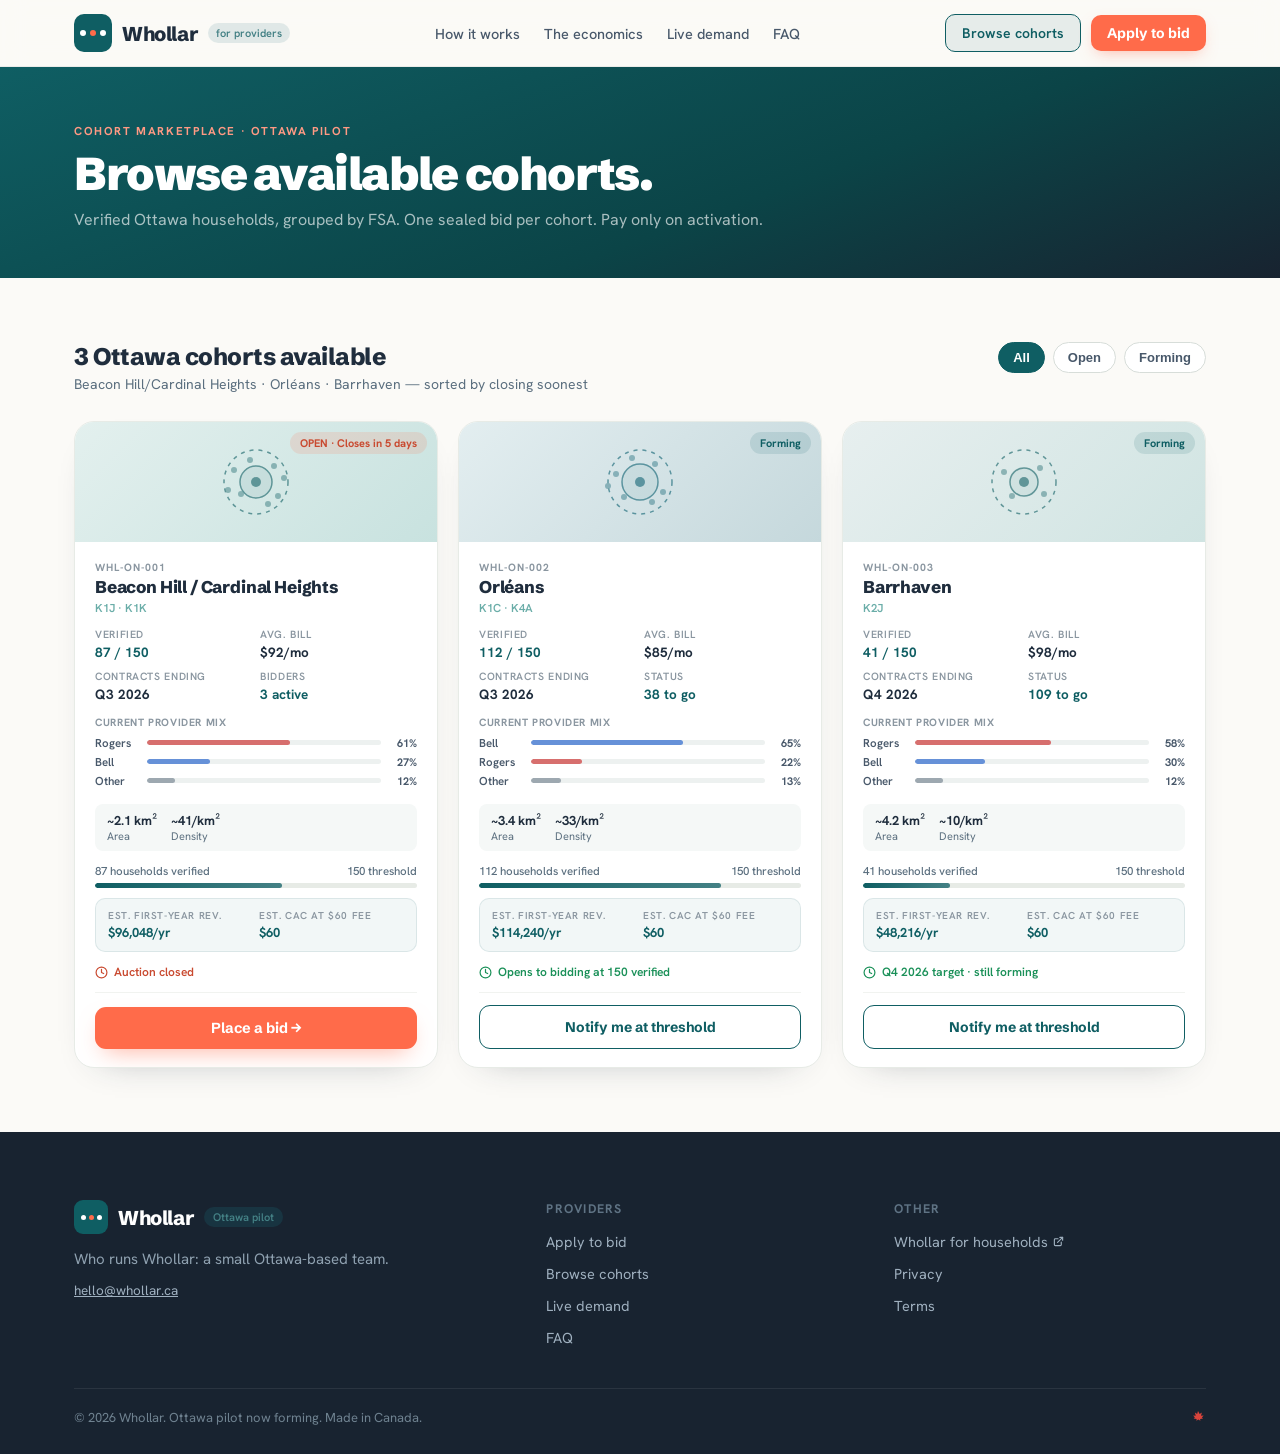
==== commit dd2aa2f6: "Final cleanup pass: threshold logic, bugs, nav/footer, consistency Threshold contradiction resolved " ====
--- a/dashboard.html
+++ b/dashboard.html
@@ -201,10 +201,26 @@
 
     /* ── Responsive ─ */
     @media (max-width: 940px) {
-      .main-nav { display: none; }
+      .main-nav { display: none !important; }
       .cohort-grid { grid-template-columns: repeat(2,1fr); }
       .foot-grid { grid-template-columns: 1fr 1fr; }
     }
+    @media (max-width: 768px) { .header-actions { display: none !important; } #hamburger-btn { display: flex !important; } }
+
+    /* ── Hamburger ── */
+    #hamburger-btn { display: none; align-items: center; justify-content: center; width: 40px; height: 40px; background: transparent; border: 1px solid rgba(31,45,61,0.14); border-radius: 10px; cursor: pointer; flex-direction: column; gap: 5px; padding: 8px; }
+    #hamburger-btn span { display: block; width: 18px; height: 2px; background: #1f2d3d; border-radius: 2px; transition: transform .2s, opacity .2s; }
+    #hamburger-btn[aria-expanded="true"] span:nth-child(1) { transform: translateY(7px) rotate(45deg); }
+    #hamburger-btn[aria-expanded="true"] span:nth-child(2) { opacity: 0; }
+    #hamburger-btn[aria-expanded="true"] span:nth-child(3) { transform: translateY(-7px) rotate(-45deg); }
+    #mobile-menu { display: none; position: fixed; top: 68px; left: 0; right: 0; background: rgba(251,250,247,0.98); backdrop-filter: blur(12px); -webkit-backdrop-filter: blur(12px); border-bottom: 1px solid rgba(31,45,61,0.08); z-index: 49; padding: 14px 24px 20px; flex-direction: column; gap: 0; }
+    #mobile-menu.open { display: flex; }
+    #mobile-menu a { display: block; padding: 13px 0; border-bottom: 1px solid rgba(31,45,61,0.06); font-family: 'Hanken Grotesk',sans-serif; font-size: 16px; font-weight: 600; color: #1f2d3d; text-decoration: none; }
+    #mobile-menu a:last-of-type { border-bottom: none; }
+    .mob-actions { display: flex; gap: 10px; margin-top: 14px; }
+    .mob-actions a { flex: 1; text-align: center; padding: 12px 0; border-radius: 10px; font-size: 14px; font-weight: 700; text-decoration: none; }
+    .mob-a-browse { border: 1px solid #d7ddd9; color: #1f2d3d; background: transparent; }
+    .mob-a-apply  { background: #ff6b4a; color: #fff; }
     @media (max-width: 620px) {
       .cohort-grid { grid-template-columns: 1fr; }
       .bid-row { grid-template-columns: 1fr; }
@@ -241,8 +257,21 @@
       <a href="dashboard.html" class="btn-ghost active">Browse cohorts</a>
       <a href="register.html" class="btn-primary-sm">Apply to bid</a>
     </div>
+    <button id="hamburger-btn" aria-label="Open navigation" aria-expanded="false" aria-controls="mobile-menu">
+      <span></span><span></span><span></span>
+    </button>
   </div>
 </header>
+<nav id="mobile-menu" aria-label="Site navigation">
+  <a href="index.html#how">How it works</a>
+  <a href="index.html#economics">The economics</a>
+  <a href="demand.html">Live demand</a>
+  <a href="index.html#faq">FAQ</a>
+  <div class="mob-actions">
+    <a href="dashboard.html" class="mob-a-browse">Browse cohorts</a>
+    <a href="register.html" class="mob-a-apply">Apply to bid</a>
+  </div>
+</nav>
 
 <main>
 
@@ -346,7 +375,7 @@
               <p class="cohort-econ-item-value" id="rev1">—</p>
             </div>
             <div>
-              <p class="cohort-econ-item-label">Est. CAC at $60</p>
+              <p class="cohort-econ-item-label">Est. CAC at $60 fee</p>
               <p class="cohort-econ-item-value">$60</p>
             </div>
           </div>
@@ -433,7 +462,7 @@
               <p class="cohort-econ-item-value" id="rev2">—</p>
             </div>
             <div>
-              <p class="cohort-econ-item-label">Est. CAC at $60</p>
+              <p class="cohort-econ-item-label">Est. CAC at $60 fee</p>
               <p class="cohort-econ-item-value">$60</p>
             </div>
           </div>
@@ -524,7 +553,7 @@
               <p class="cohort-econ-item-value" id="rev3">—</p>
             </div>
             <div>
-              <p class="cohort-econ-item-label">Est. CAC at $60</p>
+              <p class="cohort-econ-item-label">Est. CAC at $60 fee</p>
               <p class="cohort-econ-item-value">$60</p>
             </div>
           </div>
@@ -562,7 +591,7 @@
           <span class="foot-word">Whollar</span>
           <span class="foot-pill">Ottawa pilot</span>
         </div>
-        <p class="foot-tag">Pooling Ottawa households into auction cohorts &mdash; ISPs bid to win the whole group.</p>
+        <p class="foot-tag">Who runs Whollar: a small Ottawa-based team.</p>
         <p style="font-size:13.5px;color:#6f8290;margin:10px 0 0;"><a href="mailto:hello@whollar.ca" style="color:#9fb0bf;">hello@whollar.ca</a></p>
       </div>
       <div>
@@ -702,15 +731,14 @@
     });
   });
 
-  /* ── Est. first-year revenue (85% activation, bid $75/mo) ─ */
-  var earns = [{id:'rev1',homes:87,bill:92},{id:'rev2',homes:112,bill:85},{id:'rev3',homes:41,bill:98}];
-  earns.forEach(function(c){
-    var el = document.getElementById(c.id);
-    if (el) el.textContent = '$' + (Math.round(c.homes * 0.85) * c.bill * 12).toLocaleString('en-CA',{maximumFractionDigits:0}) + '/yr';
+  /* ── Est. first-year revenue (verified × avgBill × 12 from WHOLLAR_COHORTS) ─ */
+  (window.WHOLLAR_COHORTS || []).forEach(function(c, i) {
+    var el = document.getElementById('rev' + (i + 1));
+    if (el) el.textContent = '$' + (c.verified * c.avgBill * 12).toLocaleString('en-CA', {maximumFractionDigits: 0}) + '/yr';
   });
 
   /* ── Countdown timer for WHL-ON-001 ─ */
-  var deadlineMs = Date.now() + 5 * 24 * 60 * 60 * 1000;
+  var deadlineMs = new Date((window.WHOLLAR_COHORTS && window.WHOLLAR_COHORTS[0].deadline) || '2026-07-11T23:59:59-04:00').getTime();
   function updateTimer() {
     var diff = deadlineMs - Date.now();
     var el = document.getElementById('timer1-text');
@@ -718,8 +746,7 @@
     if (diff <= 0) { el.textContent = 'Auction closed'; return; }
     var d = Math.floor(diff / 86400000);
     var h = Math.floor((diff % 86400000) / 3600000);
-    var m = Math.floor((diff % 3600000) / 60000);
-    el.textContent = d + 'd ' + h + 'h ' + m + 'm remaining';
+    el.textContent = d + 'd ' + h + 'h remaining';
   }
   updateTimer();
   setInterval(updateTimer, 30000);
@@ -820,6 +847,20 @@
   };
 
   document.addEventListener('keydown', function(e){ if(e.key==='Escape') window.closeModal(); });
+
+  /* ── Mobile nav ── */
+  var ham = document.getElementById('hamburger-btn');
+  var mob = document.getElementById('mobile-menu');
+  if (ham && mob) {
+    ham.addEventListener('click', function () {
+      var open = mob.classList.contains('open');
+      mob.classList.toggle('open');
+      ham.setAttribute('aria-expanded', String(!open));
+    });
+    mob.querySelectorAll('a').forEach(function (a) {
+      a.addEventListener('click', function () { mob.classList.remove('open'); ham.setAttribute('aria-expanded', 'false'); });
+    });
+  }
 })();
 </script>
 </body>
